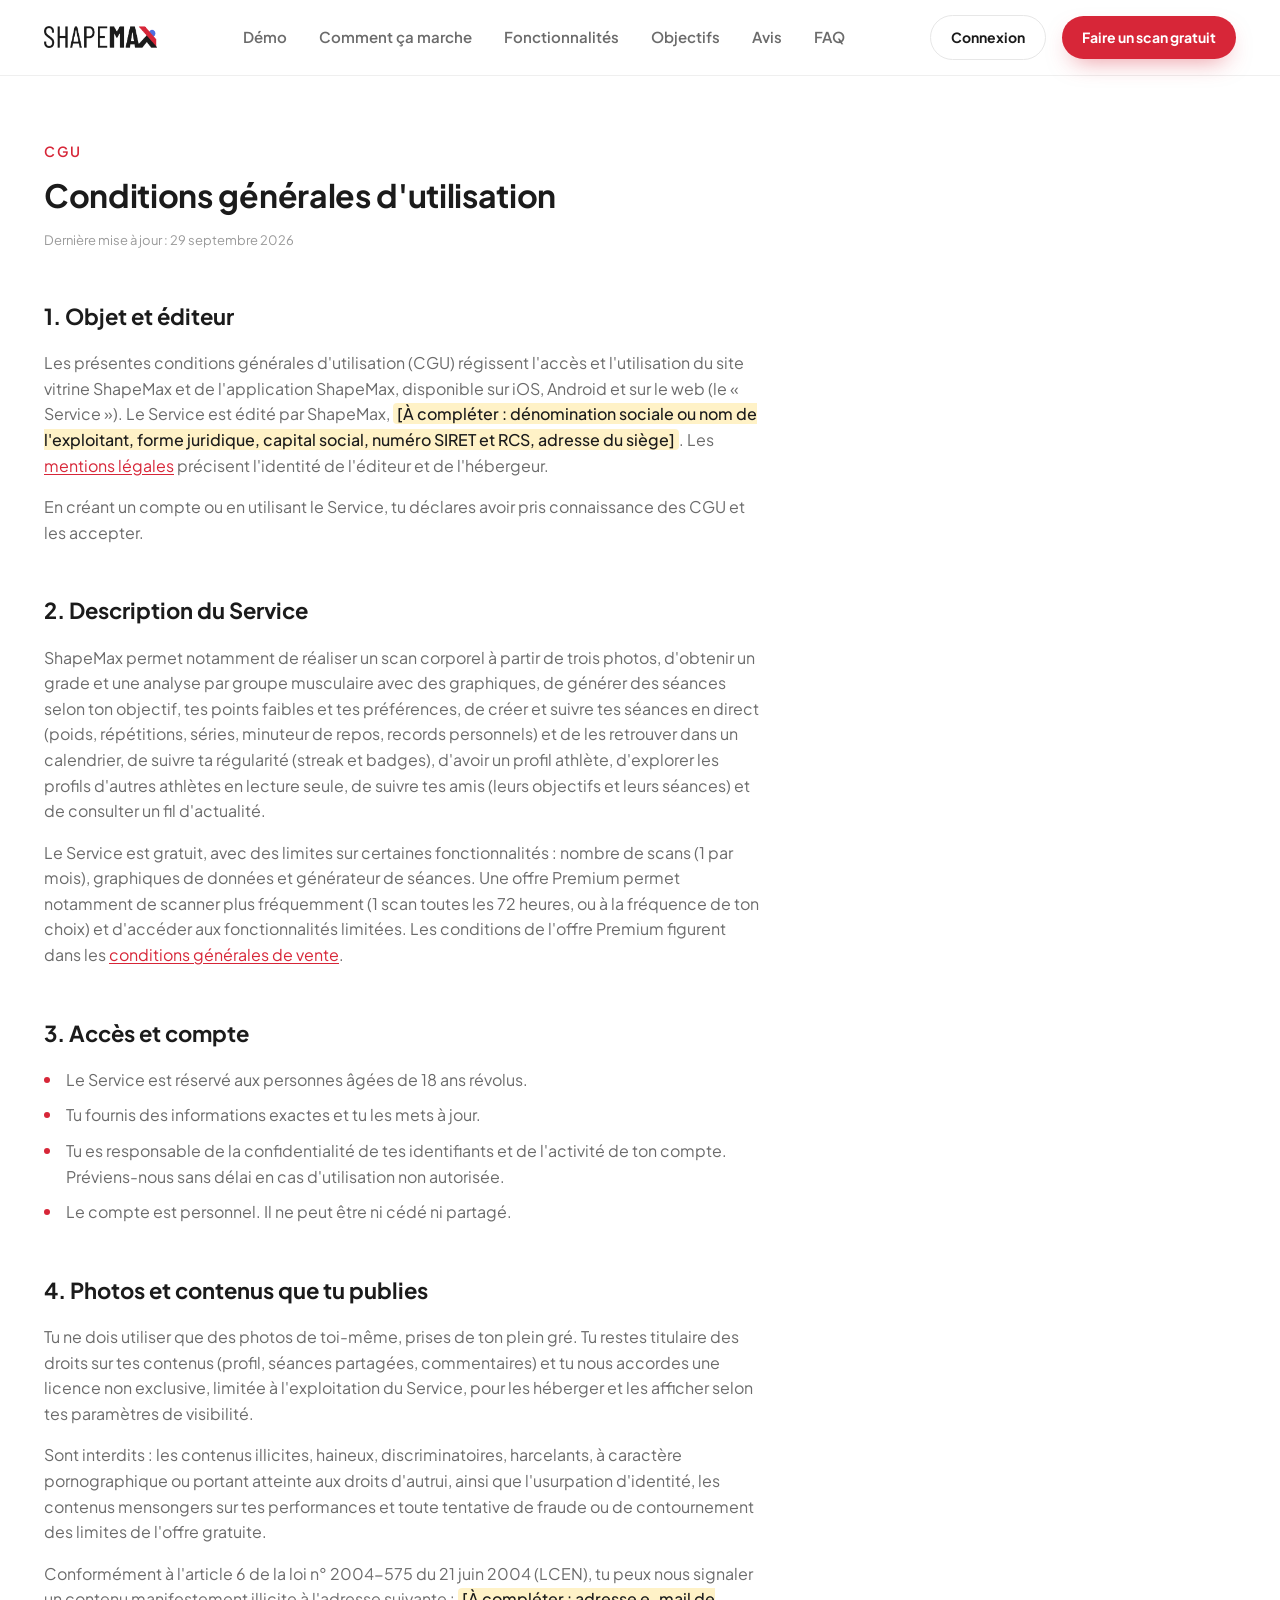
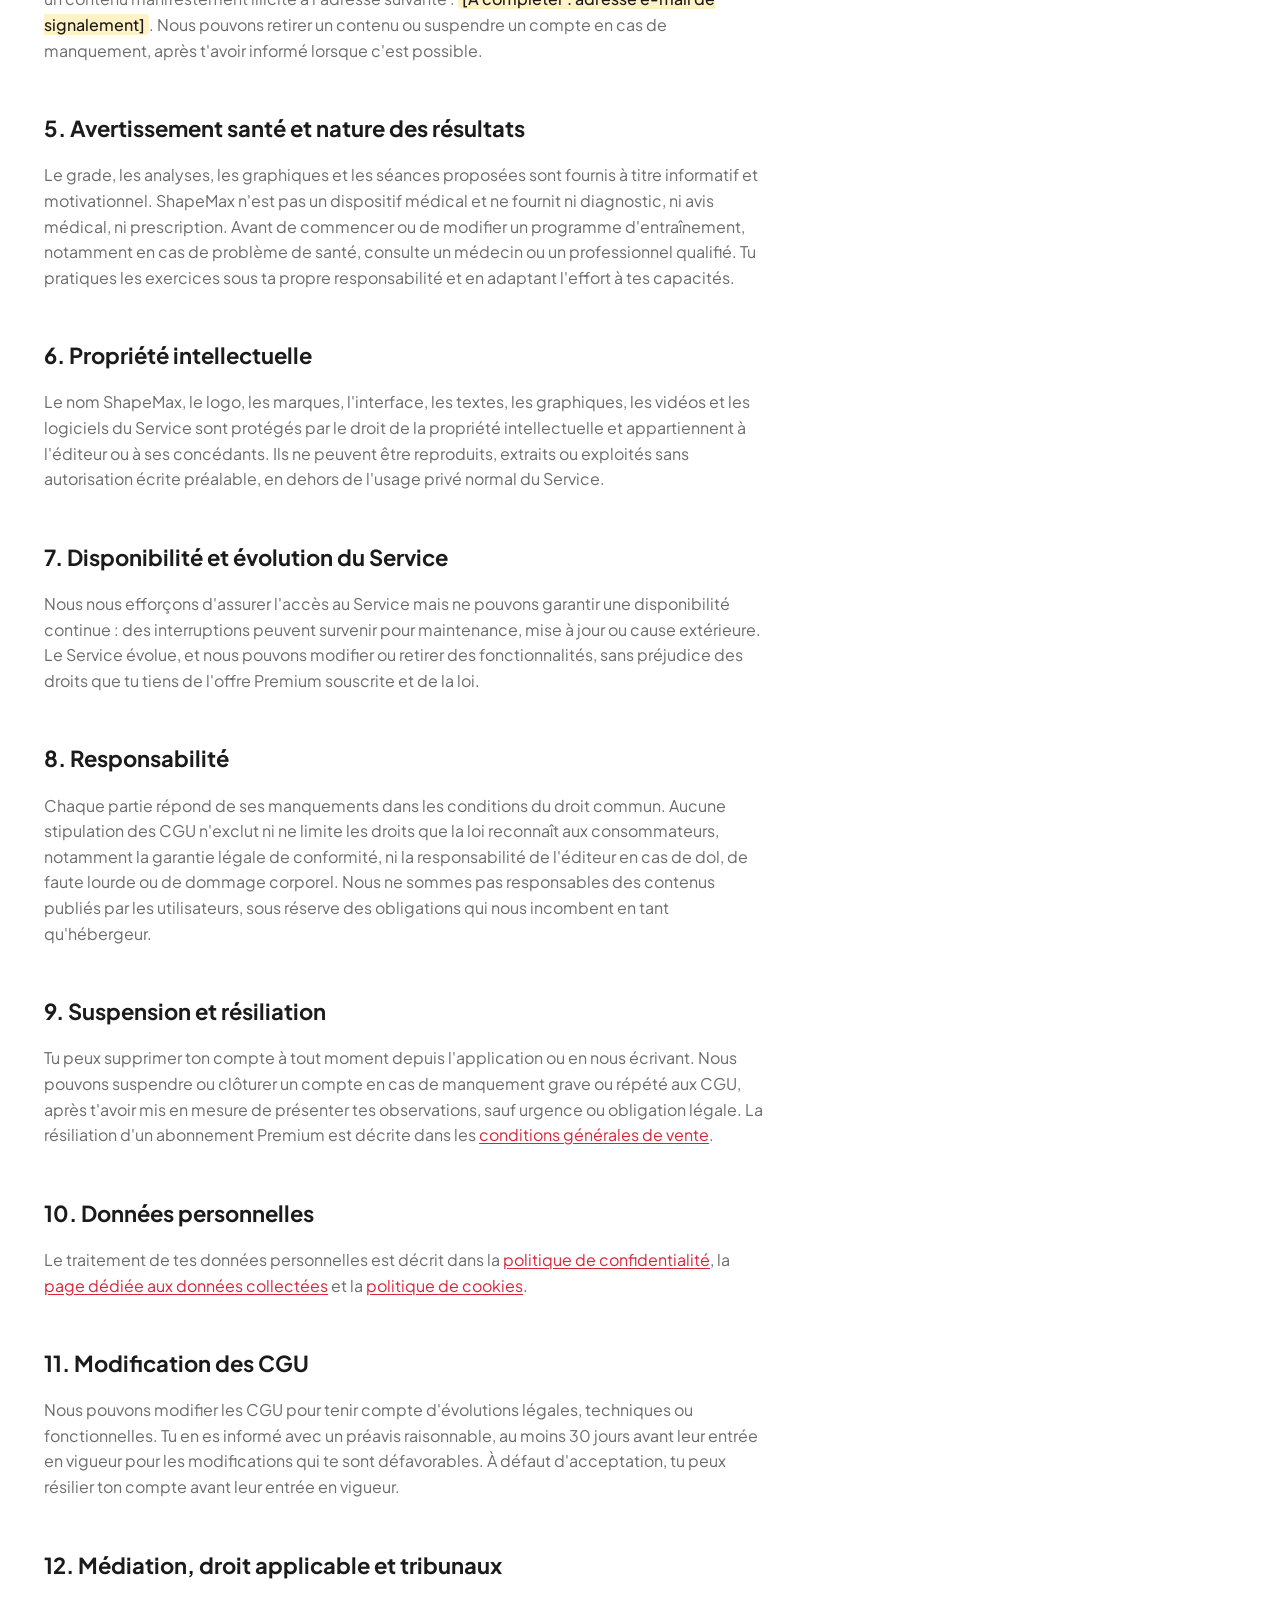
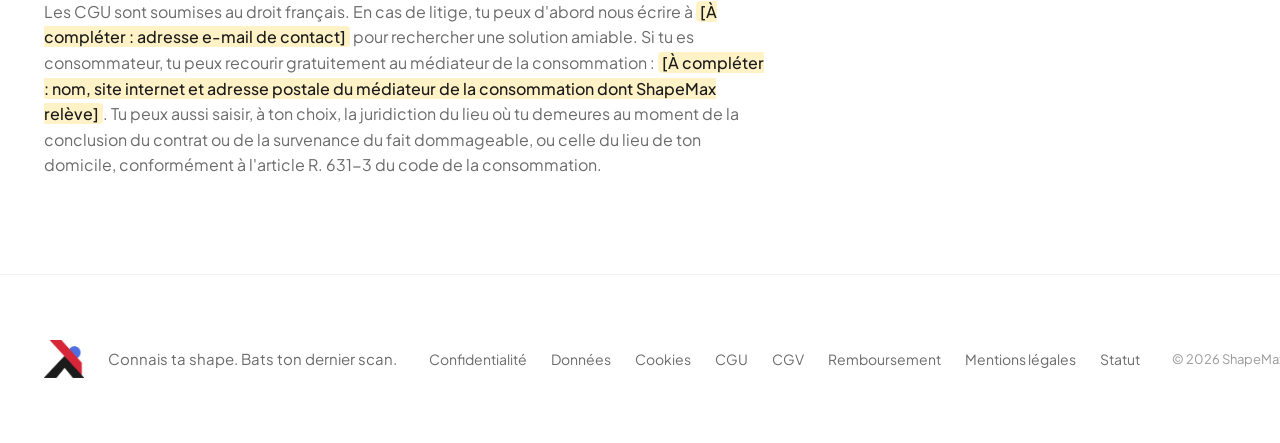
==== cgu.html @ 56b8bd85 "feat: fonctionnalités et screens" ====
<!DOCTYPE html>
<html lang="fr">
<head>
<meta charset="UTF-8">
<meta name="viewport" content="width=device-width, initial-scale=1, viewport-fit=cover">
<title>Conditions générales d'utilisation — ShapeMax</title>
<meta name="description" content="Règles d'utilisation du site et de l'application ShapeMax : compte, contenus, offre gratuite et Premium, responsabilités.">
<link rel="icon" type="image/svg+xml" href="favicon.svg" media="(prefers-color-scheme: light)">
<link rel="icon" type="image/svg+xml" href="favicon-dark.svg" media="(prefers-color-scheme: dark)">
<link rel="icon" type="image/png" sizes="32x32" href="favicon-32.png" media="(prefers-color-scheme: light)">
<link rel="icon" type="image/png" sizes="32x32" href="favicon-32-dark.png" media="(prefers-color-scheme: dark)">
<link rel="icon" type="image/png" sizes="16x16" href="favicon-16.png" media="(prefers-color-scheme: light)">
<link rel="icon" type="image/png" sizes="16x16" href="favicon-16-dark.png" media="(prefers-color-scheme: dark)">
<link rel="apple-touch-icon" href="apple-touch-icon.png">
<link rel="preload" href="assets/fonts/PlusJakartaSans-Variable.woff2" as="font" type="font/woff2" crossorigin>
<link rel="stylesheet" href="css/style.css">
</head>
<body>

<a class="skip-link" href="#main">Aller au contenu</a>

<header class="site-header">
  <div class="wrap header-inner">
    <a href="index.html#top" class="logo" aria-label="ShapeMax, retour à l'accueil">
      <img src="assets/brand/wordmark-dark.webp" alt="Logo ShapeMax" class="logo-img logo-img--light">
      <img src="assets/brand/wordmark-light.webp" alt="Logo ShapeMax" class="logo-img logo-img--dark">
    </a>

    <nav class="main-nav" id="main-nav" aria-label="Navigation principale">
      <a href="index.html#demo">Démo</a>
      <a href="index.html#comment-ca-marche">Comment ça marche</a>
      <a href="index.html#fonctionnalites">Fonctionnalités</a>
      <a href="index.html#objectifs">Objectifs</a>
      <a href="index.html#avis">Avis</a>
      <a href="index.html#faq">FAQ</a>
      <a href="https://app.shapemax.hugobaras.fr/home" class="nav-login">Connexion</a>
    </nav>

    <div class="header-actions">
      <a href="https://app.shapemax.hugobaras.fr/home" class="btn btn-outline btn-small btn-login">Connexion</a>
      <a href="https://app.shapemax.hugobaras.fr/onboarding" class="btn btn-primary btn-small">Faire un scan gratuit</a>
      <button class="nav-toggle" id="nav-toggle" aria-expanded="false" aria-controls="main-nav" aria-label="Ouvrir le menu">
        <span></span><span></span><span></span>
      </button>
    </div>
  </div>
</header>

<main id="main" class="legal-main">
  <div class="wrap">

    <div class="legal-header">
      <p class="eyebrow">CGU</p>
      <h1 class="section-title">Conditions générales d'utilisation</h1>
      <p class="legal-updated">Dernière mise à jour : 29 septembre 2026</p>
    </div>

    <div class="legal-body">
      <div>
        <h2>1. Objet et éditeur</h2>
        <p>Les présentes conditions générales d'utilisation (CGU) régissent l'accès et l'utilisation du site vitrine ShapeMax et de l'application ShapeMax, disponible sur iOS, Android et sur le web (le « Service »). Le Service est édité par ShapeMax, <span class="todo">[À compléter : dénomination sociale ou nom de l'exploitant, forme juridique, capital social, numéro SIRET et RCS, adresse du siège]</span>. Les <a href="mentions-legales.html">mentions légales</a> précisent l'identité de l'éditeur et de l'hébergeur.</p>
        <p>En créant un compte ou en utilisant le Service, tu déclares avoir pris connaissance des CGU et les accepter.</p>
      </div>

      <div>
        <h2>2. Description du Service</h2>
        <p>ShapeMax permet notamment de réaliser un scan corporel à partir de trois photos, d'obtenir un grade et une analyse par groupe musculaire avec des graphiques, de générer des séances selon ton objectif, tes points faibles et tes préférences, de créer et suivre tes séances en direct (poids, répétitions, séries, minuteur de repos, records personnels) et de les retrouver dans un calendrier, de suivre ta régularité (streak et badges), d'avoir un profil athlète, d'explorer les profils d'autres athlètes en lecture seule, de suivre tes amis (leurs objectifs et leurs séances) et de consulter un fil d'actualité.</p>
        <p>Le Service est gratuit, avec des limites sur certaines fonctionnalités : nombre de scans (1 par mois), graphiques de données et générateur de séances. Une offre Premium permet notamment de scanner plus fréquemment (1 scan toutes les 72 heures, ou à la fréquence de ton choix) et d'accéder aux fonctionnalités limitées. Les conditions de l'offre Premium figurent dans les <a href="cgv.html">conditions générales de vente</a>.</p>
      </div>

      <div>
        <h2>3. Accès et compte</h2>
        <ul>
          <li>Le Service est réservé aux personnes âgées de 18 ans révolus.</li>
          <li>Tu fournis des informations exactes et tu les mets à jour.</li>
          <li>Tu es responsable de la confidentialité de tes identifiants et de l'activité de ton compte. Préviens-nous sans délai en cas d'utilisation non autorisée.</li>
          <li>Le compte est personnel. Il ne peut être ni cédé ni partagé.</li>
        </ul>
      </div>

      <div>
        <h2>4. Photos et contenus que tu publies</h2>
        <p>Tu ne dois utiliser que des photos de toi-même, prises de ton plein gré. Tu restes titulaire des droits sur tes contenus (profil, séances partagées, commentaires) et tu nous accordes une licence non exclusive, limitée à l'exploitation du Service, pour les héberger et les afficher selon tes paramètres de visibilité.</p>
        <p>Sont interdits : les contenus illicites, haineux, discriminatoires, harcelants, à caractère pornographique ou portant atteinte aux droits d'autrui, ainsi que l'usurpation d'identité, les contenus mensongers sur tes performances et toute tentative de fraude ou de contournement des limites de l'offre gratuite.</p>
        <p>Conformément à l'article 6 de la loi n° 2004-575 du 21 juin 2004 (LCEN), tu peux nous signaler un contenu manifestement illicite à l'adresse suivante : <span class="todo">[À compléter : adresse e-mail de signalement]</span>. Nous pouvons retirer un contenu ou suspendre un compte en cas de manquement, après t'avoir informé lorsque c'est possible.</p>
      </div>

      <div>
        <h2>5. Avertissement santé et nature des résultats</h2>
        <p>Le grade, les analyses, les graphiques et les séances proposées sont fournis à titre informatif et motivationnel. ShapeMax n'est pas un dispositif médical et ne fournit ni diagnostic, ni avis médical, ni prescription. Avant de commencer ou de modifier un programme d'entraînement, notamment en cas de problème de santé, consulte un médecin ou un professionnel qualifié. Tu pratiques les exercices sous ta propre responsabilité et en adaptant l'effort à tes capacités.</p>
      </div>

      <div>
        <h2>6. Propriété intellectuelle</h2>
        <p>Le nom ShapeMax, le logo, les marques, l'interface, les textes, les graphiques, les vidéos et les logiciels du Service sont protégés par le droit de la propriété intellectuelle et appartiennent à l'éditeur ou à ses concédants. Ils ne peuvent être reproduits, extraits ou exploités sans autorisation écrite préalable, en dehors de l'usage privé normal du Service.</p>
      </div>

      <div>
        <h2>7. Disponibilité et évolution du Service</h2>
        <p>Nous nous efforçons d'assurer l'accès au Service mais ne pouvons garantir une disponibilité continue : des interruptions peuvent survenir pour maintenance, mise à jour ou cause extérieure. Le Service évolue, et nous pouvons modifier ou retirer des fonctionnalités, sans préjudice des droits que tu tiens de l'offre Premium souscrite et de la loi.</p>
      </div>

      <div>
        <h2>8. Responsabilité</h2>
        <p>Chaque partie répond de ses manquements dans les conditions du droit commun. Aucune stipulation des CGU n'exclut ni ne limite les droits que la loi reconnaît aux consommateurs, notamment la garantie légale de conformité, ni la responsabilité de l'éditeur en cas de dol, de faute lourde ou de dommage corporel. Nous ne sommes pas responsables des contenus publiés par les utilisateurs, sous réserve des obligations qui nous incombent en tant qu'hébergeur.</p>
      </div>

      <div>
        <h2>9. Suspension et résiliation</h2>
        <p>Tu peux supprimer ton compte à tout moment depuis l'application ou en nous écrivant. Nous pouvons suspendre ou clôturer un compte en cas de manquement grave ou répété aux CGU, après t'avoir mis en mesure de présenter tes observations, sauf urgence ou obligation légale. La résiliation d'un abonnement Premium est décrite dans les <a href="cgv.html">conditions générales de vente</a>.</p>
      </div>

      <div>
        <h2>10. Données personnelles</h2>
        <p>Le traitement de tes données personnelles est décrit dans la <a href="confidentialite.html">politique de confidentialité</a>, la <a href="donnees.html">page dédiée aux données collectées</a> et la <a href="cookies.html">politique de cookies</a>.</p>
      </div>

      <div>
        <h2>11. Modification des CGU</h2>
        <p>Nous pouvons modifier les CGU pour tenir compte d'évolutions légales, techniques ou fonctionnelles. Tu en es informé avec un préavis raisonnable, au moins 30 jours avant leur entrée en vigueur pour les modifications qui te sont défavorables. À défaut d'acceptation, tu peux résilier ton compte avant leur entrée en vigueur.</p>
      </div>

      <div>
        <h2>12. Médiation, droit applicable et tribunaux</h2>
        <p>Les CGU sont soumises au droit français. En cas de litige, tu peux d'abord nous écrire à <span class="todo">[À compléter : adresse e-mail de contact]</span> pour rechercher une solution amiable. Si tu es consommateur, tu peux recourir gratuitement au médiateur de la consommation : <span class="todo">[À compléter : nom, site internet et adresse postale du médiateur de la consommation dont ShapeMax relève]</span>. Tu peux aussi saisir, à ton choix, la juridiction du lieu où tu demeures au moment de la conclusion du contrat ou de la survenance du fait dommageable, ou celle du lieu de ton domicile, conformément à l'article R. 631-3 du code de la consommation.</p>
      </div>
    </div>

  </div>
</main>

<footer class="site-footer">
  <div class="wrap footer-inner">
    <div class="footer-brand">
      <a href="index.html#top" class="footer-icon" aria-label="ShapeMax, retour à l'accueil">
        <img src="assets/brand/icon-dark.webp" alt="Logo ShapeMax" class="logo-img logo-img--light">
        <img src="assets/brand/icon-light.webp" alt="Logo ShapeMax" class="logo-img logo-img--dark">
      </a>
      <p class="footer-tagline">Connais ta shape. Bats ton dernier scan.</p>
    </div>

    <nav class="footer-legal" aria-label="Liens légaux">
      <a href="confidentialite.html">Confidentialité</a>
      <a href="donnees.html">Données</a>
      <a href="cookies.html">Cookies</a>
      <a href="cgu.html">CGU</a>
      <a href="cgv.html">CGV</a>
      <a href="remboursement.html">Remboursement</a>
      <a href="mentions-legales.html">Mentions légales</a>
      <a href="statut.html">Statut</a>
    </nav>

    <p class="footer-copy">&copy; 2026 ShapeMax</p>
  </div>
</footer>

<script src="js/nav.js"></script>
</body>
</html>
---- css/style.css ----
@font-face {
  font-family: "Plus Jakarta Sans";
  src: url("../assets/fonts/PlusJakartaSans-Variable.woff2") format("woff2");
  font-weight: 200 800;
  font-style: normal;
  font-display: swap;
}

/* ==========================================================================
   ShapeMax — site vitrine
   ========================================================================== */

:root {
  /* ShapeMax brand charter: framboise / blanc / bleu nuit + dérivés */
  --bg: #ffffff;
  --bg-elevated: #fafafa;
  --bg-card: #ffffff;
  --bg-card-hover: #fff5f6;
  --border: #e7e7e7;
  --border-soft: #efefef;

  --text: #1b1b1b;
  --text-muted: #6b6b6b;
  --text-faint: #9a9a9a;

  --accent: #D72638;
  --accent-strong: #b81e2f;
  --accent-soft: #fbdde0;
  --accent-mid: #f4a0a8;
  --accent-grad: rgba(244, 160, 168, 0.5);
  --accent-glow: rgba(215, 38, 56, 0.22);
  --blue: #cfdcff;
  --blue-strong: #4f6fe0;
  --blue-soft: rgba(207, 220, 255, 0.6);
  --dark: #1b1b1b;

  --radius-sm: 6px;
  --radius-md: 8px;
  --radius-lg: 12px;
  --radius-pill: 999px;

  --space-1: 8px;
  --space-2: 16px;
  --space-3: 24px;
  --space-4: 32px;
  --space-5: 48px;
  --space-6: 64px;
  --space-7: 96px;

  --font-display: "Plus Jakarta Sans", -apple-system, BlinkMacSystemFont, "Segoe UI", sans-serif;
  --font-body: "Plus Jakarta Sans", -apple-system, BlinkMacSystemFont, "Segoe UI", sans-serif;

  --ease: cubic-bezier(0.22, 1, 0.36, 1);
  --header-h: 76px;

  --shadow-card: 0 1px 2px rgba(27, 27, 27, 0.04), 0 10px 26px -14px rgba(27, 27, 27, 0.16);
  --shadow-card-hover: 0 1px 2px rgba(27, 27, 27, 0.05), 0 16px 32px -14px rgba(215, 38, 56, 0.22);
}

/* Dark mode: follows the OS/browser preference automatically (no manual
   toggle) -- the brand charter already ships a "bleu nuit" (#1B1B1B) dark
   variant of the logo and every color, so this reuses the exact same
   accent/blue tokens, just re-based onto dark surfaces. */
@media (prefers-color-scheme: dark) {
  :root {
    --bg: #1b1b1b;
    --bg-elevated: #202020;
    --bg-card: #242424;
    --bg-card-hover: #2b2b2b;
    --border: #3a3a3a;
    --border-soft: #2f2f2f;

    --text: #f5f5f5;
    --text-muted: #a8a8a8;
    --text-faint: #787878;

    --accent-strong: #ee4b5d;
    --accent-soft: rgba(215, 38, 56, 0.18);
    --accent-mid: #f4a0a8;
    --accent-grad: rgba(244, 160, 168, 0.22);
    --accent-glow: rgba(215, 38, 56, 0.4);
    --blue-strong: #cfdcff;
    --blue-soft: rgba(207, 220, 255, 0.18);

    --shadow-card: 0 1px 2px rgba(0, 0, 0, 0.3), 0 10px 26px -14px rgba(0, 0, 0, 0.55);
    --shadow-card-hover: 0 1px 2px rgba(0, 0, 0, 0.3), 0 16px 32px -14px rgba(215, 38, 56, 0.4);
  }

  .logo-img--light { display: none !important; }
  .logo-img--dark { display: block !important; }
}

* { box-sizing: border-box; }
html { scroll-behavior: smooth; scroll-padding-top: var(--header-h); }

@media (prefers-reduced-motion: reduce) {
  html { scroll-behavior: auto; }
}

body {
  margin: 0;
  background: var(--bg);
  color: var(--text);
  font-family: var(--font-body);
  font-size: 16px;
  line-height: 1.6;
  -webkit-font-smoothing: antialiased;
  overflow-x: hidden;
}

img, svg { max-width: 100%; display: block; }
a { color: inherit; text-decoration: none; }
ul { margin: 0; padding: 0; list-style: none; }
h1, h2, h3, p { margin: 0; }
button { font: inherit; color: inherit; background: none; border: 0; cursor: pointer; }

.wrap {
  width: 100%;
  max-width: 1240px;
  margin-inline: auto;
  padding-inline: var(--space-3);
}

.skip-link {
  position: absolute;
  left: -9999px;
  top: 0;
  background: var(--accent);
  color: #ffffff;
  padding: 12px 20px;
  border-radius: 0 0 var(--radius-sm) 0;
  z-index: 200;
  font-weight: 700;
}
.skip-link:focus { left: 0; }

:focus-visible {
  outline: 2px solid var(--accent);
  outline-offset: 3px;
  border-radius: 4px;
}

.eyebrow {
  font-family: var(--font-display);
  font-weight: 600;
  font-size: 14px;
  letter-spacing: 0.14em;
  text-transform: uppercase;
  color: var(--accent);
  margin: 0 0 var(--space-2);
}
.eyebrow-center { text-align: center; }

.section-title {
  font-family: var(--font-display);
  font-weight: 700;
  font-size: clamp(28px, 3.2vw, 32px);
  line-height: 1.12;
  letter-spacing: -0.01em;
}
.section-title.center { text-align: center; margin-inline: auto; }

.section-lead {
  font-size: clamp(16px, 1.4vw, 20px);
  color: var(--text-muted);
  max-width: 620px;
  margin-top: var(--space-2);
}
.section-lead.center { margin-inline: auto; text-align: center; }

.section { padding-block: var(--space-7); position: relative; }
.section-alt { background: linear-gradient(180deg, transparent, var(--bg-elevated) 12%, var(--bg-elevated) 88%, transparent); }

/* ---------- buttons ---------- */

.btn {
  display: inline-flex;
  align-items: center;
  justify-content: center;
  gap: 8px;
  padding: 14px 26px;
  border-radius: 3.40282e+38px;
  font-weight: 700;
  font-size: 15px;
  transition: transform 0.2s var(--ease), background 0.2s var(--ease), box-shadow 0.2s var(--ease);
  cursor: pointer;
}
.btn-primary {
  background: var(--accent);
  color: #ffffff;
  box-shadow: 0 10px 24px -10px rgba(215, 38, 56, 0.55);
}
.btn-primary:hover { background: var(--accent-strong); transform: translateY(-1px); }
.btn-outline {
  background: transparent;
  color: var(--text);
  border: 1.5px solid var(--border);
}
.btn-outline:hover { border-color: var(--accent); color: var(--accent); background: var(--accent-soft); }
.btn-small { padding: 10px 20px; font-size: 14px; }
.list-toggle { display: none; }

.hero-cta { margin-top: var(--space-4); }

.btn-scan-gratuit {
  display: flex;
  width: 100%;
  padding-block: 16px;
  font-size: 16px;
}

.hero-cta .store-buttons { margin-top: var(--space-2); }

.store-buttons {
  display: flex;
  flex-wrap: wrap;
  gap: var(--space-2);
  margin-top: var(--space-4);
}
.store-buttons--center { justify-content: center; }

/* Above mobile, the store buttons don't stretch to fill their row (they
   size to their content), so the scan button must shrink-wrap to that same
   row width instead of the full hero column — otherwise it looks oversized
   next to the two buttons below it. */
@media (min-width: 641px) {
  .hero-cta {
    display: inline-grid;
    grid-template-columns: max-content;
  }
}

.store-btn {
  display: flex;
  align-items: center;
  gap: 12px;
  padding: 12px 22px 12px 18px;
  border-radius: var(--radius-md);
  background: var(--bg-card);
  border: 1px solid var(--border);
  box-shadow: var(--shadow-card);
  min-height: 56px;
  transition: border-color 0.2s var(--ease), transform 0.2s var(--ease), background 0.2s var(--ease);
}
html[data-os="ios"] .store-btn--android,
html[data-os="android"] .store-btn--ios { display: none; }
.store-btn:hover { border-color: var(--accent); transform: translateY(-2px); background: var(--bg-card-hover); }
.store-btn svg { height: 26px; width: auto; fill: var(--text); flex-shrink: 0; }
.store-btn-text { display: flex; flex-direction: column; font-family: var(--font-display); font-weight: 700; font-size: 17px; line-height: 1.15; }
.store-btn-text small { font-family: var(--font-body); font-weight: 500; font-size: 11px; color: var(--text-muted); text-transform: uppercase; letter-spacing: 0.06em; }

.hero-note { color: var(--text-faint); font-size: 13px; margin-top: var(--space-2); }
.hero-note.center { text-align: center; }

/* ---------- header ---------- */

.site-header {
  position: fixed;
  top: 0; left: 0; right: 0;
  z-index: 100;
  height: var(--header-h);
  display: flex;
  align-items: center;
  background: var(--bg);
  border-bottom: 1px solid var(--border-soft);
}

.header-inner { display: flex; align-items: center; justify-content: space-between; gap: var(--space-3); }

.logo { display: flex; align-items: center; }
.logo-img { height: 22px; width: auto; display: block; }
.logo-img--dark { display: none; }

.main-nav { display: flex; gap: var(--space-4); }
.main-nav a {
  font-weight: 600;
  font-size: 15px;
  color: var(--text-muted);
  transition: color 0.2s var(--ease);
}
.main-nav a:hover { color: var(--text); }

.header-actions { display: flex; align-items: center; gap: var(--space-2); }
.nav-login { display: none; }

.nav-toggle {
  display: none;
  flex-direction: column;
  justify-content: center;
  gap: 5px;
  width: 44px;
  height: 44px;
  border-radius: var(--radius-sm);
}
.nav-toggle span {
  display: block;
  width: 20px;
  height: 2px;
  background: var(--text);
  margin-inline: auto;
  transition: transform 0.25s var(--ease), opacity 0.25s var(--ease);
}
.site-header.nav-open .nav-toggle span:nth-child(1) { transform: translateY(7px) rotate(45deg); }
.site-header.nav-open .nav-toggle span:nth-child(2) { opacity: 0; }
.site-header.nav-open .nav-toggle span:nth-child(3) { transform: translateY(-7px) rotate(-45deg); }

/* ---------- 3D phone component (WebGL, see js/phone3d.js) ---------- */

.phone-gl-stage {
  width: 260px;
  height: 540px;
  position: relative;
}
.phone-gl-canvas {
  width: 100%;
  height: 100%;
  display: block;
}

/* ---------- hero ---------- */

.hero {
  position: relative;
  padding-top: calc(var(--header-h) + var(--space-7));
  padding-bottom: var(--space-7);
}

.hero-inner {
  display: grid;
  grid-template-columns: 1.05fr 0.95fr;
  align-items: center;
  gap: var(--space-5);
  position: relative;
}

.hero-copy h1 {
  font-family: var(--font-display);
  font-weight: 700;
  font-size: clamp(40px, 5.6vw, 68px);
  line-height: 1.08;
  letter-spacing: -0.03em;
}

.hero-sub {
  margin-top: var(--space-3);
  font-size: clamp(16px, 1.5vw, 19px);
  color: var(--text-muted);
  max-width: 520px;
}
.hero-sub strong { color: var(--text); }

.hero-visual { display: flex; justify-content: center; }

/* ---------- comment ça marche (hub diagram) ---------- */

.howto { position: relative; }

/* ---- diagram ---- */

.howto-diagram {
  position: relative;
  z-index: 1;
  margin-top: var(--space-6);
}

.howto-stage {
  position: relative;
  display: flex;
  justify-content: center;
}

.howto-node { display: none; }
.howto-lines { display: none; }

.howto-mobile-nav {
  margin-top: var(--space-4);
  display: flex;
  justify-content: center;
  gap: 10px;
}
.howto-tab {
  width: 46px; height: 46px;
  border-radius: 50%;
  border: 1px solid var(--border-soft);
  background: var(--bg-card);
  box-shadow: var(--shadow-card);
  font-family: var(--font-display);
  font-weight: 700;
  font-size: 14px;
  color: var(--text-muted);
  transition: border-color 0.2s var(--ease), color 0.2s var(--ease), background 0.2s var(--ease);
}
.howto-tab:hover { color: var(--text); }
.howto-tab.is-active {
  border-color: var(--accent);
  color: var(--accent);
  background: var(--accent-soft);
}
.howto-tab[data-feature="2"].is-active, .howto-tab[data-feature="4"].is-active {
  border-color: var(--blue-strong);
  color: var(--blue-strong);
  background: var(--blue-soft);
}

.howto-mobile-copy {
  margin-top: var(--space-3);
  text-align: center;
  max-width: 420px;
  margin-inline: auto;
}
.howto-mobile-copy strong {
  display: block;
  font-family: var(--font-display);
  font-weight: 700;
  font-size: 21px;
  margin-bottom: 6px;
}
.howto-mobile-copy p { color: var(--text-muted); font-size: 14.5px; }

@media (min-width: 900px) {
  .howto-mobile-nav, .howto-mobile-copy { display: none; }

  .howto-stage {
    max-width: 1040px;
    margin-inline: auto;
    min-height: 640px;
  }

  .howto-phone {
    position: absolute;
    top: 50%; left: 50%;
    transform: translate(-50%, -50%);
    z-index: 2;
  }
  .howto-phone-base {
    position: absolute;
    bottom: 8px;
    left: 50%;
    transform: translateX(-50%);
    width: 240px; height: 36px;
    border-radius: 50%;
    background: radial-gradient(closest-side, rgba(0, 0, 0, 0.85), transparent 75%);
    filter: blur(3px);
    z-index: -1;
    pointer-events: none;
  }

  .howto-lines {
    display: block;
    position: absolute;
    inset: 0;
    width: 100%;
    height: 100%;
    z-index: 1;
    pointer-events: none;
  }
  .howto-line {
    fill: none;
    stroke: var(--border);
    stroke-width: 2;
    stroke-linecap: round;
    opacity: 0.7;
    transition: stroke 0.3s var(--ease), opacity 0.3s var(--ease);
  }
  .howto-line.is-active { stroke: var(--accent); opacity: 1; }
  .howto-line[data-line="2"].is-active, .howto-line[data-line="4"].is-active { stroke: var(--blue-strong); }

  .howto-node {
    display: flex;
    position: absolute;
    z-index: 2;
    align-items: center;
    gap: 14px;
    width: 300px;
    padding: var(--space-3);
    /* Fully opaque at all times (not dimmed via opacity) so the card keeps
       masking the connector line behind it even when inactive -- opacity
       on the whole element would let the line show through the
       now-translucent background, which is exactly the "line reaches the
       number even when not active" bug this replaced. */
    background: var(--bg-card);
    border: 1px solid var(--border-soft);
    border-radius: var(--radius-lg);
    box-shadow: var(--shadow-card);
    transition: border-color 0.3s var(--ease), background 0.3s var(--ease), transform 0.3s var(--ease), box-shadow 0.3s var(--ease);
  }
  .howto-node { translate: var(--tx, 0px) calc(var(--ty, 0px) + var(--dy, 0px)); }
  .howto-node:hover, .howto-node.is-active {
    border-color: var(--accent);
    background: var(--bg-card-hover);
    transform: translateY(-2px);
    box-shadow: var(--shadow-card-hover);
  }
  .howto-node--2:hover, .howto-node--2.is-active,
  .howto-node--4:hover, .howto-node--4.is-active {
    border-color: var(--blue-strong);
    box-shadow: 0 1px 2px rgba(27, 27, 27, 0.05), 0 16px 32px -14px rgba(207, 220, 255, 0.55);
  }
  .howto-node-copy strong { color: var(--text-muted); transition: color 0.3s var(--ease); }
  .howto-node:hover .howto-node-copy strong, .howto-node.is-active .howto-node-copy strong { color: var(--text); }

  .howto-node--1 { top: 6%; left: 0; flex-direction: row-reverse; }
  .howto-node--2 { bottom: 6%; left: 0; flex-direction: row-reverse; }
  .howto-node--3 { top: 6%; right: 0; }
  .howto-node--4 { bottom: 6%; right: 0; }

  .howto-node-dot {
    position: relative;
    z-index: 1;
    flex-shrink: 0;
    width: 36px; height: 36px;
    display: flex;
    align-items: center;
    justify-content: center;
    border-radius: 50%;
    background: var(--bg-card);
    border: 2px solid var(--border);
    font-family: var(--font-display);
    font-weight: 700;
    font-size: 13px;
    color: var(--text-muted);
    transition: border-color 0.3s var(--ease), color 0.3s var(--ease), background 0.3s var(--ease), box-shadow 0.3s var(--ease);
  }
  .howto-node.is-active .howto-node-dot, .howto-node:hover .howto-node-dot {
    border-color: var(--accent);
    color: var(--accent);
    background: var(--accent-soft);
    box-shadow: 0 0 0 6px var(--accent-soft);
  }
  .howto-node--2.is-active .howto-node-dot, .howto-node--2:hover .howto-node-dot,
  .howto-node--4.is-active .howto-node-dot, .howto-node--4:hover .howto-node-dot {
    border-color: var(--blue-strong);
    color: var(--blue-strong);
    background: var(--blue-soft);
    box-shadow: 0 0 0 6px var(--blue-soft);
  }

  .howto-node-copy { min-width: 0; text-align: left; }
  .howto-node-copy strong {
    display: block;
    font-family: var(--font-display);
    font-weight: 700;
    font-size: 17px;
  }
  .howto-node-copy p { margin-top: 4px; color: var(--text-muted); font-size: 13px; line-height: 1.45; }
}

/* ---------- demo video ---------- */

.video-embed {
  margin-top: var(--space-6);
  max-width: 860px;
  margin-inline: auto;
  aspect-ratio: 16 / 9;
  position: relative;
  border-radius: var(--radius-lg);
  overflow: hidden;
  border: 1px solid var(--border-soft);
  box-shadow: var(--shadow-card);
  background: var(--bg-card);
}

.video-embed-trigger {
  position: absolute;
  inset: 0;
  width: 100%;
  height: 100%;
  padding: 0;
  cursor: pointer;
}
.video-embed-thumb {
  width: 100%;
  height: 100%;
  object-fit: cover;
}
.video-embed-play {
  position: absolute;
  top: 50%; left: 50%;
  transform: translate(-50%, -50%);
  width: 76px; height: 76px;
  border-radius: 50%;
  background: var(--accent);
  color: #ffffff;
  display: flex;
  align-items: center;
  justify-content: center;
  box-shadow: 0 10px 30px -8px rgba(215, 38, 56, 0.55);
  transition: transform 0.2s var(--ease), background 0.2s var(--ease);
}
.video-embed-play svg { width: 30px; height: 30px; margin-left: 4px; }
.video-embed-trigger:hover .video-embed-play {
  transform: translate(-50%, -50%) scale(1.08);
  background: var(--accent-strong);
}

.video-embed video {
  position: absolute;
  inset: 0;
  width: 100%;
  height: 100%;
  border: 0;
  background: #000;
}

/* ---------- features (bento grid) ---------- */

.bento-grid {
  margin-top: var(--space-6);
  display: grid;
  grid-template-columns: repeat(4, 1fr);
  grid-template-areas:
    "big big photo f2"
    "big big f3    f4";
  gap: var(--space-3);
}

.bento-tile {
  background: var(--bg-card);
  border: 1px solid var(--border-soft);
  border-radius: var(--radius-lg);
  box-shadow: var(--shadow-card);
  padding: var(--space-4);
  display: flex;
  flex-direction: column;
  gap: var(--space-2);
  justify-content: center;
  transition: border-color 0.25s var(--ease), transform 0.25s var(--ease), box-shadow 0.25s var(--ease);
  min-height: 180px;
}
.bento-tile:hover { border-color: var(--accent); transform: translateY(-3px); box-shadow: var(--shadow-card-hover); }

.bento-tile--lg {
  grid-area: big;
  justify-content: center;
  padding: var(--space-5);
  background: linear-gradient(160deg, var(--accent-grad), var(--bg-card) 65%);
  border-color: rgba(215, 38, 56, 0.3);
}
.bento-tile--lg h3 { font-size: clamp(24px, 2.4vw, 28px); }
.bento-tile--lg p { max-width: 420px; }
.bento-tile-stat {
  margin-top: var(--space-2);
  display: inline-block;
  width: fit-content;
  font-family: var(--font-display);
  font-weight: 600;
  font-size: 13.5px;
  letter-spacing: 0.03em;
  color: var(--accent);
  border-top: 1px solid rgba(215, 38, 56, 0.25);
  padding-top: var(--space-2);
}

.bento-tile--photo {
  grid-area: photo;
  position: relative;
  padding: 0;
  min-height: 180px;
  border: 1px solid var(--border-soft);
  overflow: hidden;
  justify-content: flex-end;
}
.tile-img, .goal-card-img {
  position: absolute;
  inset: 0;
  width: 100%;
  height: 100%;
  object-fit: cover;
}
.bento-tile--photo::after {
  content: "";
  position: absolute;
  inset: 0;
  background: linear-gradient(180deg, rgba(7, 11, 22, 0.1) 40%, rgba(7, 11, 22, 0.92) 100%);
}
.bento-tile-caption { position: relative; z-index: 1; }
.bento-tile-caption {
  padding: var(--space-3);
  font-family: var(--font-display);
  font-weight: 600;
  font-size: 14.5px;
  color: var(--text);
}

.feature-icon {
  width: 46px; height: 46px;
  display: flex; align-items: center; justify-content: center;
  background: var(--accent-soft);
  border-radius: var(--radius-md);
}
.feature-icon svg { width: 22px; height: 22px; stroke: var(--accent); fill: none; stroke-width: 1.8; }
.feature-icon--blue { background: var(--blue-soft); }
.feature-icon--blue svg { stroke: var(--blue-strong); }
.bento-tile h3 { font-family: var(--font-display); font-weight: 700; font-size: 20px; }
.bento-tile p { color: var(--text-muted); font-size: 14.5px; }

.bento-grid > .bento-tile:nth-of-type(3) { grid-area: f2; }
.bento-grid > .bento-tile:nth-of-type(4) { grid-area: f3; }
.bento-grid > .bento-tile:nth-of-type(5) { grid-area: f4; }

/* ---------- objectifs ---------- */

.goal-list {
  margin-top: var(--space-6);
  display: grid;
  grid-template-columns: repeat(3, 1fr);
  gap: var(--space-3);
}
.goal-card {
  position: relative;
  min-height: 420px;
  border: 1px solid var(--border-soft);
  border-radius: var(--radius-lg);
  overflow: hidden;
  display: flex;
  flex-direction: column;
  justify-content: space-between;
  padding: var(--space-4);
  transition: transform 0.3s var(--ease), border-color 0.3s var(--ease);
}
.goal-card::after {
  content: "";
  position: absolute;
  inset: 0;
  background: linear-gradient(180deg, rgba(7, 11, 22, 0.25) 0%, rgba(7, 11, 22, 0.55) 45%, rgba(7, 11, 22, 0.96) 100%);
}
.goal-card > :not(.goal-card-img) { position: relative; z-index: 1; }
.goal-card:hover { transform: translateY(-4px); border-color: var(--accent); }
.goal-card--accent {
  border-color: var(--accent);
  box-shadow: 0 20px 50px -25px var(--accent-glow);
}
.goal-card--blue {
  border-color: var(--blue);
  box-shadow: 0 20px 50px -25px var(--blue-soft);
}
.goal-index { font-family: var(--font-display); font-weight: 700; font-size: 30px; color: rgba(245, 248, 255, 0.55); }
.goal-card--accent .goal-index { color: var(--accent); }
.goal-card--blue .goal-index { color: var(--blue); }
.goal-tag {
  display: inline-block;
  width: fit-content;
  font-family: var(--font-display);
  font-weight: 600;
  font-size: 12px;
  letter-spacing: 0.06em;
  text-transform: uppercase;
  color: #ffffff;
  background: rgba(7, 11, 22, 0.55);
  border: 1px solid rgba(255, 255, 255, 0.3);
  border-radius: var(--radius-sm);
  padding: 5px 10px;
  backdrop-filter: blur(6px);
}
.goal-card--accent .goal-tag { color: var(--accent); border-color: rgba(215, 38, 56, 0.4); }
.goal-card--blue .goal-tag { color: var(--blue); border-color: rgba(207, 220, 255, 0.5); }
.goal-card h3 { font-family: var(--font-display); font-weight: 700; font-size: 24px; margin-top: 10px; }
.goal-card p { color: var(--text-muted); font-size: 14.5px; margin-top: 8px; }

/* ---------- privacy ---------- */

.privacy-inner {
  display: grid;
  grid-template-columns: 1.1fr 0.9fr;
  gap: var(--space-5);
  align-items: center;
}
.trust-stats {
  margin-top: var(--space-4);
  display: flex;
  gap: var(--space-4);
}
.trust-stat {
  display: flex;
  flex-direction: column;
  gap: 6px;
  padding-left: var(--space-3);
  border-left: 1px solid var(--border-soft);
}
.trust-stat:first-child { padding-left: 0; border-left: none; }
.trust-stat-value {
  font-family: var(--font-display);
  font-weight: 700;
  font-size: clamp(26px, 3vw, 34px);
  color: var(--accent);
  line-height: 1;
}
.trust-stat:nth-child(2) .trust-stat-value { color: var(--blue-strong); }
.trust-stat-label { font-size: 13px; color: var(--text-muted); max-width: 160px; }

.privacy-visual {
  position: relative;
  min-height: 340px;
  border-radius: var(--radius-lg);
  border: 1px solid var(--border-soft);
  overflow: hidden;
  display: flex;
  align-items: center;
  justify-content: center;
}
.privacy-visual::before {
  content: "";
  position: absolute;
  inset: 0;
  background-image:
    linear-gradient(180deg, rgba(7, 11, 22, 0.45), rgba(7, 11, 22, 0.75)),
    url("../assets/images/boxing-dark.webp");
  background-size: cover;
  background-position: center;
  filter: blur(7px);
  transform: scale(1.1);
}
.privacy-visual-icon {
  position: relative;
  z-index: 1;
  width: 100px; height: 100px;
  display: flex;
  align-items: center;
  justify-content: center;
  background: rgba(11, 17, 34, 0.55);
  border: 1px solid rgba(215, 38, 56, 0.4);
  border-radius: 50%;
  backdrop-filter: blur(8px);
  color: var(--accent);
}
.privacy-visual-icon svg { width: 46px; height: 46px; }

/* ---------- avis (reviews) ---------- */

.review-list {
  margin-top: var(--space-6);
  display: grid;
  grid-template-columns: repeat(3, 1fr);
  gap: var(--space-3);
}
.review-card {
  background: var(--bg-card);
  border: 1px solid var(--border-soft);
  border-radius: var(--radius-lg);
  box-shadow: var(--shadow-card);
  padding: var(--space-4);
  display: flex;
  flex-direction: column;
  gap: var(--space-2);
  transition: border-color 0.25s var(--ease), transform 0.25s var(--ease), box-shadow 0.25s var(--ease);
}
.review-card:hover { border-color: var(--accent); transform: translateY(-3px); box-shadow: var(--shadow-card-hover); }
.review-stars { display: flex; gap: 3px; }
.review-stars svg { width: 15px; height: 15px; fill: var(--accent); }
.review-stars svg.is-empty { fill: var(--border); }
.review-quote { color: var(--text); font-size: 15px; line-height: 1.55; flex-grow: 1; }
.review-author { display: flex; align-items: center; gap: 12px; margin-top: var(--space-1); }
.review-avatar {
  flex-shrink: 0;
  width: 40px; height: 40px;
  display: flex; align-items: center; justify-content: center;
  border-radius: 50%;
  background: var(--accent-soft);
  color: var(--accent);
  font-family: var(--font-display);
  font-weight: 700;
  font-size: 14px;
}
.review-avatar--blue { background: var(--blue-soft); color: var(--blue-strong); }
.review-author-info { display: flex; flex-direction: column; }
.review-name { font-family: var(--font-display); font-weight: 700; font-size: 14.5px; }
.review-meta { font-size: 12.5px; color: var(--text-muted); }

/* ---------- FAQ ---------- */

.faq-list { margin-top: var(--space-6); max-width: 780px; margin-inline: auto; display: flex; flex-direction: column; gap: 12px; }

.faq-item {
  border: 1px solid var(--border-soft);
  border-radius: var(--radius-md);
  background: var(--bg-card);
  box-shadow: var(--shadow-card);
  overflow: hidden;
}

.faq-question {
  width: 100%;
  display: flex;
  align-items: center;
  justify-content: space-between;
  gap: var(--space-2);
  padding: 20px 22px;
  text-align: left;
  font-family: var(--font-display);
  font-weight: 600;
  font-size: 18px;
}

.faq-icon {
  flex-shrink: 0;
  width: 26px; height: 26px;
  border-radius: 50%;
  border: 1px solid var(--border);
  display: flex; align-items: center; justify-content: center;
  position: relative;
  transition: border-color 0.2s var(--ease), background 0.2s var(--ease);
}
.faq-icon::before, .faq-icon::after {
  content: "";
  position: absolute;
  background: var(--text-muted);
  transition: transform 0.3s var(--ease), background 0.2s var(--ease);
}
.faq-icon::before { width: 10px; height: 1.6px; }
.faq-icon::after { width: 1.6px; height: 10px; }
.faq-item.is-open .faq-icon { border-color: var(--accent); background: var(--accent-soft); }
.faq-item.is-open .faq-icon::before, .faq-item.is-open .faq-icon::after { background: var(--accent); }
.faq-item.is-open .faq-icon::after { transform: rotate(90deg) scaleY(0); }

.faq-answer-wrap {
  display: grid;
  grid-template-rows: 0fr;
  transition: grid-template-rows 0.35s var(--ease);
}
.faq-item.is-open .faq-answer-wrap { grid-template-rows: 1fr; }
.faq-answer { overflow: hidden; }
.faq-answer p { padding: 0 22px 20px; color: var(--text-muted); font-size: 15.5px; max-width: 640px; }

/* ---------- CTA final ---------- */

.cta-final { text-align: center; }
.cta-final-inner { display: flex; flex-direction: column; align-items: center; }

/* ---------- legal / basic content pages ---------- */

.legal-main { padding-top: calc(var(--header-h) + var(--space-6)); padding-bottom: var(--space-7); }
.legal-header { max-width: 720px; margin-bottom: var(--space-5); }
.legal-updated { color: var(--text-faint); font-size: 13px; margin-top: var(--space-2); }

.legal-body {
  max-width: 720px;
  display: flex;
  flex-direction: column;
  gap: var(--space-5);
}
.legal-body h2 {
  font-family: var(--font-display);
  font-weight: 700;
  font-size: 22px;
  margin-bottom: var(--space-2);
}
.legal-body p { color: var(--text-muted); line-height: 1.6; }
.legal-body p + p { margin-top: var(--space-2); }
.legal-body ul { display: flex; flex-direction: column; gap: 10px; margin-top: var(--space-2); }
.legal-body li {
  color: var(--text-muted);
  line-height: 1.6;
  padding-left: 22px;
  position: relative;
}
.legal-body li::before {
  content: "";
  position: absolute;
  left: 0;
  top: 10px;
  width: 6px;
  height: 6px;
  border-radius: 50%;
  background: var(--accent);
}
.legal-body strong { color: var(--text); }
.legal-body a { color: var(--accent); text-decoration: underline; text-underline-offset: 2px; }
.legal-body a:hover { color: var(--accent-strong); }

.todo {
  background: rgba(255, 196, 0, 0.22);
  border-radius: 4px;
  padding: 0 4px;
  color: var(--text);
  font-weight: 500;
}

.legal-body:has(.legal-table-wrap) { max-width: 1080px; }
.legal-body:has(.legal-table-wrap) > div > :is(p, ul, h2) { max-width: 720px; }
.legal-table-wrap { overflow-x: auto; margin-top: var(--space-2); border: 1px solid var(--border-soft); border-radius: var(--radius-lg); }
.legal-table { width: 100%; border-collapse: collapse; font-size: 14px; min-width: 900px; }
.legal-table th, .legal-table td { text-align: left; vertical-align: top; padding: 12px 14px; border-bottom: 1px solid var(--border-soft); color: var(--text-muted); line-height: 1.5; }
.legal-table th { color: var(--text); font-weight: 600; background: var(--bg-elevated); }
.legal-table tr:last-child td { border-bottom: 0; }
.legal-table td:first-child { color: var(--text); font-weight: 600; }

.legal-note {
  border: 1px solid var(--border-soft);
  background: var(--bg-elevated);
  border-radius: var(--radius-lg);
  padding: var(--space-3);
  color: var(--text-muted);
  font-size: 14px;
  line-height: 1.6;
}

/* ---------- footer ---------- */

.site-footer { border-top: 1px solid var(--border-soft); padding-block: var(--space-6); }
.footer-inner {
  display: flex;
  flex-direction: row;
  align-items: center;
  justify-content: space-between;
  flex-wrap: nowrap;
  gap: var(--space-4);
}

.footer-brand { display: flex; align-items: center; gap: var(--space-3); flex-shrink: 0; }
.footer-icon { width: 40px; height: 40px; display: block; flex-shrink: 0; }
.footer-icon .logo-img { height: 100%; width: 100%; object-fit: contain; }
.footer-tagline { color: var(--text-muted); font-size: 15px; white-space: nowrap; }

.footer-legal {
  display: flex;
  flex-wrap: nowrap;
  gap: var(--space-3);
  padding-top: 0;
  border-top: none;
}
.footer-legal a {
  color: var(--text-muted);
  font-size: 14px;
  white-space: nowrap;
  transition: color 0.2s var(--ease);
}
.footer-legal a:hover { color: var(--text); }

.footer-copy { color: var(--text-faint); font-size: 13px; white-space: nowrap; flex-shrink: 0; }

@media (max-width: 1240px) {
  .footer-inner { flex-wrap: wrap; justify-content: center; text-align: center; }
  .footer-legal { flex-wrap: wrap; justify-content: center; }
}

/* ---------- reveal animation base ---------- */

[data-reveal] { opacity: 1; }

/* ---------- responsive ---------- */

@media (max-width: 980px) {
  .hero-inner { grid-template-columns: 1fr; text-align: center; }
  .hero-copy { order: 1; }
  .hero-visual { display: none; }
  .hero-sub { margin-inline: auto; }
  .store-buttons { justify-content: center; }
  .privacy-inner { grid-template-columns: 1fr; text-align: center; }
  .privacy-visual { min-height: 360px; }
  .trust-stats { flex-direction: column; align-items: center; gap: var(--space-2); }
  .trust-stat { align-items: center; text-align: center; padding-left: 0; border-left: none; }
  .trust-stat-label { max-width: 220px; }

  .bento-grid {
    grid-template-columns: repeat(2, 1fr);
    grid-template-areas:
      "big  big"
      "photo f2"
      "f3    f4";
  }

  .review-list { grid-template-columns: repeat(2, 1fr); }
}

@media (max-width: 860px) {
  .main-nav { display: none; }
  .nav-toggle { display: flex; }

  .site-header.nav-open .main-nav {
    display: flex;
    flex-direction: column;
    position: absolute;
    top: var(--header-h);
    left: 0; right: 0;
    background: var(--bg-elevated);
    border-bottom: 1px solid var(--border-soft);
    padding: var(--space-3);
    gap: var(--space-2);
  }

  .goal-list { grid-template-columns: 1fr; }
  .review-list { grid-template-columns: 1fr; }
  .bento-grid {
    grid-template-columns: 1fr;
    grid-template-areas:
      "big"
      "photo"
      "f2"
      "f3"
      "f4";
  }
  .bento-tile--photo { min-height: 200px; }

  /* Collapse "avis"/"faq" to their first 3 items with a "voir plus" /
     "voir moins" toggle button -- desktop always shows the full list. */
  .list-toggle {
    display: flex;
    margin: var(--space-4) auto 0;
  }
  #review-list:not(.is-expanded) .review-card:nth-child(n+4),
  #faq-list:not(.is-expanded) .faq-item:nth-child(n+4) {
    display: none;
  }
}

@media (max-width: 640px) {
  .wrap { padding-inline: var(--space-2); }
  .btn-login { display: none; }
  .nav-login { display: block; }
  .section { padding-block: var(--space-5); }
  .hero { padding-top: calc(var(--header-h) + var(--space-5)); padding-bottom: var(--space-5); }
  .howto-diagram, .video-embed, .bento-grid, .goal-list, .review-list, .faq-list { margin-top: var(--space-4); }
  .legal-main { padding-bottom: var(--space-5); }
  .store-btn { flex: 1; justify-content: center; padding-inline: 14px; }
  .hero-visual .phone-gl-stage,
  .howto-phone .phone-gl-stage { width: 230px; height: 478px; }
  .faq-question { font-size: 16px; padding: 16px 18px; }
  .faq-answer p { padding: 0 18px 18px; }

  .footer-inner { flex-wrap: wrap; justify-content: center; text-align: center; }
  .footer-legal { flex-wrap: wrap; justify-content: center; }
  .footer-tagline, .footer-legal a, .footer-copy { white-space: normal; }
}
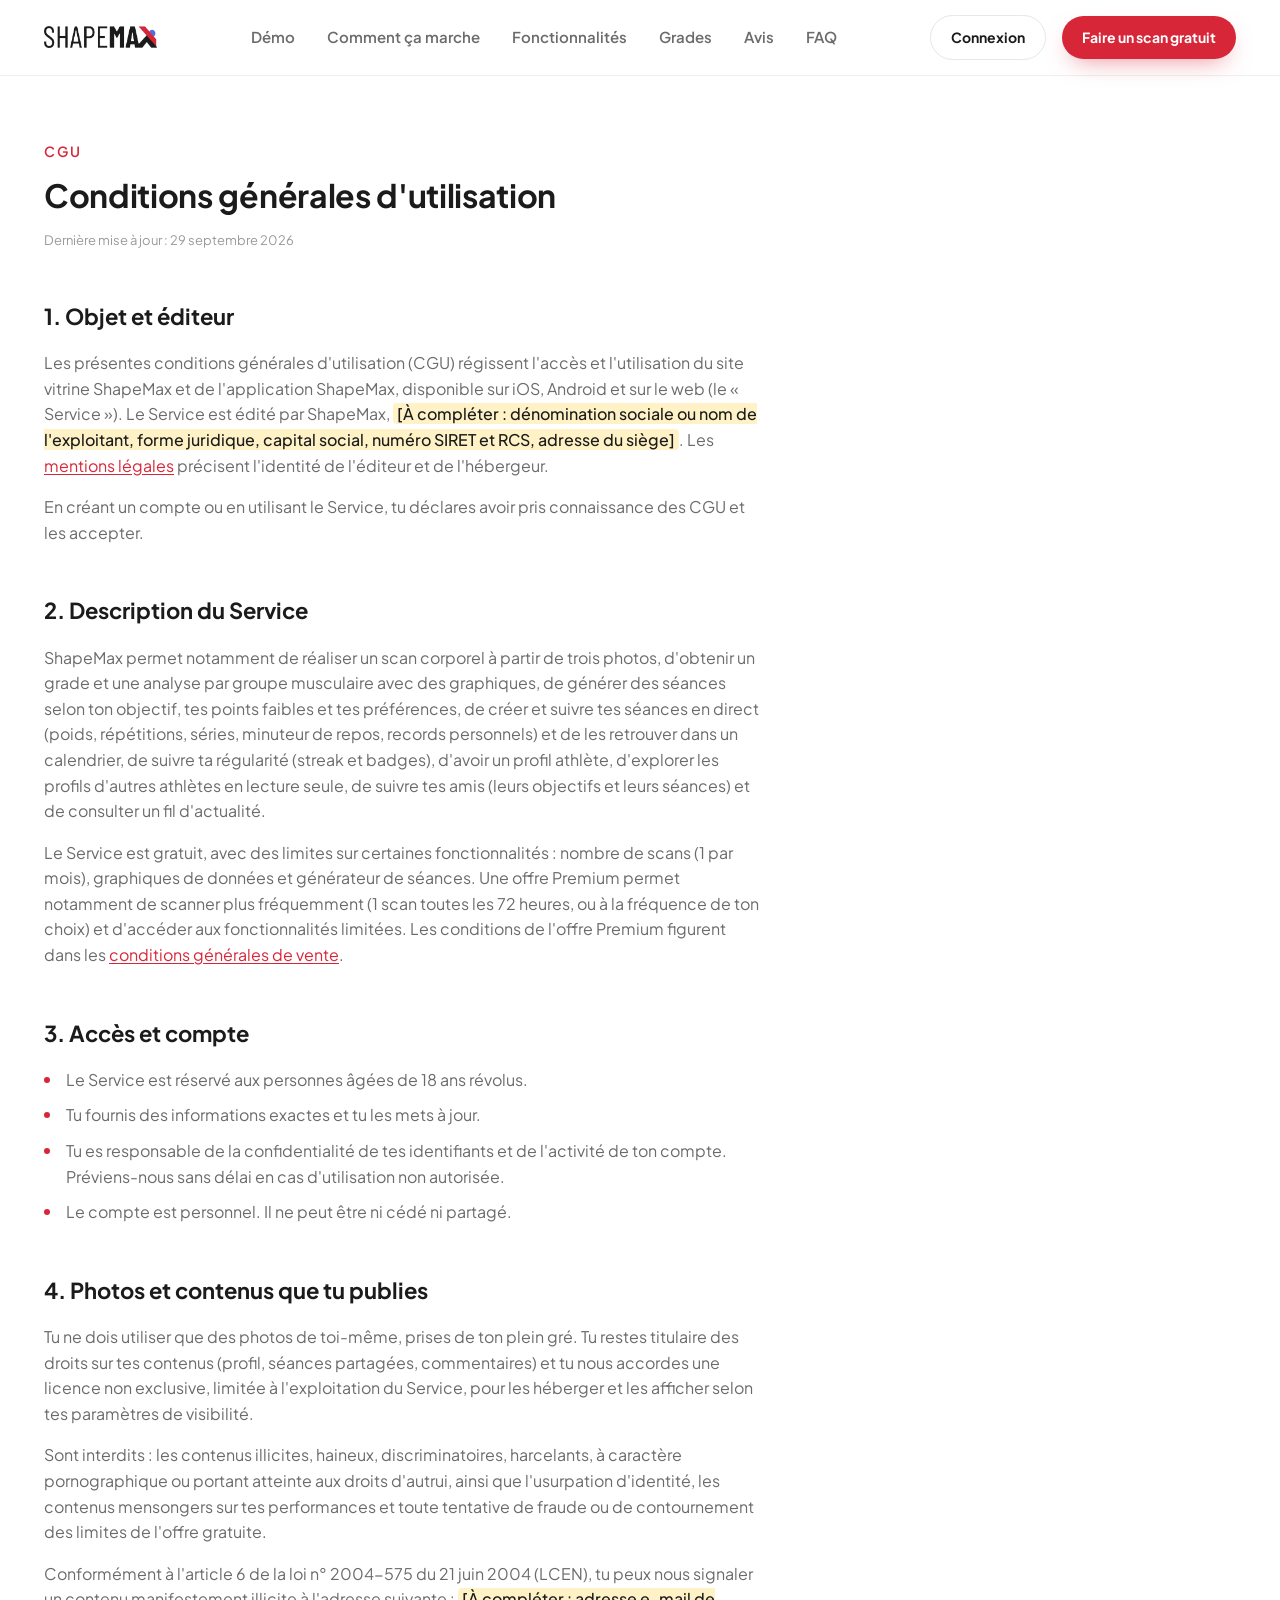
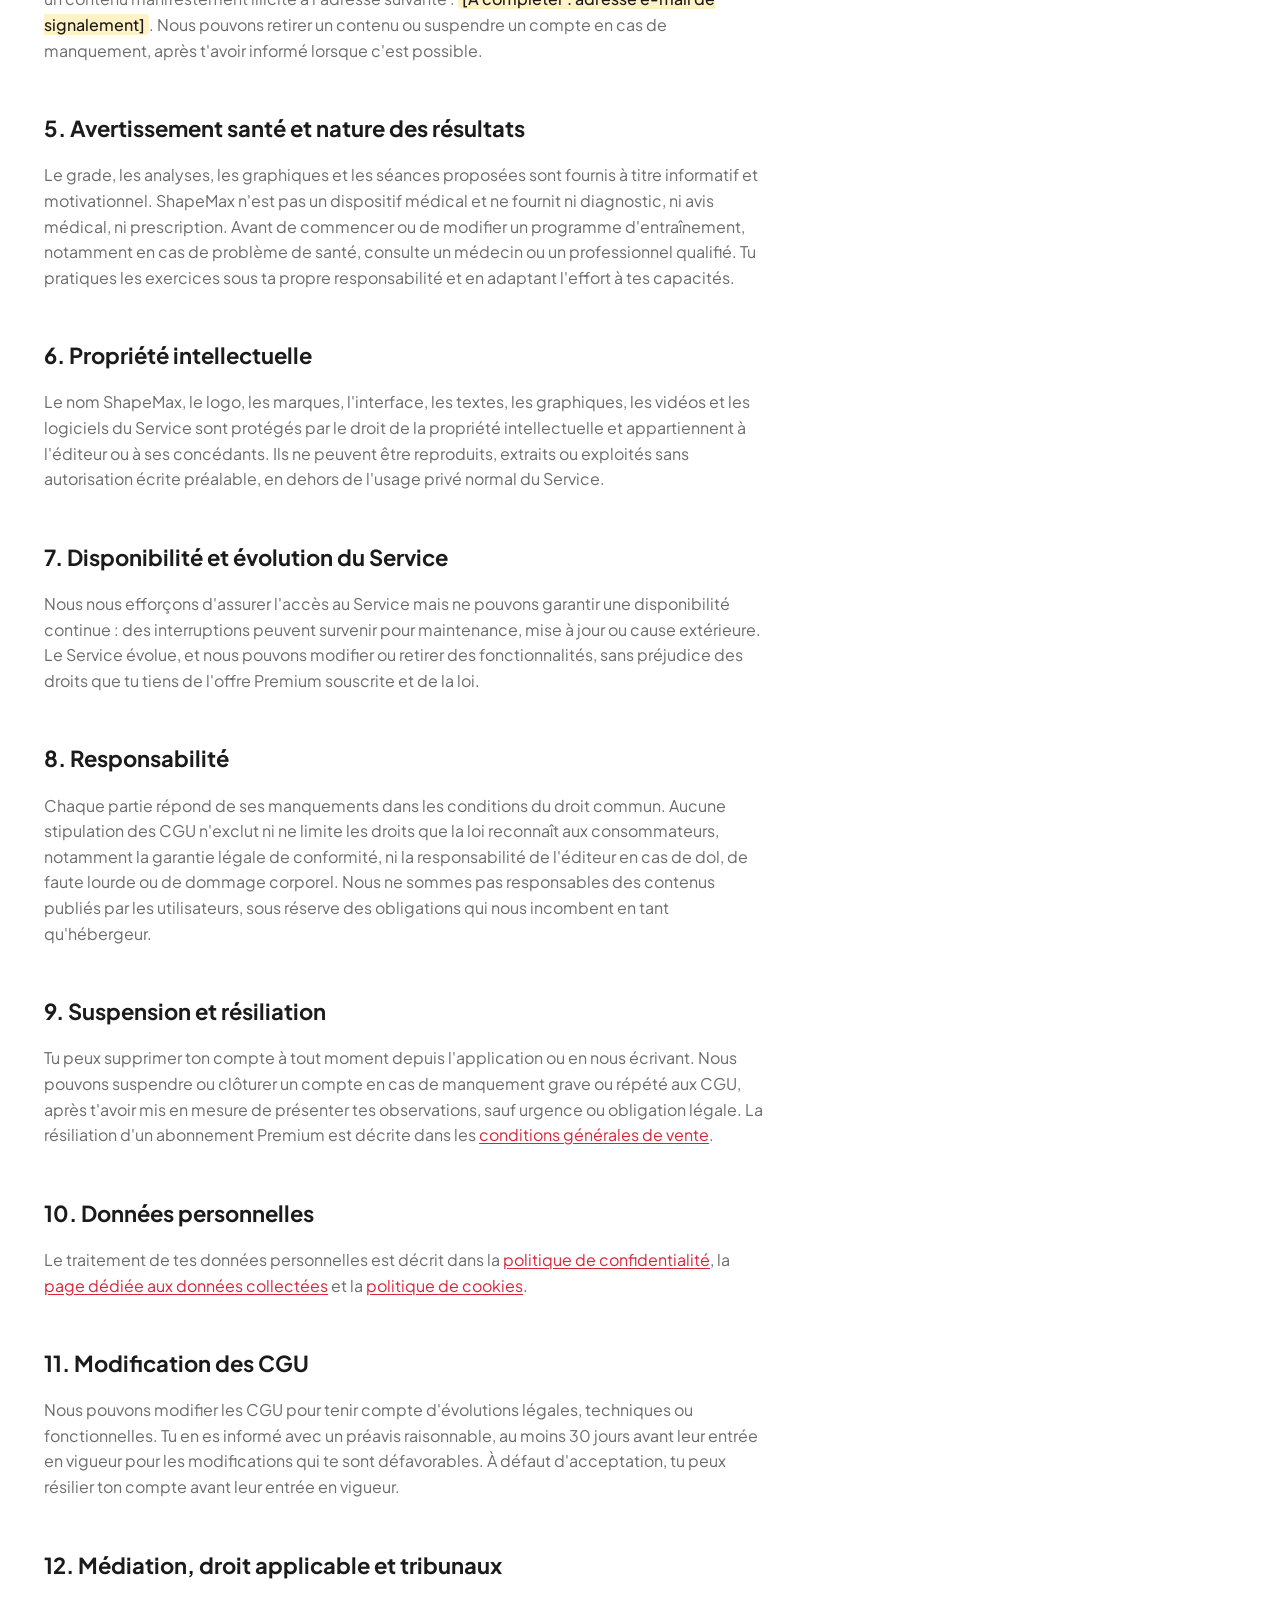
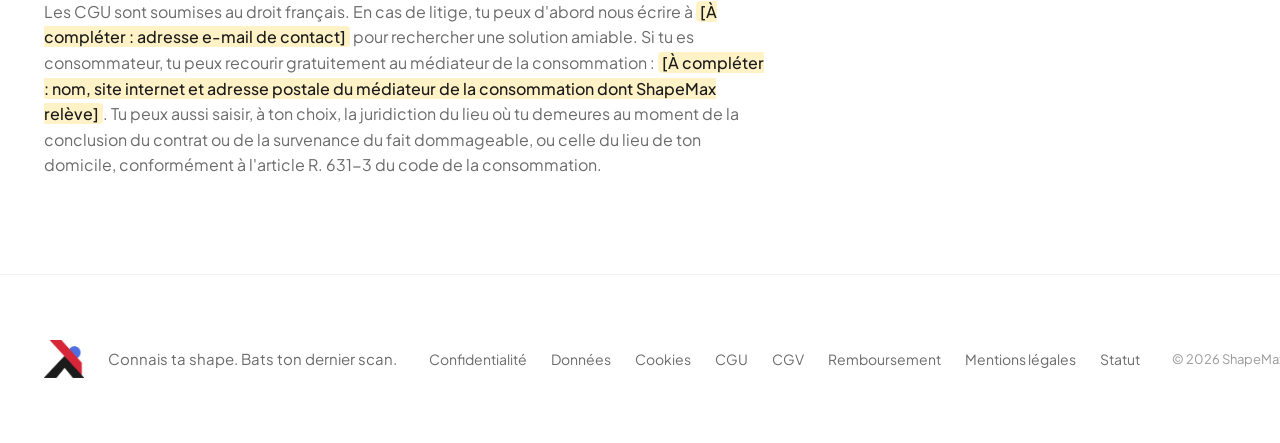
==== commit 314bea1a: "feat: section grades épinglée, retire objectifs, remonte confidentialité - Nouvelle section Grades :" ====
--- a/cgu.html
+++ b/cgu.html
@@ -30,7 +30,7 @@
       <a href="index.html#demo">Démo</a>
       <a href="index.html#comment-ca-marche">Comment ça marche</a>
       <a href="index.html#fonctionnalites">Fonctionnalités</a>
-      <a href="index.html#objectifs">Objectifs</a>
+      <a href="index.html#grades">Grades</a>
       <a href="index.html#avis">Avis</a>
       <a href="index.html#faq">FAQ</a>
       <a href="https://app.shapemax.hugobaras.fr/home" class="nav-login">Connexion</a>
--- a/css/style.css
+++ b/css/style.css
@@ -272,6 +272,8 @@
 .logo-img--dark { display: none; }
 
 .main-nav { display: flex; gap: var(--space-4); }
+@media (max-width: 1100px) { .main-nav { gap: var(--space-3); } }
+@media (max-width: 960px) { .main-nav { gap: var(--space-2); } }
 .main-nav a {
   font-weight: 600;
   font-size: 15px;
@@ -660,7 +662,7 @@
   overflow: hidden;
   justify-content: flex-end;
 }
-.tile-img, .goal-card-img {
+.tile-img {
   position: absolute;
   inset: 0;
   width: 100%;
@@ -698,64 +700,212 @@
 .bento-grid > .bento-tile:nth-of-type(4) { grid-area: f3; }
 .bento-grid > .bento-tile:nth-of-type(5) { grid-area: f4; }
 
-/* ---------- objectifs ---------- */
-
-.goal-list {
-  margin-top: var(--space-6);
+/* ---------- grades ---------- */
+
+.grades { margin-top: var(--space-6); }
+
+/* The stage is always dark (like the goal cards): the badges are lit by
+   their own glow, which only reads on a dark surface. --glow is the RGB
+   triplet of the selected grade, set from JS. */
+.grade-stage {
+  --glow: 143, 162, 224;
+  position: relative;
   display: grid;
-  grid-template-columns: repeat(3, 1fr);
-  gap: var(--space-3);
-}
-.goal-card {
+  grid-template-columns: minmax(0, 0.9fr) minmax(0, 1.1fr);
+  align-items: center;
+  gap: var(--space-4);
+  padding: var(--space-4) var(--space-5);
+  border-radius: var(--radius-lg);
+  border: 1px solid #2c2c2c;
+  background:
+    radial-gradient(60% 90% at 25% calc(65% - var(--prog, 0) * 30%), rgba(var(--glow), 0.22), transparent 70%),
+    #161616;
+  color: #f5f5f5;
+  overflow: hidden;
+  transition: background 0.4s var(--ease);
+}
+.grade-badge {
   position: relative;
-  min-height: 420px;
+  width: min(100%, 340px, 46svh);
+  aspect-ratio: 1;
+  /* Slow upward drift while the pinned panel is scrolled. */
+  translate: 0 calc((0.5 - var(--prog, 0.5)) * 56px);
+  margin-inline: auto;
+  display: flex;
+  align-items: center;
+  justify-content: center;
+}
+.grade-badge img {
+  /* Out of flow, centred: a badge wider than its box must not grow the box. */
+  position: absolute;
+  top: 50%; left: 50%;
+  translate: -50% -50%;
+  width: calc(var(--w, 100) * 1.3%);
+  max-width: none;
+  height: auto;
+  transition: opacity 0.14s ease, transform 0.14s ease;
+  filter: drop-shadow(0 18px 28px rgba(0, 0, 0, 0.35));
+}
+.grade-stage.is-swapping .grade-badge img { opacity: 0; transform: scale(0.92); }
+
+.grade-kicker {
+  font-family: var(--font-display);
+  font-weight: 600;
+  font-size: 13px;
+  letter-spacing: 0.14em;
+  text-transform: uppercase;
+  color: rgba(var(--glow), 1);
+}
+.grade-info h3 {
+  font-family: var(--font-display);
+  font-weight: 800;
+  font-size: clamp(34px, 4.6vw, 52px);
+  line-height: 1.05;
+  letter-spacing: -0.02em;
+  margin-top: 8px;
+}
+.grade-desc {
+  margin-top: var(--space-2);
+  max-width: 460px;
+  font-size: clamp(15px, 1.3vw, 17px);
+  color: #b4b4b4;
+}
+.grade-tiers {
+  display: inline-flex;
+  gap: 4px;
+  margin-top: var(--space-3);
+  padding: 4px;
+  border: 1px solid #333;
+  border-radius: var(--radius-pill);
+  background: rgba(255, 255, 255, 0.04);
+}
+.grade-tiers[hidden], .grade-single[hidden] { display: none; }
+.grade-tier {
+  min-width: 52px;
+  padding: 8px 16px;
+  border-radius: var(--radius-pill);
+  font-family: var(--font-display);
+  font-weight: 700;
+  font-size: 14px;
+  letter-spacing: 0.04em;
+  color: #b4b4b4;
+  transition: background 0.2s var(--ease), color 0.2s var(--ease);
+}
+.grade-tier:hover { color: #ffffff; }
+.grade-tier.is-active { background: #f5f5f5; color: #161616; }
+.grade-single {
+  margin-top: var(--space-3);
+  font-weight: 600;
+  font-size: 14px;
+  color: #8a8a8a;
+}
+
+.grade-ladder {
+  margin-top: var(--space-3);
+  display: grid;
+  grid-template-columns: repeat(6, 1fr);
+  align-items: end;
+  gap: var(--space-2);
+}
+.grade-tab {
+  --c: var(--accent);
+  min-height: calc(124px + var(--step) * 10px);
+  padding: 12px 10px;
+  display: flex;
+  flex-direction: column;
+  align-items: center;
+  justify-content: flex-start;
+  gap: 2px;
+  text-align: center;
+  background: var(--bg-elevated);
   border: 1px solid var(--border-soft);
   border-radius: var(--radius-lg);
-  overflow: hidden;
-  display: flex;
-  flex-direction: column;
-  justify-content: space-between;
-  padding: var(--space-4);
-  transition: transform 0.3s var(--ease), border-color 0.3s var(--ease);
-}
-.goal-card::after {
+  transition: border-color 0.25s var(--ease), transform 0.25s var(--ease), box-shadow 0.25s var(--ease);
+}
+/* Hover is deliberately neutral (no grade colour, no lift): the pointer stays
+   on a card after it is clicked and scrolled past, and a coloured hover would
+   read as "still the active grade". Colour is reserved for .is-active. */
+@media (hover: hover) {
+  .grade-tab:not(.is-active):hover { border-color: var(--text-faint); }
+}
+.grade-tab.is-active {
+  border-color: var(--c);
+  background: var(--bg-card);
+  box-shadow: 0 16px 36px -20px var(--c);
+}
+.grade-tab-thumb {
+  --zoom: 1.3;
+  position: relative;
+  width: 100%;
+  max-width: 84px;
+  aspect-ratio: 1;
+  display: flex;
+  align-items: center;
+  justify-content: center;
+  /* Fade the SVG's own glow out before the box edge so it is not cut square. */
+  -webkit-mask-image: radial-gradient(closest-side, #000 82%, transparent);
+  mask-image: radial-gradient(closest-side, #000 82%, transparent);
+}
+.grade-tab-thumb img {
+  position: absolute;
+  top: 50%; left: 50%;
+  translate: -50% -50%;
+  width: calc(var(--w, 100) * var(--zoom) * 1%);
+  height: auto;
+  max-width: none;
+}
+.grade-tab-name {
+  font-family: var(--font-display);
+  font-weight: 700;
+  font-size: 15px;
+  line-height: 1.2;
+}
+.grade-tab-meta { font-size: 12.5px; color: var(--text-faint); }
+.grade-tab.is-active .grade-tab-name { color: var(--c); }
+
+@media (max-width: 980px) {
+  .grade-stage { grid-template-columns: 1fr; text-align: center; padding: var(--space-4) var(--space-3); gap: var(--space-2); }
+  .grade-badge { width: min(100%, 300px); }
+  .grade-desc { margin-inline: auto; }
+  .grade-ladder { grid-template-columns: repeat(3, 1fr); align-items: stretch; }
+  .grade-tab { min-height: 0; }
+}
+@media (max-width: 640px) {
+  .grade-ladder { gap: var(--space-1); }
+  .grade-tab { padding: 12px 6px; }
+  .grade-tab-name { font-size: 13.5px; }
+  .grade-tab-meta { font-size: 11.5px; }
+}
+.grades.is-pinned .grade-stage::after {
   content: "";
   position: absolute;
-  inset: 0;
-  background: linear-gradient(180deg, rgba(7, 11, 22, 0.25) 0%, rgba(7, 11, 22, 0.55) 45%, rgba(7, 11, 22, 0.96) 100%);
-}
-.goal-card > :not(.goal-card-img) { position: relative; z-index: 1; }
-.goal-card:hover { transform: translateY(-4px); border-color: var(--accent); }
-.goal-card--accent {
-  border-color: var(--accent);
-  box-shadow: 0 20px 50px -25px var(--accent-glow);
-}
-.goal-card--blue {
-  border-color: var(--blue);
-  box-shadow: 0 20px 50px -25px var(--blue-soft);
-}
-.goal-index { font-family: var(--font-display); font-weight: 700; font-size: 30px; color: rgba(245, 248, 255, 0.55); }
-.goal-card--accent .goal-index { color: var(--accent); }
-.goal-card--blue .goal-index { color: var(--blue); }
-.goal-tag {
-  display: inline-block;
-  width: fit-content;
-  font-family: var(--font-display);
-  font-weight: 600;
-  font-size: 12px;
-  letter-spacing: 0.06em;
-  text-transform: uppercase;
-  color: #ffffff;
-  background: rgba(7, 11, 22, 0.55);
-  border: 1px solid rgba(255, 255, 255, 0.3);
-  border-radius: var(--radius-sm);
-  padding: 5px 10px;
-  backdrop-filter: blur(6px);
-}
-.goal-card--accent .goal-tag { color: var(--accent); border-color: rgba(215, 38, 56, 0.4); }
-.goal-card--blue .goal-tag { color: var(--blue); border-color: rgba(207, 220, 255, 0.5); }
-.goal-card h3 { font-family: var(--font-display); font-weight: 700; font-size: 24px; margin-top: 10px; }
-.goal-card p { color: var(--text-muted); font-size: 14.5px; margin-top: 8px; }
+  left: 0; bottom: 0;
+  width: 100%; height: 3px;
+  background: rgb(var(--glow));
+  transform-origin: 0 50%;
+  transform: scaleX(var(--prog, 0));
+}
+@media (max-width: 980px) {
+  .grades.is-pinned .grade-stage { padding: 24px 16px; }
+  .grades.is-pinned .grade-badge { width: min(100%, 220px, 24svh); }
+  .grades.is-pinned .grade-ladder { grid-template-columns: repeat(6, 1fr); gap: 6px; }
+  .grades.is-pinned .grade-tab { padding: 6px 2px; }
+  .grades.is-pinned .grade-tab-name,
+  .grades.is-pinned .grade-tab-meta { display: none; }
+}
+/* Short laptop screens: keep stage + ladder inside the pinned viewport. */
+@media (min-width: 981px) and (max-height: 780px) {
+  .grades.is-pinned { margin-top: var(--space-4); }
+  .grades.is-pinned .grade-stage { padding: 20px var(--space-5); }
+  .grades.is-pinned .grade-badge { width: min(100%, 280px, 40svh); }
+  .grades.is-pinned .grade-tab { min-height: calc(96px + var(--step) * 8px); }
+  .grades.is-pinned .grade-tab-thumb { max-width: 64px; }
+  .grades.is-pinned .grade-tab-meta { display: none; }
+}
+@media (prefers-reduced-motion: reduce) {
+  .grade-badge img, .grade-stage { transition: none; }
+  .grade-badge { translate: none; }
+}
 
 /* ---------- privacy ---------- */
 
@@ -1033,9 +1183,114 @@
   .footer-legal { flex-wrap: wrap; justify-content: center; }
 }
 
+/* ---------- comparatif gratuit / premium ---------- */
+
+.sr-only {
+  position: absolute;
+  width: 1px; height: 1px;
+  margin: -1px; padding: 0;
+  overflow: hidden;
+  clip: rect(0 0 0 0);
+  white-space: nowrap;
+  border: 0;
+}
+
+.compare { max-width: 880px; margin: var(--space-6) auto 0; }
+.compare-table {
+  width: 100%;
+  table-layout: fixed;
+  border-collapse: separate;
+  border-spacing: 0;
+  background: var(--bg-card);
+  border: 1px solid var(--border-soft);
+  border-radius: var(--radius-lg);
+  box-shadow: var(--shadow-card);
+}
+.compare-table th, .compare-table td { padding: 14px 16px; text-align: center; vertical-align: middle; font-size: 14px; }
+.compare-table tbody th {
+  text-align: left;
+  font-weight: 600;
+  color: var(--text-muted);
+}
+.compare-table tbody td { color: var(--text); font-weight: 600; line-height: 1.35; }
+.compare-table tbody tr > * { border-top: 1px solid var(--border-soft); }
+.compare-table tbody tr:nth-child(even) > th,
+.compare-table tbody tr:nth-child(even) > td:nth-child(2) { background: var(--bg-elevated); }
+.compare-corner { width: 36%; }
+
+.compare-plan { padding-top: 26px; padding-bottom: 20px; position: relative; font-weight: 400; }
+.compare-name { display: block; font-family: var(--font-display); font-weight: 800; font-size: 18px; color: var(--text); }
+.compare-tag { display: block; margin-top: 2px; font-size: 12px; color: var(--text-muted); }
+.compare-price {
+  display: block;
+  margin-top: 14px;
+  font-family: var(--font-display);
+  font-weight: 800;
+  font-size: 34px;
+  line-height: 1;
+  color: var(--text);
+}
+.compare-price small { font-size: 13px; font-weight: 600; margin-left: 2px; opacity: 0.8; }
+.compare-alt { display: block; margin-top: 6px; font-size: 12px; font-weight: 600; opacity: 0.85; }
+
+/* Premium column: softly tinted block outlined in the accent colour. */
+.compare { --cmp-head: rgba(215, 38, 56, 0.12); --cmp-body: rgba(215, 38, 56, 0.06); }
+@media (prefers-color-scheme: dark) {
+  .compare { --cmp-head: rgba(215, 38, 56, 0.24); --cmp-body: rgba(215, 38, 56, 0.12); }
+}
+.compare-plan--premium { background: var(--cmp-head); }
+.compare-table tbody td:nth-child(3),
+.compare-table tfoot td:nth-child(3) { background: var(--cmp-body); }
+.compare-plan--premium,
+.compare-table tbody td:nth-child(3),
+.compare-table tfoot td:nth-child(3) { border-left: 2px solid var(--accent); border-right: 2px solid var(--accent); }
+.compare-plan--premium .compare-name { color: var(--accent-strong); }
+.compare-table tfoot td { padding: 20px 14px 24px; border-top: 1px solid var(--border-soft); }
+.compare-plan--premium { border-top: 2px solid var(--accent); border-top-right-radius: var(--radius-lg); }
+.compare-table tfoot td:nth-child(3) { border-bottom: 2px solid var(--accent); border-bottom-right-radius: var(--radius-lg); }
+.compare-table tfoot td:nth-child(-n+2) { border-top-color: transparent; }
+
+.cmp-check, .cmp-cross {
+  display: inline-flex;
+  align-items: center;
+  justify-content: center;
+  width: 26px; height: 26px;
+  border-radius: 50%;
+}
+.cmp-check svg, .cmp-cross svg { width: 14px; height: 14px; fill: none; stroke-width: 2.6; stroke-linecap: round; stroke-linejoin: round; }
+.cmp-check { background: var(--accent-soft); }
+.cmp-check svg { stroke: var(--accent-strong); }
+.cmp-cross { background: rgba(127, 127, 127, 0.14); }
+.cmp-cross svg { stroke: var(--text-muted); }
+.compare-table tbody td:nth-child(3) .cmp-check { background: var(--accent); }
+.compare-table tbody td:nth-child(3) .cmp-check svg { stroke: #ffffff; }
+
+.compare-note { margin-top: var(--space-4); text-align: center; font-size: 13px; color: var(--text-faint); }
+#tarifs { padding-bottom: var(--space-3); }
+#faq { padding-top: var(--space-4); }
+
+.compare-note a { color: var(--accent); text-decoration: underline; text-underline-offset: 2px; }
+
+@media (max-width: 640px) {
+  .compare-table th, .compare-table td { padding: 12px 8px; font-size: 12.5px; }
+  .compare-corner { width: 34%; }
+  .compare-name { font-size: 15px; }
+  .compare-tag { font-size: 11px; }
+  .compare-price { font-size: 26px; margin-top: 10px; }
+  .compare-price small { display: block; margin: 2px 0 0; font-size: 11px; }
+  .compare-alt { font-size: 11px; }
+  .compare-table tfoot td { padding: 16px 6px 20px; }
+  .compare-table tfoot .btn { padding: 10px 12px; font-size: 12px; }
+}
+
 /* ---------- reveal animation base ---------- */
 
-[data-reveal] { opacity: 1; }
+.reveal-ready [data-reveal]:not(.is-visible) { opacity: 0; }
+.reveal-ready [data-reveal].is-visible { animation: reveal-in 0.6s var(--ease) backwards; }
+@keyframes reveal-in {
+  from { opacity: 0; translate: 0 28px; }
+  to { opacity: 1; translate: 0 0; }
+}
 
 /* ---------- responsive ---------- */
 
@@ -1078,7 +1333,6 @@
     gap: var(--space-2);
   }
 
-  .goal-list { grid-template-columns: 1fr; }
   .review-list { grid-template-columns: 1fr; }
   .bento-grid {
     grid-template-columns: 1fr;
@@ -1109,7 +1363,7 @@
   .nav-login { display: block; }
   .section { padding-block: var(--space-5); }
   .hero { padding-top: calc(var(--header-h) + var(--space-5)); padding-bottom: var(--space-5); }
-  .howto-diagram, .video-embed, .bento-grid, .goal-list, .review-list, .faq-list { margin-top: var(--space-4); }
+  .howto-diagram, .video-embed, .bento-grid, .review-list, .faq-list { margin-top: var(--space-4); }
   .legal-main { padding-bottom: var(--space-5); }
   .store-btn { flex: 1; justify-content: center; padding-inline: 14px; }
   .hero-visual .phone-gl-stage,
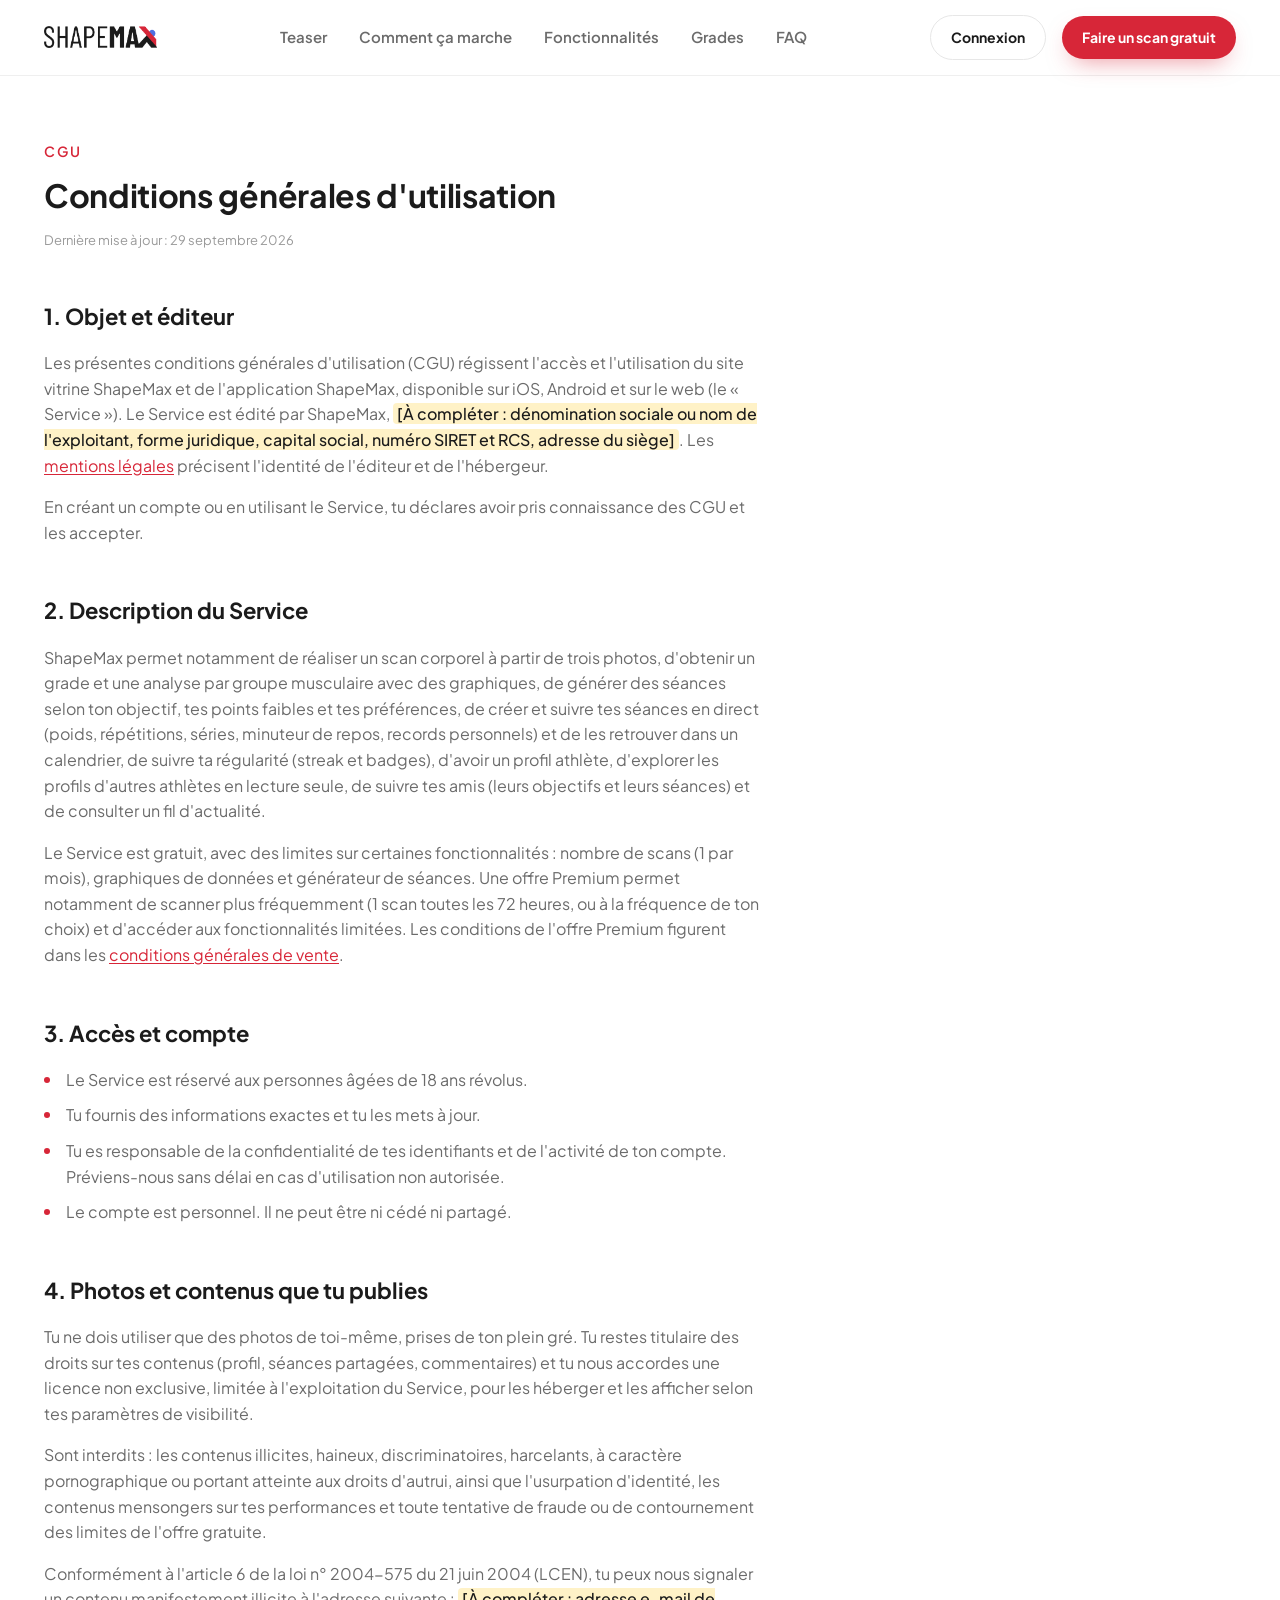
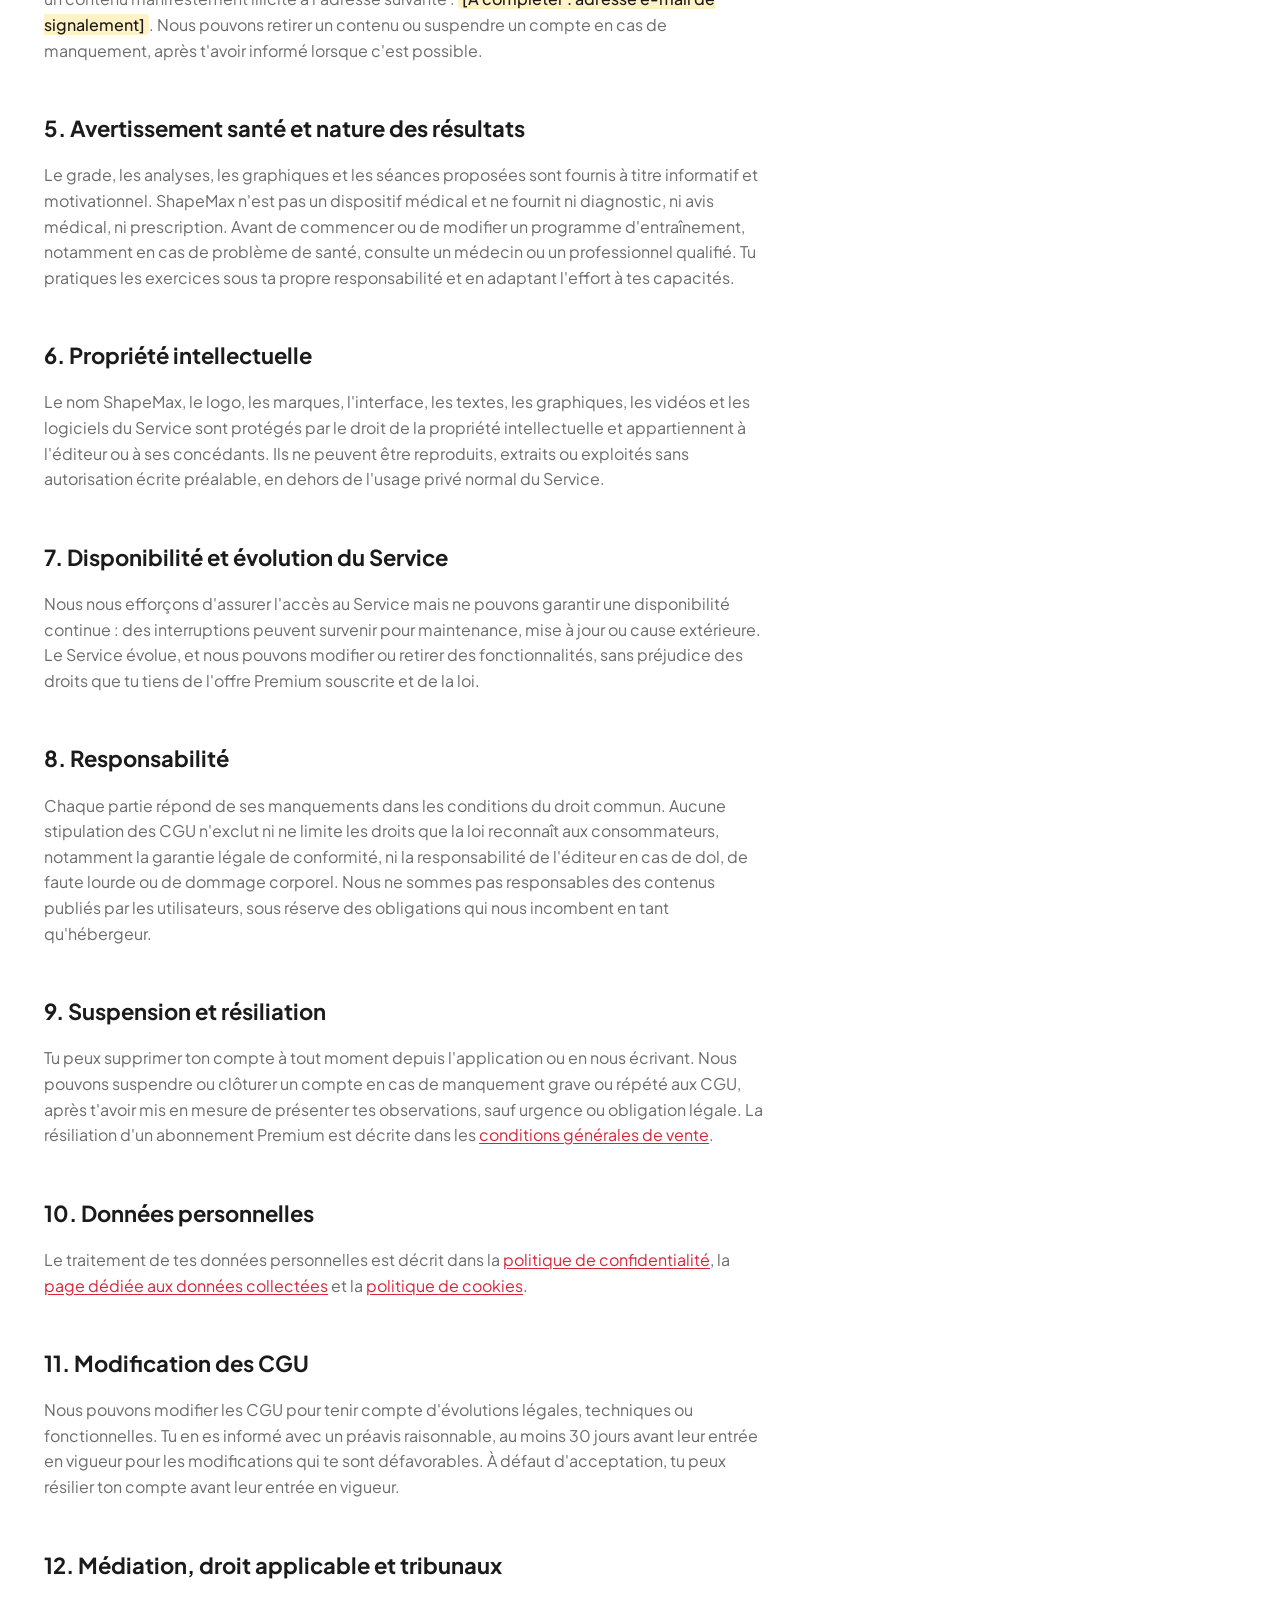
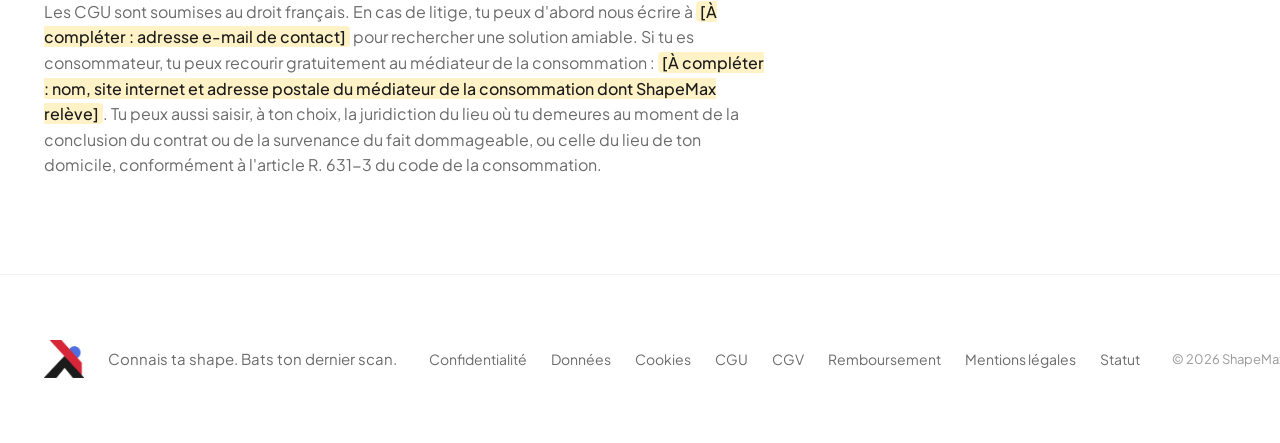
==== commit ba6964ce: "feat: masque la section avis et renomme Démo en Teaser - Section Avis bêta masquée (attribut hidden)" ====
--- a/cgu.html
+++ b/cgu.html
@@ -27,11 +27,11 @@
     </a>
 
     <nav class="main-nav" id="main-nav" aria-label="Navigation principale">
-      <a href="index.html#demo">Démo</a>
+      <a href="index.html#demo">Teaser</a>
       <a href="index.html#comment-ca-marche">Comment ça marche</a>
       <a href="index.html#fonctionnalites">Fonctionnalités</a>
       <a href="index.html#grades">Grades</a>
-      <a href="index.html#avis">Avis</a>
+      <a hidden href="index.html#avis">Avis</a>
       <a href="index.html#faq">FAQ</a>
       <a href="https://app.shapemax.hugobaras.fr/home" class="nav-login">Connexion</a>
     </nav>
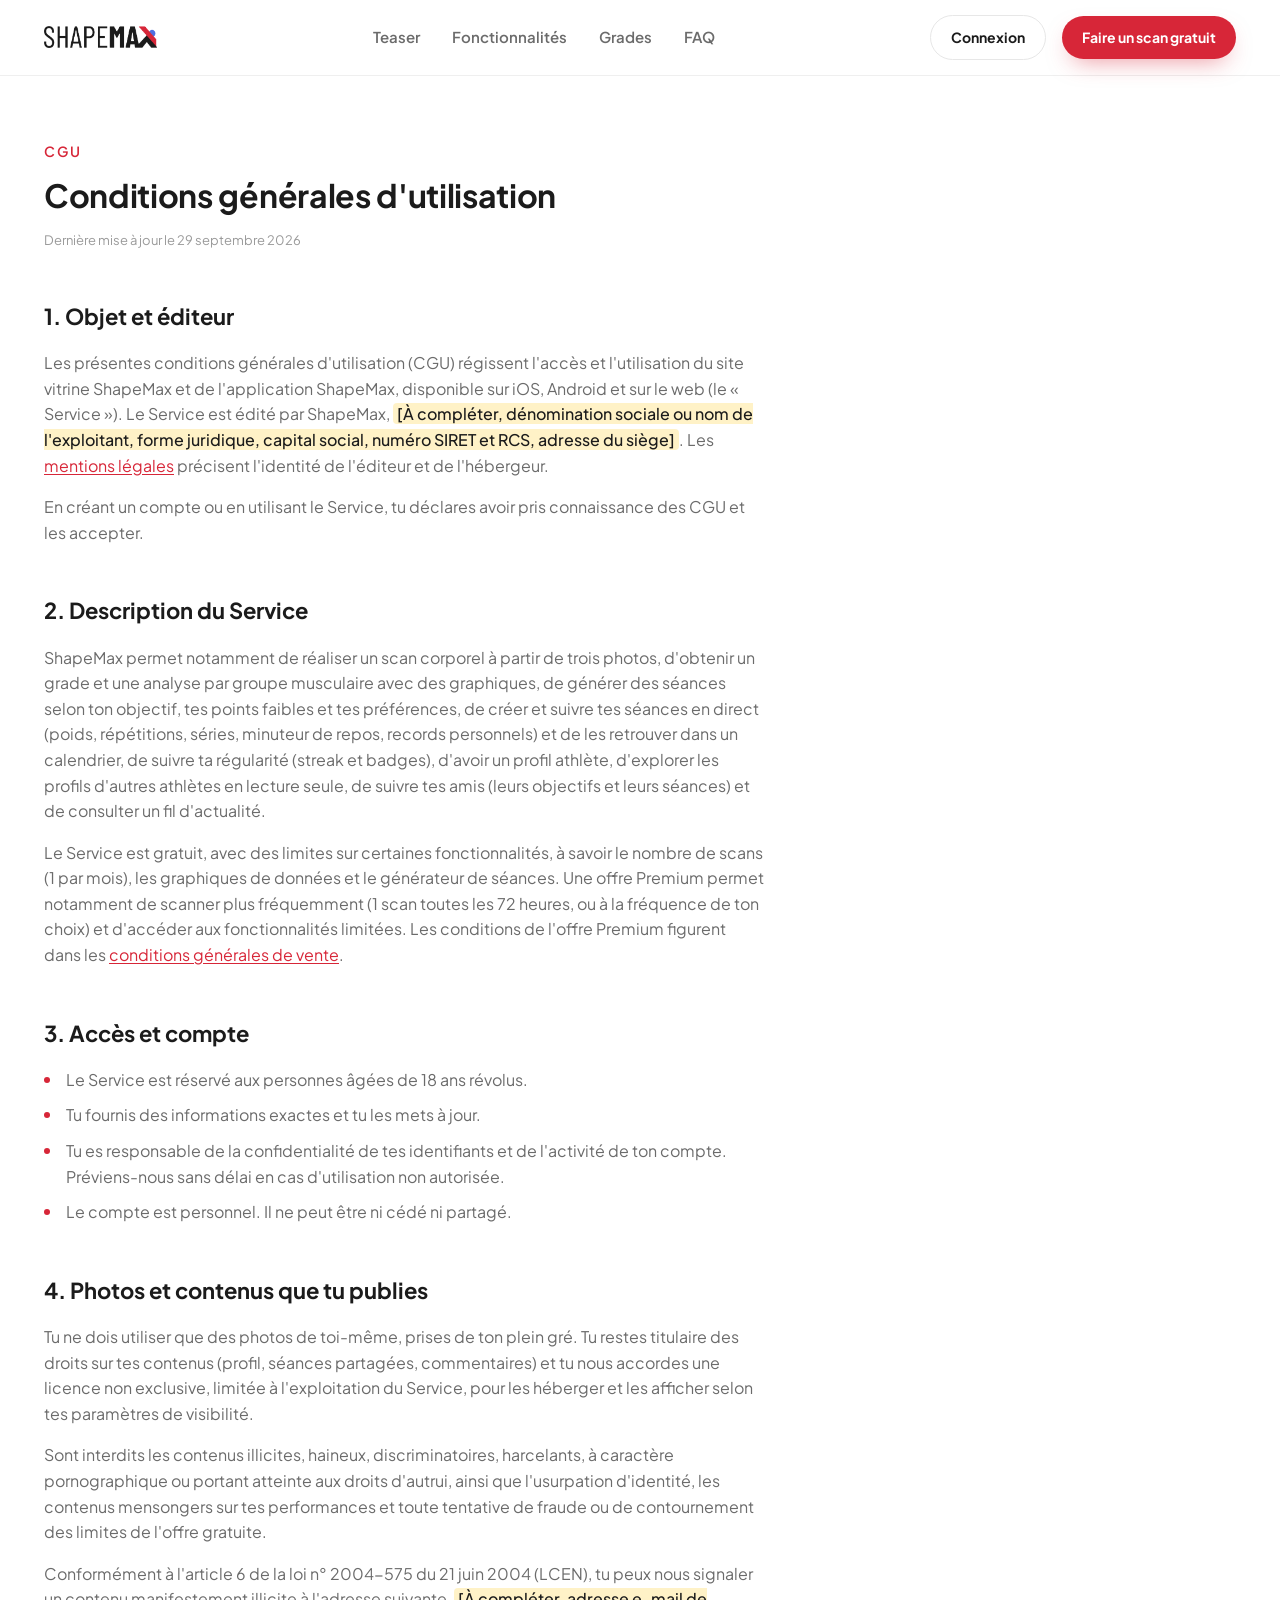
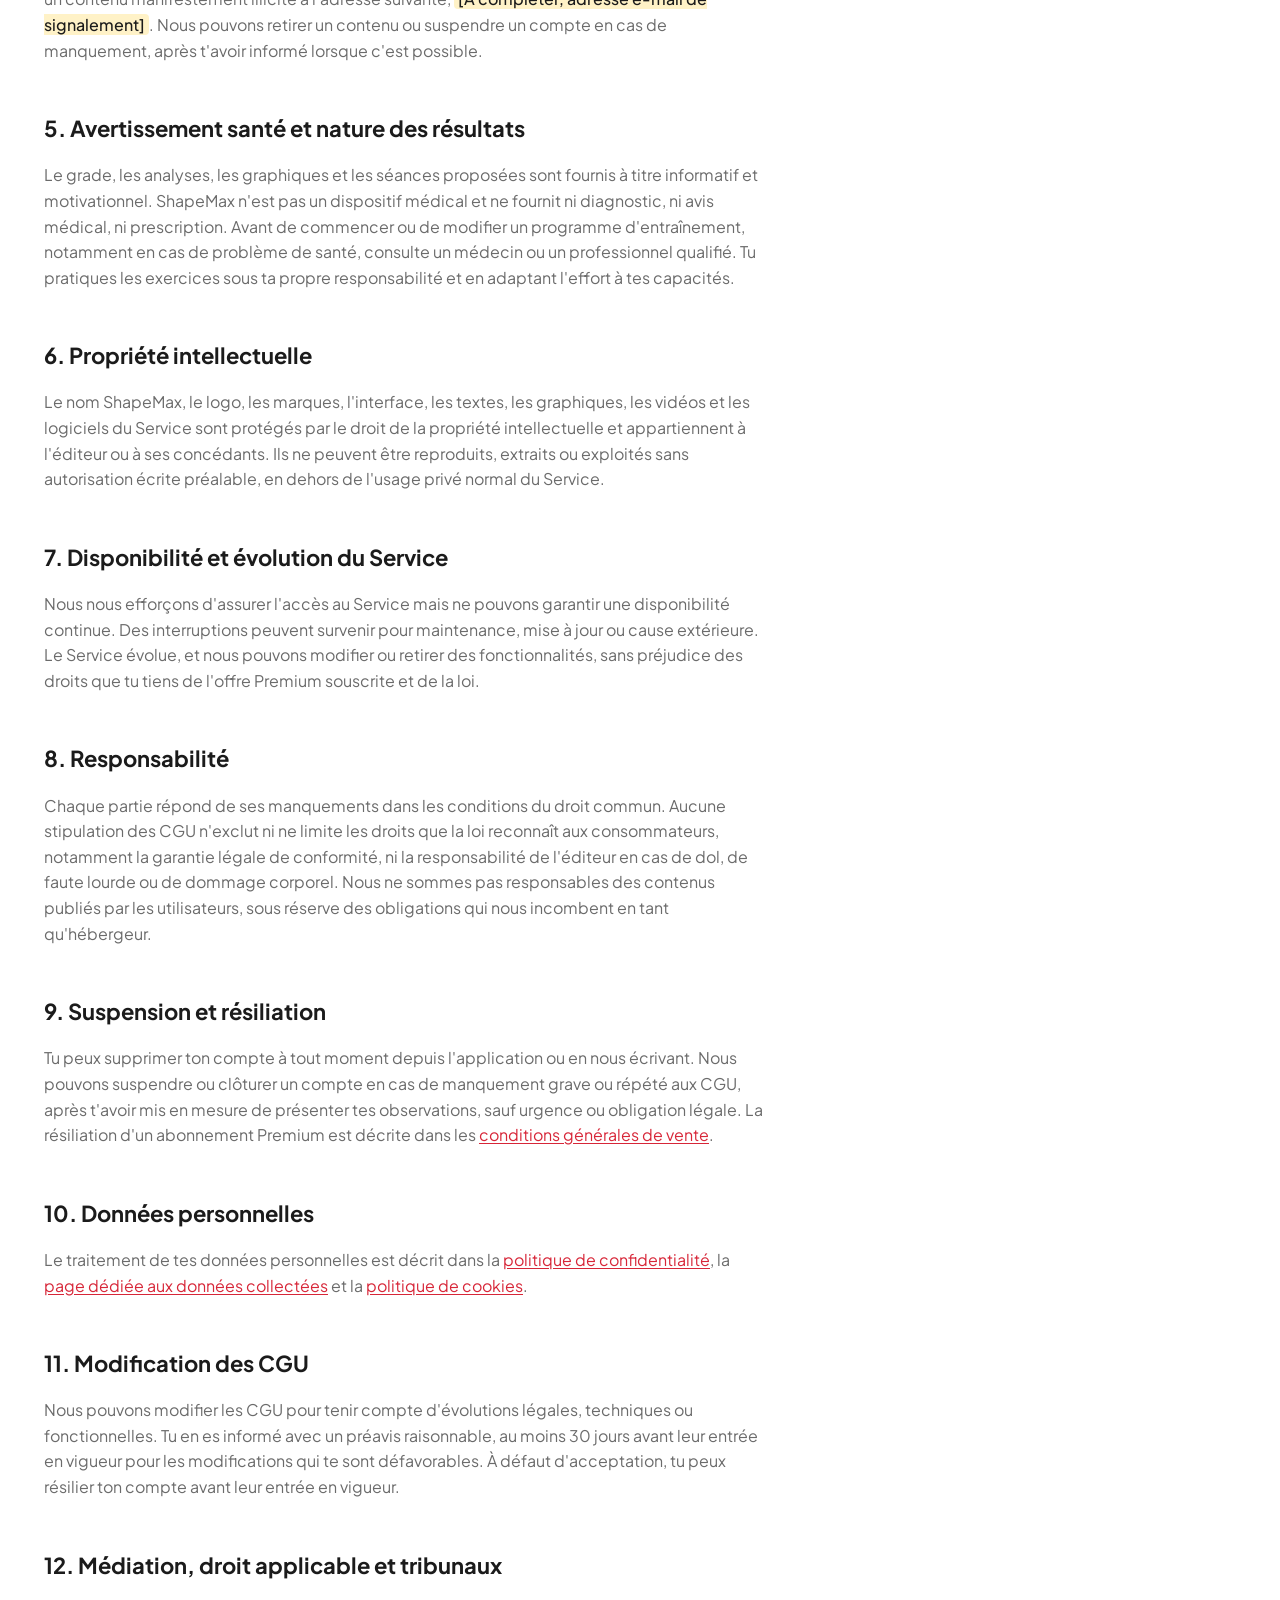
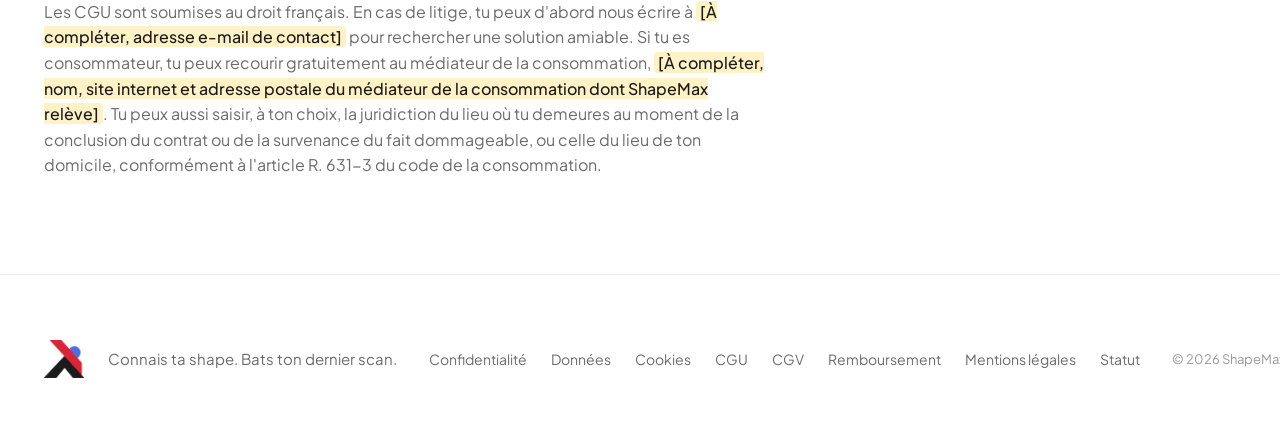
==== commit 91a27cd9: "feat: hero en éventail IA, section scan IA et fonctionnalités revues - Hero : titre centré sur l'IA " ====
--- a/cgu.html
+++ b/cgu.html
@@ -28,7 +28,6 @@
 
     <nav class="main-nav" id="main-nav" aria-label="Navigation principale">
       <a href="index.html#demo">Teaser</a>
-      <a href="index.html#comment-ca-marche">Comment ça marche</a>
       <a href="index.html#fonctionnalites">Fonctionnalités</a>
       <a href="index.html#grades">Grades</a>
       <a hidden href="index.html#avis">Avis</a>
@@ -52,20 +51,20 @@
     <div class="legal-header">
       <p class="eyebrow">CGU</p>
       <h1 class="section-title">Conditions générales d'utilisation</h1>
-      <p class="legal-updated">Dernière mise à jour : 29 septembre 2026</p>
+      <p class="legal-updated">Dernière mise à jour le 29 septembre 2026</p>
     </div>
 
     <div class="legal-body">
       <div>
         <h2>1. Objet et éditeur</h2>
-        <p>Les présentes conditions générales d'utilisation (CGU) régissent l'accès et l'utilisation du site vitrine ShapeMax et de l'application ShapeMax, disponible sur iOS, Android et sur le web (le « Service »). Le Service est édité par ShapeMax, <span class="todo">[À compléter : dénomination sociale ou nom de l'exploitant, forme juridique, capital social, numéro SIRET et RCS, adresse du siège]</span>. Les <a href="mentions-legales.html">mentions légales</a> précisent l'identité de l'éditeur et de l'hébergeur.</p>
+        <p>Les présentes conditions générales d'utilisation (CGU) régissent l'accès et l'utilisation du site vitrine ShapeMax et de l'application ShapeMax, disponible sur iOS, Android et sur le web (le « Service »). Le Service est édité par ShapeMax, <span class="todo">[À compléter, dénomination sociale ou nom de l'exploitant, forme juridique, capital social, numéro SIRET et RCS, adresse du siège]</span>. Les <a href="mentions-legales.html">mentions légales</a> précisent l'identité de l'éditeur et de l'hébergeur.</p>
         <p>En créant un compte ou en utilisant le Service, tu déclares avoir pris connaissance des CGU et les accepter.</p>
       </div>
 
       <div>
         <h2>2. Description du Service</h2>
         <p>ShapeMax permet notamment de réaliser un scan corporel à partir de trois photos, d'obtenir un grade et une analyse par groupe musculaire avec des graphiques, de générer des séances selon ton objectif, tes points faibles et tes préférences, de créer et suivre tes séances en direct (poids, répétitions, séries, minuteur de repos, records personnels) et de les retrouver dans un calendrier, de suivre ta régularité (streak et badges), d'avoir un profil athlète, d'explorer les profils d'autres athlètes en lecture seule, de suivre tes amis (leurs objectifs et leurs séances) et de consulter un fil d'actualité.</p>
-        <p>Le Service est gratuit, avec des limites sur certaines fonctionnalités : nombre de scans (1 par mois), graphiques de données et générateur de séances. Une offre Premium permet notamment de scanner plus fréquemment (1 scan toutes les 72 heures, ou à la fréquence de ton choix) et d'accéder aux fonctionnalités limitées. Les conditions de l'offre Premium figurent dans les <a href="cgv.html">conditions générales de vente</a>.</p>
+        <p>Le Service est gratuit, avec des limites sur certaines fonctionnalités, à savoir le nombre de scans (1 par mois), les graphiques de données et le générateur de séances. Une offre Premium permet notamment de scanner plus fréquemment (1 scan toutes les 72 heures, ou à la fréquence de ton choix) et d'accéder aux fonctionnalités limitées. Les conditions de l'offre Premium figurent dans les <a href="cgv.html">conditions générales de vente</a>.</p>
       </div>
 
       <div>
@@ -81,8 +80,8 @@
       <div>
         <h2>4. Photos et contenus que tu publies</h2>
         <p>Tu ne dois utiliser que des photos de toi-même, prises de ton plein gré. Tu restes titulaire des droits sur tes contenus (profil, séances partagées, commentaires) et tu nous accordes une licence non exclusive, limitée à l'exploitation du Service, pour les héberger et les afficher selon tes paramètres de visibilité.</p>
-        <p>Sont interdits : les contenus illicites, haineux, discriminatoires, harcelants, à caractère pornographique ou portant atteinte aux droits d'autrui, ainsi que l'usurpation d'identité, les contenus mensongers sur tes performances et toute tentative de fraude ou de contournement des limites de l'offre gratuite.</p>
-        <p>Conformément à l'article 6 de la loi n° 2004-575 du 21 juin 2004 (LCEN), tu peux nous signaler un contenu manifestement illicite à l'adresse suivante : <span class="todo">[À compléter : adresse e-mail de signalement]</span>. Nous pouvons retirer un contenu ou suspendre un compte en cas de manquement, après t'avoir informé lorsque c'est possible.</p>
+        <p>Sont interdits les contenus illicites, haineux, discriminatoires, harcelants, à caractère pornographique ou portant atteinte aux droits d'autrui, ainsi que l'usurpation d'identité, les contenus mensongers sur tes performances et toute tentative de fraude ou de contournement des limites de l'offre gratuite.</p>
+        <p>Conformément à l'article 6 de la loi n° 2004-575 du 21 juin 2004 (LCEN), tu peux nous signaler un contenu manifestement illicite à l'adresse suivante, <span class="todo">[À compléter, adresse e-mail de signalement]</span>. Nous pouvons retirer un contenu ou suspendre un compte en cas de manquement, après t'avoir informé lorsque c'est possible.</p>
       </div>
 
       <div>
@@ -97,7 +96,7 @@
 
       <div>
         <h2>7. Disponibilité et évolution du Service</h2>
-        <p>Nous nous efforçons d'assurer l'accès au Service mais ne pouvons garantir une disponibilité continue : des interruptions peuvent survenir pour maintenance, mise à jour ou cause extérieure. Le Service évolue, et nous pouvons modifier ou retirer des fonctionnalités, sans préjudice des droits que tu tiens de l'offre Premium souscrite et de la loi.</p>
+        <p>Nous nous efforçons d'assurer l'accès au Service mais ne pouvons garantir une disponibilité continue. Des interruptions peuvent survenir pour maintenance, mise à jour ou cause extérieure. Le Service évolue, et nous pouvons modifier ou retirer des fonctionnalités, sans préjudice des droits que tu tiens de l'offre Premium souscrite et de la loi.</p>
       </div>
 
       <div>
@@ -122,7 +121,7 @@
 
       <div>
         <h2>12. Médiation, droit applicable et tribunaux</h2>
-        <p>Les CGU sont soumises au droit français. En cas de litige, tu peux d'abord nous écrire à <span class="todo">[À compléter : adresse e-mail de contact]</span> pour rechercher une solution amiable. Si tu es consommateur, tu peux recourir gratuitement au médiateur de la consommation : <span class="todo">[À compléter : nom, site internet et adresse postale du médiateur de la consommation dont ShapeMax relève]</span>. Tu peux aussi saisir, à ton choix, la juridiction du lieu où tu demeures au moment de la conclusion du contrat ou de la survenance du fait dommageable, ou celle du lieu de ton domicile, conformément à l'article R. 631-3 du code de la consommation.</p>
+        <p>Les CGU sont soumises au droit français. En cas de litige, tu peux d'abord nous écrire à <span class="todo">[À compléter, adresse e-mail de contact]</span> pour rechercher une solution amiable. Si tu es consommateur, tu peux recourir gratuitement au médiateur de la consommation, <span class="todo">[À compléter, nom, site internet et adresse postale du médiateur de la consommation dont ShapeMax relève]</span>. Tu peux aussi saisir, à ton choix, la juridiction du lieu où tu demeures au moment de la conclusion du contrat ou de la survenance du fait dommageable, ou celle du lieu de ton domicile, conformément à l'article R. 631-3 du code de la consommation.</p>
       </div>
     </div>
 
--- a/css/style.css
+++ b/css/style.css
@@ -16,6 +16,7 @@
   --bg-elevated: #fafafa;
   --bg-card: #ffffff;
   --bg-card-hover: #fff5f6;
+  --bg-card-hover-blue: #eef3ff;
   --border: #e7e7e7;
   --border-soft: #efefef;
 
@@ -67,6 +68,7 @@
     --bg-elevated: #202020;
     --bg-card: #242424;
     --bg-card-hover: #2b2b2b;
+    --bg-card-hover-blue: #2b2b2b;
     --border: #3a3a3a;
     --border-soft: #2f2f2f;
 
@@ -200,17 +202,6 @@
 .btn-small { padding: 10px 20px; font-size: 14px; }
 .list-toggle { display: none; }
 
-.hero-cta { margin-top: var(--space-4); }
-
-.btn-scan-gratuit {
-  display: flex;
-  width: 100%;
-  padding-block: 16px;
-  font-size: 16px;
-}
-
-.hero-cta .store-buttons { margin-top: var(--space-2); }
-
 .store-buttons {
   display: flex;
   flex-wrap: wrap;
@@ -218,17 +209,6 @@
   margin-top: var(--space-4);
 }
 .store-buttons--center { justify-content: center; }
-
-/* Above mobile, the store buttons don't stretch to fill their row (they
-   size to their content), so the scan button must shrink-wrap to that same
-   row width instead of the full hero column — otherwise it looks oversized
-   next to the two buttons below it. */
-@media (min-width: 641px) {
-  .hero-cta {
-    display: inline-grid;
-    grid-template-columns: max-content;
-  }
-}
 
 .store-btn {
   display: flex;
@@ -252,6 +232,132 @@
 .hero-note { color: var(--text-faint); font-size: 13px; margin-top: var(--space-2); }
 .hero-note.center { text-align: center; }
 
+/* ---------- promo bar ---------- */
+
+/* Dark in the light theme, white in the dark theme (see the media query
+   below). It sits in the normal flow above the header and scrolls away with
+   the page. */
+.promo-bar {
+  /* Above the sticky header (z-index 100) so the info panel can overlap it. */
+  position: relative;
+  z-index: 101;
+  display: flex;
+  align-items: center;
+  justify-content: center;
+  flex-wrap: wrap;
+  gap: 6px 14px;
+  padding: 10px var(--space-2);
+  background: #141414;
+  color: #e8e8e8;
+  font-size: 13px;
+  line-height: 1.4;
+  text-align: center;
+}
+.promo-logo { height: 14px; width: auto; flex-shrink: 0; }
+.promo-tag {
+  font-weight: 600;
+  padding-right: 14px;
+  border-right: 1px solid rgba(255, 255, 255, 0.25);
+}
+.promo-code {
+  display: inline-flex;
+  align-items: center;
+  gap: 6px;
+  padding: 3px 10px;
+  border: 1px solid rgba(255, 255, 255, 0.28);
+  border-radius: var(--radius-sm);
+  color: #ffffff;
+  font-family: ui-monospace, "SF Mono", Menlo, Consolas, monospace;
+  font-size: 12px;
+  font-weight: 600;
+  letter-spacing: 0.08em;
+  transition: background 0.2s var(--ease), border-color 0.2s var(--ease);
+}
+.promo-code:hover { background: rgba(255, 255, 255, 0.1); border-color: rgba(255, 255, 255, 0.5); }
+.promo-code svg { width: 13px; height: 13px; flex-shrink: 0; }
+/* Both labels share one grid cell so the button keeps its width on "Copié". */
+.promo-code-label { display: inline-grid; }
+.promo-code-label > * { grid-area: 1 / 1; }
+.promo-code-done { visibility: hidden; text-align: center; letter-spacing: 0.04em; }
+.promo-code.is-copied .promo-code-text { visibility: hidden; }
+.promo-code.is-copied .promo-code-done { visibility: visible; }
+
+/* With the bar above it, the header sticks to the top once the bar has
+   scrolled away. The negative margin keeps it out of the flow, exactly like
+   the fixed header the hero padding was written for. */
+.promo-logo-base { fill: #ffffff; }
+@media (prefers-color-scheme: dark) {
+  .promo-bar { background: #ffffff; color: #1b1b1b; }
+  .promo-logo-base { fill: #1b1b1b; }
+  .promo-tag { border-right-color: rgba(27, 27, 27, 0.25); }
+  .promo-code { color: #1b1b1b; border-color: rgba(27, 27, 27, 0.3); }
+  .promo-code:hover { background: rgba(27, 27, 27, 0.06); border-color: rgba(27, 27, 27, 0.5); }
+}
+
+.promo-bar + .site-header {
+  position: sticky;
+  left: auto;
+  right: auto;
+  margin-bottom: calc(var(--header-h) * -1);
+}
+
+/* "i" button + panel explaining that promo codes cancel the free trial. */
+.promo-info {
+  position: relative;
+  width: 20px;
+  height: 20px;
+  flex-shrink: 0;
+  display: inline-flex;
+  padding: 0;
+  color: #ffffff;
+}
+/* Circle and "i" are one drawing (24-unit grid, "i" centred on the circle),
+   so the letter can never drift off-centre like a font glyph would. */
+.promo-info svg { width: 100%; height: 100%; opacity: 0.75; transition: opacity 0.2s var(--ease); }
+.promo-info svg circle { transition: fill-opacity 0.2s var(--ease); }
+.promo-info:hover svg, .promo-info[aria-expanded="true"] svg { opacity: 1; }
+.promo-info:hover svg circle, .promo-info[aria-expanded="true"] svg circle { fill: currentColor; fill-opacity: 0.16; }
+/* Larger touch target than the 20px icon. */
+.promo-info::after { content: ""; position: absolute; inset: -8px; }
+.promo-info-panel {
+  position: absolute;
+  top: calc(100% + 12px);
+  left: 50%;
+  translate: -50% 0;
+  width: max-content;
+  max-width: min(320px, calc(100vw - 32px));
+  padding: 10px 14px;
+  border-radius: var(--radius-md);
+  background: #ffffff;
+  color: #1b1b1b;
+  font-size: 13px;
+  line-height: 1.45;
+  box-shadow: 0 10px 30px -8px rgba(0, 0, 0, 0.35), 0 0 0 1px rgba(27, 27, 27, 0.08);
+}
+.promo-info-panel[hidden] { display: none; }
+.promo-info-wrap { position: relative; display: inline-flex; }
+@media (prefers-color-scheme: dark) {
+  .promo-info { color: #1b1b1b; }
+  .promo-info-panel {
+    background: #2b2b2b;
+    color: #f5f5f5;
+    box-shadow: 0 10px 30px -8px rgba(0, 0, 0, 0.6), 0 0 0 1px rgba(255, 255, 255, 0.14);
+  }
+}
+
+.promo-text--short { display: none; }
+
+/* Mobile: one slim line (short offer + code) instead of three stacked ones. */
+@media (max-width: 640px) {
+  .promo-bar { flex-wrap: nowrap; gap: 10px; padding: 7px 10px; font-size: 12.5px; }
+  .promo-logo, .promo-tag, .promo-text--full { display: none; }
+  .promo-text--short { display: inline; white-space: nowrap; }
+  .promo-code { white-space: nowrap; }
+  /* Anchor the panel to the full-width bar so it never leaves the screen. */
+  .promo-info-wrap { position: static; }
+  .promo-info-panel { top: calc(100% + 8px); }
+}
+
 /* ---------- header ---------- */
 
 .site-header {
@@ -306,42 +412,24 @@
 .site-header.nav-open .nav-toggle span:nth-child(2) { opacity: 0; }
 .site-header.nav-open .nav-toggle span:nth-child(3) { transform: translateY(-7px) rotate(-45deg); }
 
-/* ---------- 3D phone component (WebGL, see js/phone3d.js) ---------- */
-
-.phone-gl-stage {
-  width: 260px;
-  height: 540px;
-  position: relative;
-}
-.phone-gl-canvas {
-  width: 100%;
-  height: 100%;
-  display: block;
-}
-
 /* ---------- hero ---------- */
 
 .hero {
   position: relative;
-  padding-top: calc(var(--header-h) + var(--space-7));
-  padding-bottom: var(--space-7);
-}
-
-.hero-inner {
-  display: grid;
-  grid-template-columns: 1.05fr 0.95fr;
-  align-items: center;
-  gap: var(--space-5);
-  position: relative;
-}
-
-.hero-copy h1 {
+  padding-top: calc(var(--header-h) + var(--space-5));
+  overflow-x: clip;
+}
+
+.hero-head { text-align: center; position: relative; z-index: 2; }
+
+.hero-head h1 {
   font-family: var(--font-display);
   font-weight: 700;
-  font-size: clamp(40px, 5.6vw, 68px);
+  font-size: clamp(38px, 4.8vw, 60px);
   line-height: 1.08;
   letter-spacing: -0.03em;
 }
+.text-accent { color: var(--accent); }
 
 .hero-sub {
   margin-top: var(--space-3);
@@ -350,201 +438,206 @@
   max-width: 520px;
 }
 .hero-sub strong { color: var(--text); }
-
-.hero-visual { display: flex; justify-content: center; }
-
-/* ---------- comment ça marche (hub diagram) ---------- */
-
-.howto { position: relative; }
-
-/* ---- diagram ---- */
-
-.howto-diagram {
+.hero-head .hero-sub { max-width: 600px; margin-inline: auto; margin-top: 18px; }
+
+.hero-actions {
+  display: flex;
+  flex-wrap: wrap;
+  justify-content: center;
+  gap: 12px;
+  margin-top: 28px;
+}
+
+/* ---- fan of app cards ----
+   Cards hang from one point (bottom centre of .fan-inner) and spread by
+   --i (position, -2..2) and --d (distance from the centre). --spread opens
+   the fan on load, --open widens it while scrolling (both set from JS).
+   The bottom of the cards is cut by the stage, like cards in a hand. */
+
+.hero-fan {
+  --spread: 1;
+  --open: 1;
+  --gap: 205px;
+  --fan-scale: 1;
   position: relative;
-  z-index: 1;
-  margin-top: var(--space-6);
-}
-
-.howto-stage {
+  height: 370px;
+  margin-top: var(--space-4);
+  overflow: visible clip;
+  -webkit-mask-image: linear-gradient(180deg, #000 78%, transparent);
+  mask-image: linear-gradient(180deg, #000 78%, transparent);
+}
+.hero-fan::before {
+  content: "";
+  position: absolute;
+  left: 50%;
+  bottom: -260px;
+  width: 980px;
+  height: 560px;
+  translate: -50% 0;
+  background: radial-gradient(closest-side, var(--accent-grad), var(--blue-soft) 55%, transparent);
+  opacity: 0.8;
+  pointer-events: none;
+}
+.fan-inner {
+  position: absolute;
+  left: 50%;
+  bottom: 0;
+  width: 0;
+  height: 0;
+  scale: var(--fan-scale);
+  transform-origin: 0 0;
+}
+
+.fan-card {
+  --w: 230px;
+  --h: 320px;
+  position: absolute;
+  left: calc(var(--w) / -2);
+  bottom: -30px;
+  z-index: calc(10 - var(--d));
+  width: var(--w);
+  height: var(--h);
+  padding: 20px;
+  border-radius: 28px;
+  overflow: hidden;
+  text-align: left;
+  box-shadow: 0 30px 60px -28px rgba(27, 27, 27, 0.5);
+  transform-origin: 50% 100%;
+  transform:
+    translateX(calc(var(--i) * var(--gap) * var(--spread) * var(--open)))
+    translateY(calc(var(--d) * 20px * var(--spread)))
+    rotate(calc(var(--i) * 7deg * var(--spread) * var(--open)));
+  transition: translate 0.35s var(--ease);
+}
+@media (hover: hover) {
+  .fan-card:hover { translate: 0 -16px; }
+}
+
+.fan-card-title {
+  font-family: var(--font-display);
+  font-weight: 800;
+  font-size: 24px;
+  line-height: 1.1;
+  letter-spacing: -0.02em;
+}
+.fan-card-sub { margin-top: 4px; font-size: 13px; font-weight: 600; opacity: 0.7; }
+
+/* Radar: the app's radar card (dark, in both themes) */
+.fan-card--radar { background: #1c1c1e; color: #ffffff; border: 1px solid #2c2c2e; }
+.fan-radar { display: block; width: 86%; margin: 12px auto 0; }
+.fan-radar-grid polygon, .fan-radar-grid path { fill: none; stroke: rgba(255, 255, 255, 0.38); stroke-width: 1.2; }
+.fan-radar-fill { fill: rgba(215, 38, 56, 0.32); }
+.fan-radar-ref { fill: rgba(244, 184, 206, 0.78); }
+.fan-radar-line { fill: none; stroke: #e5293d; stroke-width: 3.5; stroke-linejoin: round; }
+.fan-radar-dots circle { fill: #e5293d; }
+
+/* Grade: the in-app pink grade card, with the real badge */
+.fan-card--grade { background: #ffd9dc; color: #b8162a; }
+/* Three overlapping badges: the current grade in front, the one below
+   and the one above tilted behind it. */
+.fan-badges {
   position: relative;
-  display: flex;
-  justify-content: center;
-}
-
-.howto-node { display: none; }
-.howto-lines { display: none; }
-
-.howto-mobile-nav {
-  margin-top: var(--space-4);
-  display: flex;
-  justify-content: center;
-  gap: 10px;
-}
-.howto-tab {
-  width: 46px; height: 46px;
-  border-radius: 50%;
-  border: 1px solid var(--border-soft);
-  background: var(--bg-card);
-  box-shadow: var(--shadow-card);
-  font-family: var(--font-display);
-  font-weight: 700;
-  font-size: 14px;
-  color: var(--text-muted);
-  transition: border-color 0.2s var(--ease), color 0.2s var(--ease), background 0.2s var(--ease);
-}
-.howto-tab:hover { color: var(--text); }
-.howto-tab.is-active {
-  border-color: var(--accent);
-  color: var(--accent);
-  background: var(--accent-soft);
-}
-.howto-tab[data-feature="2"].is-active, .howto-tab[data-feature="4"].is-active {
-  border-color: var(--blue-strong);
-  color: var(--blue-strong);
-  background: var(--blue-soft);
-}
-
-.howto-mobile-copy {
-  margin-top: var(--space-3);
-  text-align: center;
-  max-width: 420px;
-  margin-inline: auto;
-}
-.howto-mobile-copy strong {
-  display: block;
-  font-family: var(--font-display);
-  font-weight: 700;
-  font-size: 21px;
-  margin-bottom: 6px;
-}
-.howto-mobile-copy p { color: var(--text-muted); font-size: 14.5px; }
-
-@media (min-width: 900px) {
-  .howto-mobile-nav, .howto-mobile-copy { display: none; }
-
-  .howto-stage {
-    max-width: 1040px;
-    margin-inline: auto;
-    min-height: 640px;
-  }
-
-  .howto-phone {
-    position: absolute;
-    top: 50%; left: 50%;
-    transform: translate(-50%, -50%);
-    z-index: 2;
-  }
-  .howto-phone-base {
-    position: absolute;
-    bottom: 8px;
-    left: 50%;
-    transform: translateX(-50%);
-    width: 240px; height: 36px;
-    border-radius: 50%;
-    background: radial-gradient(closest-side, rgba(0, 0, 0, 0.85), transparent 75%);
-    filter: blur(3px);
-    z-index: -1;
-    pointer-events: none;
-  }
-
-  .howto-lines {
-    display: block;
-    position: absolute;
-    inset: 0;
-    width: 100%;
-    height: 100%;
-    z-index: 1;
-    pointer-events: none;
-  }
-  .howto-line {
-    fill: none;
-    stroke: var(--border);
-    stroke-width: 2;
-    stroke-linecap: round;
-    opacity: 0.7;
-    transition: stroke 0.3s var(--ease), opacity 0.3s var(--ease);
-  }
-  .howto-line.is-active { stroke: var(--accent); opacity: 1; }
-  .howto-line[data-line="2"].is-active, .howto-line[data-line="4"].is-active { stroke: var(--blue-strong); }
-
-  .howto-node {
-    display: flex;
-    position: absolute;
-    z-index: 2;
-    align-items: center;
-    gap: 14px;
-    width: 300px;
-    padding: var(--space-3);
-    /* Fully opaque at all times (not dimmed via opacity) so the card keeps
-       masking the connector line behind it even when inactive -- opacity
-       on the whole element would let the line show through the
-       now-translucent background, which is exactly the "line reaches the
-       number even when not active" bug this replaced. */
-    background: var(--bg-card);
-    border: 1px solid var(--border-soft);
-    border-radius: var(--radius-lg);
-    box-shadow: var(--shadow-card);
-    transition: border-color 0.3s var(--ease), background 0.3s var(--ease), transform 0.3s var(--ease), box-shadow 0.3s var(--ease);
-  }
-  .howto-node { translate: var(--tx, 0px) calc(var(--ty, 0px) + var(--dy, 0px)); }
-  .howto-node:hover, .howto-node.is-active {
-    border-color: var(--accent);
-    background: var(--bg-card-hover);
-    transform: translateY(-2px);
-    box-shadow: var(--shadow-card-hover);
-  }
-  .howto-node--2:hover, .howto-node--2.is-active,
-  .howto-node--4:hover, .howto-node--4.is-active {
-    border-color: var(--blue-strong);
-    box-shadow: 0 1px 2px rgba(27, 27, 27, 0.05), 0 16px 32px -14px rgba(207, 220, 255, 0.55);
-  }
-  .howto-node-copy strong { color: var(--text-muted); transition: color 0.3s var(--ease); }
-  .howto-node:hover .howto-node-copy strong, .howto-node.is-active .howto-node-copy strong { color: var(--text); }
-
-  .howto-node--1 { top: 6%; left: 0; flex-direction: row-reverse; }
-  .howto-node--2 { bottom: 6%; left: 0; flex-direction: row-reverse; }
-  .howto-node--3 { top: 6%; right: 0; }
-  .howto-node--4 { bottom: 6%; right: 0; }
-
-  .howto-node-dot {
-    position: relative;
-    z-index: 1;
-    flex-shrink: 0;
-    width: 36px; height: 36px;
-    display: flex;
-    align-items: center;
-    justify-content: center;
-    border-radius: 50%;
-    background: var(--bg-card);
-    border: 2px solid var(--border);
-    font-family: var(--font-display);
-    font-weight: 700;
-    font-size: 13px;
-    color: var(--text-muted);
-    transition: border-color 0.3s var(--ease), color 0.3s var(--ease), background 0.3s var(--ease), box-shadow 0.3s var(--ease);
-  }
-  .howto-node.is-active .howto-node-dot, .howto-node:hover .howto-node-dot {
-    border-color: var(--accent);
-    color: var(--accent);
-    background: var(--accent-soft);
-    box-shadow: 0 0 0 6px var(--accent-soft);
-  }
-  .howto-node--2.is-active .howto-node-dot, .howto-node--2:hover .howto-node-dot,
-  .howto-node--4.is-active .howto-node-dot, .howto-node--4:hover .howto-node-dot {
-    border-color: var(--blue-strong);
-    color: var(--blue-strong);
-    background: var(--blue-soft);
-    box-shadow: 0 0 0 6px var(--blue-soft);
-  }
-
-  .howto-node-copy { min-width: 0; text-align: left; }
-  .howto-node-copy strong {
-    display: block;
-    font-family: var(--font-display);
-    font-weight: 700;
-    font-size: 17px;
-  }
-  .howto-node-copy p { margin-top: 4px; color: var(--text-muted); font-size: 13px; line-height: 1.45; }
+  height: 160px;
+  margin-top: 18px;
+}
+.fan-badge {
+  position: absolute;
+  top: 50%; left: 50%;
+  aspect-ratio: 1;
+  -webkit-mask-image: radial-gradient(closest-side, #000 86%, transparent);
+  mask-image: radial-gradient(closest-side, #000 86%, transparent);
+}
+.fan-badge img {
+  position: absolute;
+  top: 50%; left: 50%;
+  width: calc(var(--w) * 1.6%);
+  max-width: none;
+  height: auto;
+  translate: -50% -50%;
+}
+.fan-badge--c { z-index: 2; width: 118px; translate: -50% -50%; }
+.fan-badge--l, .fan-badge--r { width: 100px; }
+.fan-badge--l { translate: calc(-50% - 66px) calc(-50% + 12px); rotate: -14deg; }
+.fan-badge--r { translate: calc(-50% + 66px) calc(-50% + 12px); rotate: 14deg; }
+
+/* Generated session: brand red */
+.fan-card--seance { background: var(--accent); color: #ffffff; }
+.fan-exos { margin-top: 18px; display: flex; flex-direction: column; gap: 7px; }
+.fan-exos li {
+  display: flex;
+  justify-content: space-between;
+  gap: 8px;
+  padding: 9px 12px;
+  border-radius: 12px;
+  background: rgba(255, 255, 255, 0.15);
+  font-weight: 600;
+  font-size: 13px;
+}
+.fan-exos b { font-weight: 800; }
+
+/* Progression: surface card (follows the theme) */
+.fan-card--progress { background: var(--bg-card); color: var(--text); border: 1px solid var(--border-soft); }
+.fan-score {
+  margin-top: 16px;
+  font-family: var(--font-display);
+  font-weight: 800;
+  font-size: 46px;
+  line-height: 1;
+  letter-spacing: -0.02em;
+}
+.fan-score span { font-size: 17px; font-weight: 700; color: var(--text-muted); margin-left: 2px; }
+.fan-line { display: block; width: 100%; height: 80px; margin-top: 18px; overflow: visible; }
+.fan-line path { fill: none; stroke: var(--accent); stroke-width: 4; stroke-linejoin: round; stroke-linecap: round; vector-effect: non-scaling-stroke; }
+
+/* Scan IA: front card, the app's dark scan screen */
+.fan-card--scan {
+  --w: 270px;
+  --h: 380px;
+  bottom: -20px;
+  background: #0d0d0f;
+  color: #ffffff;
+  border: 1px solid #2a2a2d;
+  box-shadow: 0 40px 70px -30px rgba(215, 38, 56, 0.55);
+}
+.fan-body {
+  position: absolute;
+  left: 50%;
+  top: 92px;
+  height: 236px;
+  width: auto;
+  translate: -50% 0;
+}
+.fan-body-sil { fill: none; stroke: var(--accent); stroke-width: 4; stroke-dasharray: 11 8; stroke-linecap: round; }
+.fan-body-bone { fill: none; stroke: rgba(255, 255, 255, 0.45); stroke-width: 2; stroke-linecap: round; }
+.fan-body-kps circle { fill: #ffffff; stroke: var(--accent); stroke-width: 2.5; }
+.fan-tag {
+  position: absolute;
+  padding: 4px 10px;
+  border-radius: var(--radius-pill);
+  background: rgba(24, 24, 27, 0.9);
+  border: 1px solid rgba(255, 255, 255, 0.18);
+  font-weight: 600;
+  font-size: 12px;
+  white-space: nowrap;
+}
+.fan-tag b { margin-left: 4px; font-weight: 800; }
+.fan-tag--a { right: 14px; top: 116px; }
+.fan-tag--b { left: 14px; top: 168px; border-color: var(--accent); }
+.fan-tag--b b { color: #ff6b7a; }
+
+@media (max-width: 980px) {
+  .hero-fan { --fan-scale: 0.82; height: 310px; }
+}
+@media (max-width: 640px) {
+  .hero-head h1 { font-size: 34px; }
+  .hero-br { display: none; }
+  .hero-actions .btn { flex: 1 1 100%; }
+  .hero-fan { --fan-scale: 0.6; --gap: 165px; height: 240px; }
+  .hero-fan::before { width: 560px; height: 300px; bottom: -150px; }
+}
+
+@media (prefers-reduced-motion: reduce) {
+  .fan-card { transition: none; }
 }
 
 /* ---------- demo video ---------- */
@@ -604,6 +697,219 @@
   background: #000;
 }
 
+/* ---------- scan IA ---------- */
+
+.scan-ia-inner {
+  margin-top: var(--space-6);
+  display: grid;
+  grid-template-columns: minmax(0, 1fr) minmax(0, 1fr);
+  gap: var(--space-5);
+  align-items: center;
+}
+
+/* The demo mirrors the app's scan screen, so it stays dark in both themes. */
+.scan-demo {
+  width: 100%;
+  max-width: 500px;
+  justify-self: center;
+  padding: 12px;
+  border-radius: 30px;
+  background: #141416;
+  border: 1px solid #2a2a2d;
+  box-shadow: 0 30px 60px -30px rgba(27, 27, 27, 0.55);
+  color: #f5f5f5;
+}
+
+.scan-poses {
+  display: grid;
+  grid-template-columns: repeat(3, 1fr);
+  gap: 4px;
+  padding: 4px;
+  border-radius: var(--radius-pill);
+  background: #1c1c1f;
+  border: 1px solid #2c2c30;
+}
+.scan-pose {
+  padding: 10px;
+  border-radius: var(--radius-pill);
+  font-family: var(--font-display);
+  font-weight: 700;
+  font-size: 15px;
+  color: #9a9a9a;
+  transition: background 0.25s var(--ease), color 0.25s var(--ease);
+}
+.scan-pose:hover { color: #ffffff; }
+.scan-pose.is-active { background: var(--accent); color: #ffffff; }
+
+.scan-view {
+  position: relative;
+  margin-top: 12px;
+  height: 540px;
+  border-radius: 24px;
+  border: 1px solid #2a2a2d;
+  background:
+    radial-gradient(70% 50% at 50% 55%, rgba(215, 38, 56, 0.1), transparent 70%),
+    #000;
+  overflow: hidden;
+}
+
+.scan-figure {
+  position: absolute;
+  top: 30px; bottom: 74px;
+  left: 50%;
+  translate: -50% 0;
+  aspect-ratio: 1 / 2;
+}
+.scan-figure svg { width: 100%; height: 100%; overflow: visible; }
+.scan-art { display: none; }
+.scan-art.is-active { display: inline; }
+.scan-art .sil {
+  fill: none;
+  stroke: var(--accent);
+  stroke-width: 3.2;
+  stroke-dasharray: 10 7;
+  stroke-linecap: round;
+}
+.scan-art .bone {
+  fill: none;
+  stroke: rgba(255, 255, 255, 0.6);
+  stroke-width: 1.4;
+  stroke-linecap: round;
+  stroke-linejoin: round;
+  opacity: 0;
+}
+.scan-art .kps circle {
+  fill: #ffffff;
+  stroke: var(--accent);
+  stroke-width: 2;
+  opacity: 0;
+  transform-box: fill-box;
+  transform-origin: center;
+}
+
+.scan-labels { position: absolute; inset: 0; display: none; }
+.scan-labels.is-active { display: block; }
+.scan-label {
+  position: absolute;
+  left: var(--x);
+  top: var(--y);
+  z-index: 2;
+  white-space: nowrap;
+  padding: 5px 11px;
+  border-radius: var(--radius-pill);
+  background: rgba(24, 24, 27, 0.88);
+  border: 1px solid rgba(255, 255, 255, 0.16);
+  font-weight: 600;
+  font-size: 12.5px;
+  color: #d8d8d8;
+  opacity: 0;
+}
+.scan-label b { margin-left: 5px; color: #ffffff; font-weight: 800; }
+.scan-label--r { transform: translate(14px, -50%); }
+.scan-label--l { transform: translate(calc(-100% - 14px), -50%); }
+.scan-label--weak { border-color: var(--accent); }
+.scan-label--weak b { color: #ff6b7a; }
+
+
+.scan-done {
+  position: absolute;
+  left: 50%;
+  bottom: 18px;
+  z-index: 3;
+  translate: -50% 0;
+  display: inline-flex;
+  align-items: center;
+  gap: 8px;
+  padding: 9px 16px;
+  white-space: nowrap;
+  border-radius: var(--radius-pill);
+  background: #cfdcff;
+  color: #1b1b1b;
+  font-weight: 700;
+  font-size: 13.5px;
+  opacity: 0;
+}
+.scan-done svg { width: 16px; height: 16px; }
+
+/* One pass of the analysis, restarted by JS on every pose (.is-running). */
+.scan-demo.is-running .kps circle { animation: kp-pop 0.4s var(--ease) var(--d) forwards; }
+.scan-demo.is-running .bone { animation: fade-in 0.6s ease 1.3s forwards; }
+.scan-demo.is-running .scan-label { animation: label-in 0.45s var(--ease) var(--d) forwards; }
+.scan-demo.is-running .scan-done { animation: done-in 0.45s var(--ease) 2.5s forwards; }
+
+@keyframes kp-pop { from { opacity: 0; scale: 0.2; } to { opacity: 1; scale: 1; } }
+@keyframes fade-in { to { opacity: 1; } }
+@keyframes label-in { from { opacity: 0; translate: 0 6px; } to { opacity: 1; translate: 0 0; } }
+@keyframes done-in { from { opacity: 0; translate: -50% 10px; } to { opacity: 1; translate: -50% 0; } }
+
+/* Static, fully-drawn state when motion is reduced. */
+@media (prefers-reduced-motion: reduce) {
+  .scan-art .bone, .scan-art .kps circle, .scan-label, .scan-done { opacity: 1; animation: none !important; }
+}
+
+.scan-steps { display: flex; flex-direction: column; gap: 10px; }
+.scan-step {
+  display: grid;
+  grid-template-columns: 46px 1fr;
+  gap: 18px;
+  align-items: start;
+  padding: 18px 20px;
+  border: 1px solid transparent;
+  border-radius: var(--radius-lg);
+  transition: background 0.35s var(--ease), border-color 0.35s var(--ease), box-shadow 0.35s var(--ease);
+}
+.scan-step-num {
+  width: 46px; height: 46px;
+  display: flex; align-items: center; justify-content: center;
+  border-radius: 50%;
+  border: 2px solid var(--border);
+  background: var(--bg-card);
+  font-family: var(--font-display);
+  font-weight: 700;
+  font-size: 14px;
+  color: var(--text-muted);
+  transition: border-color 0.35s var(--ease), color 0.35s var(--ease), background 0.35s var(--ease), box-shadow 0.35s var(--ease);
+}
+.scan-step-num svg { width: 20px; height: 20px; }
+.scan-step h3 { font-family: var(--font-display); font-weight: 700; font-size: 19px; margin-top: 2px; }
+.scan-step p { margin-top: 4px; color: var(--text-muted); font-size: 15px; }
+.scan-step.is-active {
+  background: var(--bg-card);
+  border-color: var(--border-soft);
+  box-shadow: var(--shadow-card);
+}
+.scan-step.is-active .scan-step-num {
+  border-color: var(--accent);
+  color: var(--accent);
+  background: var(--accent-soft);
+  box-shadow: 0 0 0 5px var(--accent-soft);
+}
+/* The privacy step stays tinted: it is the message this section must carry. */
+.scan-step--privacy,
+.scan-step--privacy.is-active { background: var(--blue-soft); border-color: transparent; }
+.scan-step--privacy .scan-step-num { color: var(--blue-strong); }
+.scan-step--privacy.is-active .scan-step-num {
+  border-color: var(--blue-strong);
+  color: var(--blue-strong);
+  background: var(--blue-soft);
+  box-shadow: 0 0 0 5px var(--blue-soft);
+}
+
+@media (max-width: 980px) {
+  .scan-ia-inner { grid-template-columns: 1fr; }
+  .scan-steps { max-width: 560px; margin-inline: auto; }
+}
+@media (max-width: 640px) {
+  .scan-view { height: 460px; }
+  .scan-figure { top: 24px; bottom: 70px; }
+  .scan-label { font-size: 11.5px; padding: 4px 9px; }
+  .scan-step { padding: 14px; gap: 14px; grid-template-columns: 40px 1fr; }
+  .scan-step-num { width: 40px; height: 40px; font-size: 13px; }
+  .scan-step h3 { font-size: 17px; }
+  .scan-step p { font-size: 14.5px; }
+}
+
+
 /* ---------- features (bento grid) ---------- */
 
 .bento-grid {
@@ -638,7 +944,38 @@
   background: linear-gradient(160deg, var(--accent-grad), var(--bg-card) 65%);
   border-color: rgba(215, 38, 56, 0.3);
 }
-.bento-tile--lg h3 { font-size: clamp(24px, 2.4vw, 28px); }
+.bento-tile.bento-tile--lg h3 { font-size: clamp(26px, 2.8vw, 34px); line-height: 1.15; max-width: 440px; }
+.bento-flow {
+  display: flex;
+  flex-wrap: wrap;
+  align-items: center;
+  gap: 8px;
+  margin: var(--space-1) 0 0;
+  padding: 0;
+  list-style: none;
+}
+.bento-flow li {
+  display: flex;
+  align-items: center;
+  gap: 8px;
+  font-family: var(--font-display);
+  font-weight: 600;
+  font-size: 14px;
+}
+.bento-flow li:not(:last-child)::after {
+  content: "";
+  width: 18px;
+  height: 1.5px;
+  background: var(--accent);
+  opacity: 0.5;
+}
+.bento-flow li span, .bento-flow li { color: var(--text); }
+.bento-flow li:last-child {
+  padding: 6px 14px;
+  border-radius: var(--radius-pill);
+  background: var(--accent);
+  color: #ffffff;
+}
 .bento-tile--lg p { max-width: 420px; }
 .bento-tile-stat {
   margin-top: var(--space-2);
@@ -680,8 +1017,9 @@
   padding: var(--space-3);
   font-family: var(--font-display);
   font-weight: 600;
-  font-size: 14.5px;
-  color: var(--text);
+  font-size: 16px;
+  /* The photo overlay is dark in both themes, so the caption is always white. */
+  color: #ffffff;
 }
 
 .feature-icon {
@@ -1295,9 +1633,6 @@
 /* ---------- responsive ---------- */
 
 @media (max-width: 980px) {
-  .hero-inner { grid-template-columns: 1fr; text-align: center; }
-  .hero-copy { order: 1; }
-  .hero-visual { display: none; }
   .hero-sub { margin-inline: auto; }
   .store-buttons { justify-content: center; }
   .privacy-inner { grid-template-columns: 1fr; text-align: center; }
@@ -1362,12 +1697,10 @@
   .btn-login { display: none; }
   .nav-login { display: block; }
   .section { padding-block: var(--space-5); }
-  .hero { padding-top: calc(var(--header-h) + var(--space-5)); padding-bottom: var(--space-5); }
-  .howto-diagram, .video-embed, .bento-grid, .review-list, .faq-list { margin-top: var(--space-4); }
+  .hero { padding-top: calc(var(--header-h) + var(--space-5)); }
+  .video-embed, .bento-grid, .review-list, .faq-list { margin-top: var(--space-4); }
   .legal-main { padding-bottom: var(--space-5); }
   .store-btn { flex: 1; justify-content: center; padding-inline: 14px; }
-  .hero-visual .phone-gl-stage,
-  .howto-phone .phone-gl-stage { width: 230px; height: 478px; }
   .faq-question { font-size: 16px; padding: 16px 18px; }
   .faq-answer p { padding: 0 18px 18px; }
 
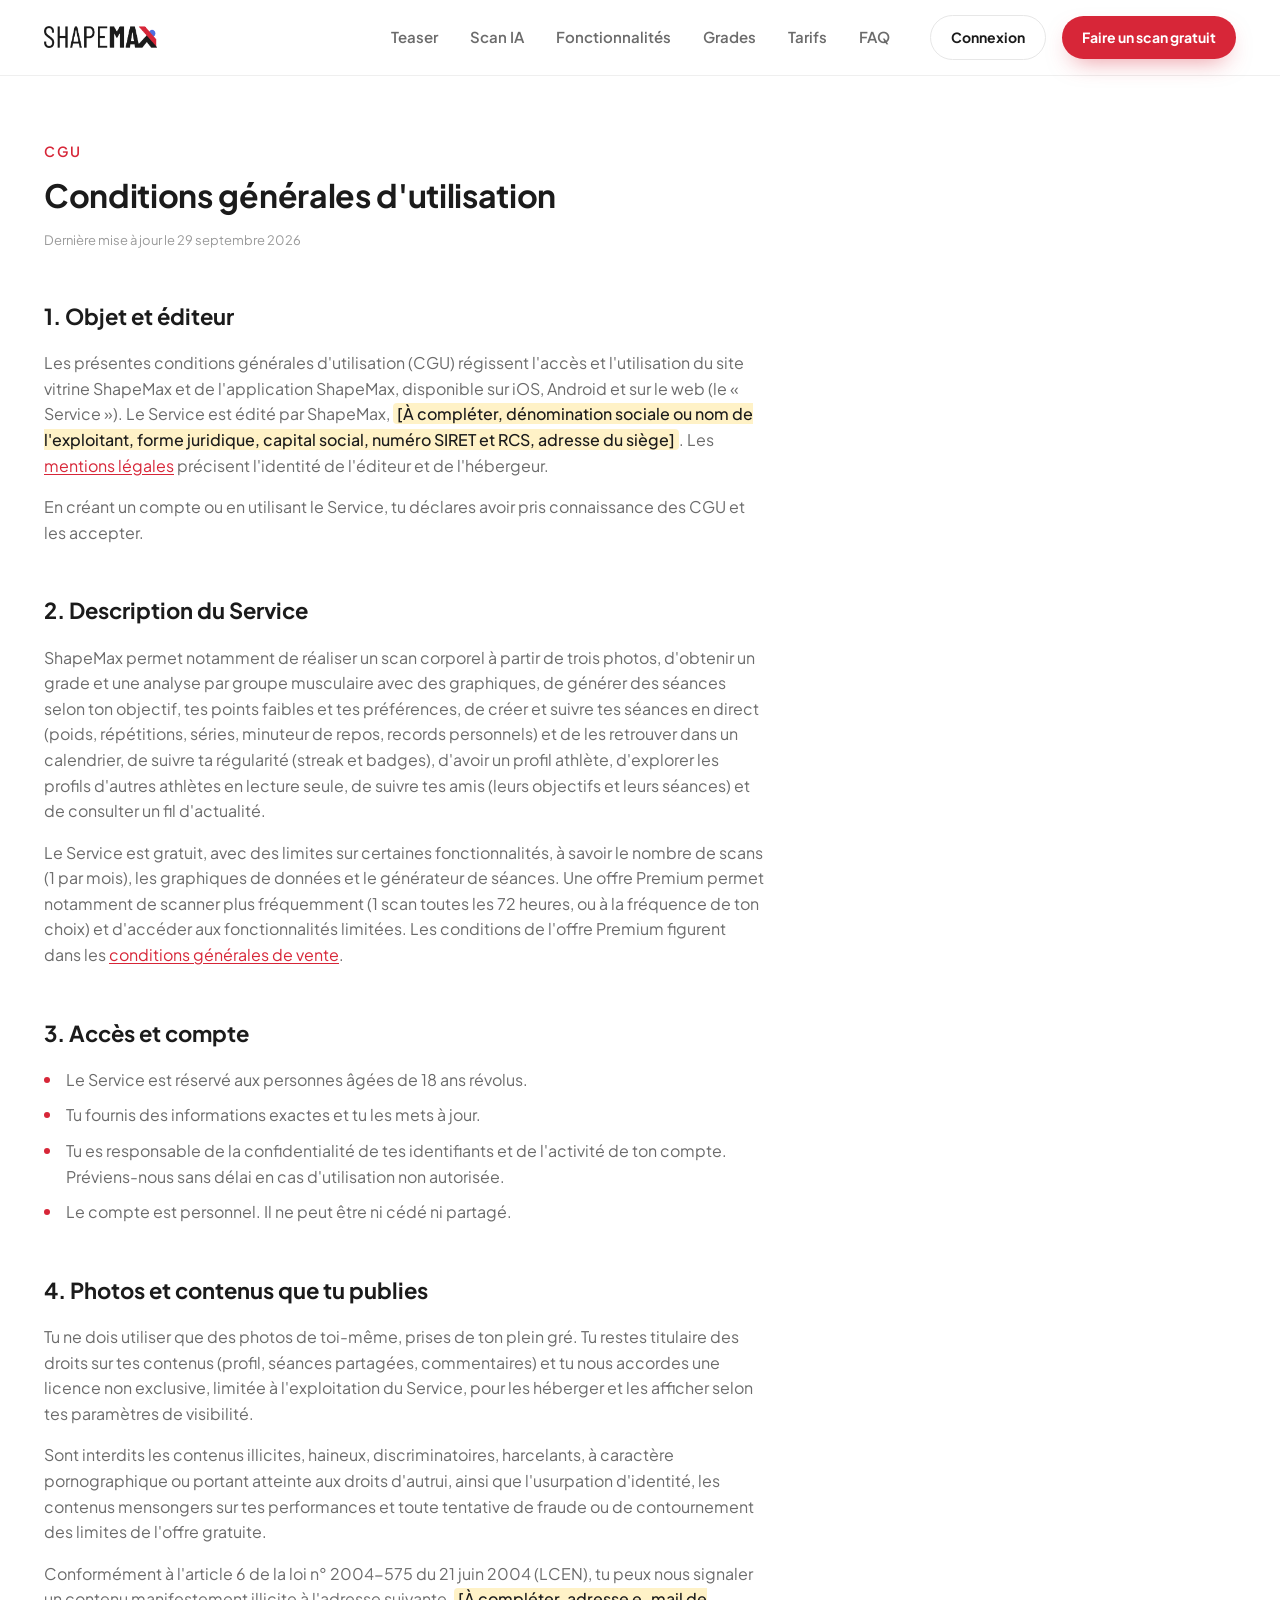
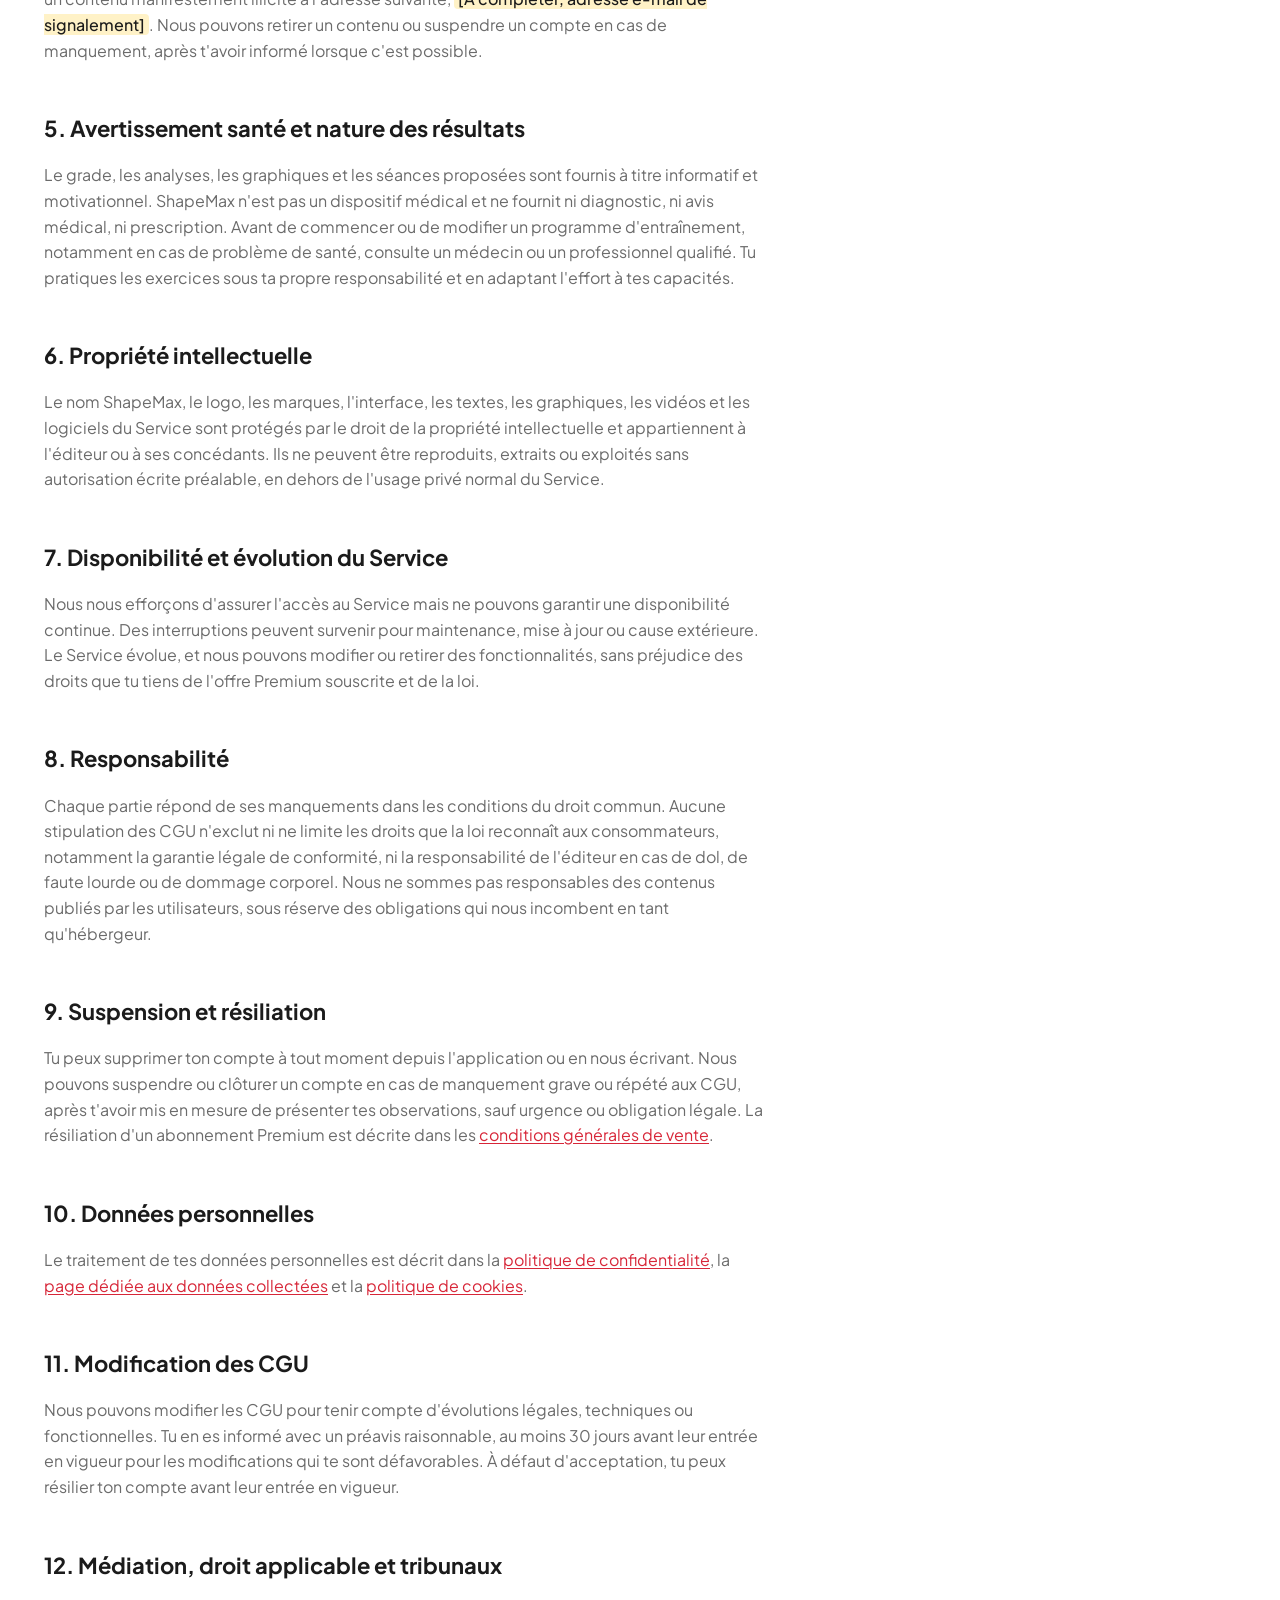
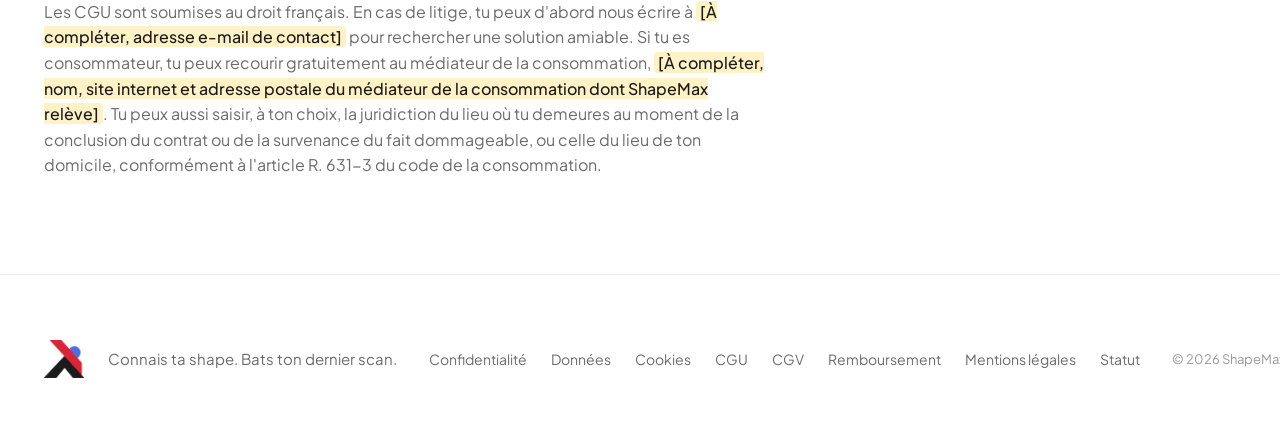
==== commit bcf3c85b: "feat: navbar complète et centrée - Ajoute Scan IA et Tarifs au menu (accueil et pages légales), dans" ====
--- a/cgu.html
+++ b/cgu.html
@@ -28,9 +28,11 @@
 
     <nav class="main-nav" id="main-nav" aria-label="Navigation principale">
       <a href="index.html#demo">Teaser</a>
+      <a href="index.html#scan-ia">Scan IA</a>
       <a href="index.html#fonctionnalites">Fonctionnalités</a>
       <a href="index.html#grades">Grades</a>
       <a hidden href="index.html#avis">Avis</a>
+      <a href="index.html#tarifs">Tarifs</a>
       <a href="index.html#faq">FAQ</a>
       <a href="https://app.shapemax.hugobaras.fr/home" class="nav-login">Connexion</a>
     </nav>
--- a/css/style.css
+++ b/css/style.css
@@ -372,14 +372,20 @@
 }
 
 .header-inner { display: flex; align-items: center; justify-content: space-between; gap: var(--space-3); }
+/* Desktop: logo | menu | actions on a 3-column grid, so the menu sits at the
+   true centre of the bar whatever the widths of the logo and the buttons. */
+@media (min-width: 1025px) {
+  .header-inner { display: grid; grid-template-columns: 1fr auto 1fr; }
+  .header-actions { justify-self: end; }
+}
 
 .logo { display: flex; align-items: center; }
 .logo-img { height: 22px; width: auto; display: block; }
 .logo-img--dark { display: none; }
 
 .main-nav { display: flex; gap: var(--space-4); }
-@media (max-width: 1100px) { .main-nav { gap: var(--space-3); } }
-@media (max-width: 960px) { .main-nav { gap: var(--space-2); } }
+@media (max-width: 1240px) { .main-nav { gap: var(--space-3); } }
+@media (max-width: 1120px) { .main-nav { gap: 20px; } }
 .main-nav a {
   font-weight: 600;
   font-size: 15px;
@@ -522,12 +528,13 @@
 }
 .fan-card-sub { margin-top: 4px; font-size: 13px; font-weight: 600; opacity: 0.7; }
 
-/* Radar: the app's radar card (dark, in both themes) */
-.fan-card--radar { background: #1c1c1e; color: #ffffff; border: 1px solid #2c2c2e; }
+/* Radar: the app's chart on the brand blue, so it never sits dark next
+   to the dark scan card. */
+.fan-card--radar { background: #cfdcff; color: #1b1b1b; }
 .fan-radar { display: block; width: 86%; margin: 12px auto 0; }
-.fan-radar-grid polygon, .fan-radar-grid path { fill: none; stroke: rgba(255, 255, 255, 0.38); stroke-width: 1.2; }
-.fan-radar-fill { fill: rgba(215, 38, 56, 0.32); }
-.fan-radar-ref { fill: rgba(244, 184, 206, 0.78); }
+.fan-radar-grid polygon, .fan-radar-grid path { fill: none; stroke: rgba(27, 27, 27, 0.22); stroke-width: 1.2; }
+.fan-radar-fill { fill: rgba(215, 38, 56, 0.22); }
+.fan-radar-ref { fill: rgba(244, 160, 168, 0.85); }
 .fan-radar-line { fill: none; stroke: #e5293d; stroke-width: 3.5; stroke-linejoin: round; }
 .fan-radar-dots circle { fill: #e5293d; }
 
@@ -537,8 +544,8 @@
    and the one above tilted behind it. */
 .fan-badges {
   position: relative;
-  height: 160px;
-  margin-top: 18px;
+  height: 150px;
+  margin-top: 2px;
 }
 .fan-badge {
   position: absolute;
@@ -575,8 +582,9 @@
 }
 .fan-exos b { font-weight: 800; }
 
-/* Progression: surface card (follows the theme) */
-.fan-card--progress { background: var(--bg-card); color: var(--text); border: 1px solid var(--border-soft); }
+/* Progression: white in both themes (keeps the centre of the fan light) */
+.fan-card--progress { background: #ffffff; color: #1b1b1b; border: 1px solid #ededed; }
+.fan-card--progress .fan-score span { color: #6b6b6b; }
 .fan-score {
   margin-top: 16px;
   font-family: var(--font-display);
@@ -847,7 +855,7 @@
   .scan-art .bone, .scan-art .kps circle, .scan-label, .scan-done { opacity: 1; animation: none !important; }
 }
 
-.scan-steps { display: flex; flex-direction: column; gap: 10px; }
+.scan-steps { display: flex; flex-direction: column; gap: 10px; margin: 0; padding: 0; list-style: none; }
 .scan-step {
   display: grid;
   grid-template-columns: 46px 1fr;
@@ -884,16 +892,6 @@
   background: var(--accent-soft);
   box-shadow: 0 0 0 5px var(--accent-soft);
 }
-/* The privacy step stays tinted: it is the message this section must carry. */
-.scan-step--privacy,
-.scan-step--privacy.is-active { background: var(--blue-soft); border-color: transparent; }
-.scan-step--privacy .scan-step-num { color: var(--blue-strong); }
-.scan-step--privacy.is-active .scan-step-num {
-  border-color: var(--blue-strong);
-  color: var(--blue-strong);
-  background: var(--blue-soft);
-  box-shadow: 0 0 0 5px var(--blue-soft);
-}
 
 @media (max-width: 980px) {
   .scan-ia-inner { grid-template-columns: 1fr; }
@@ -910,133 +908,259 @@
 }
 
 
-/* ---------- features (bento grid) ---------- */
-
-.bento-grid {
-  margin-top: var(--space-6);
+/* Privacy banner above the demo: the promise, stated once and plainly. */
+.scan-privacy {
+  max-width: 980px;
+  margin: var(--space-5) auto 0;
   display: grid;
-  grid-template-columns: repeat(4, 1fr);
-  grid-template-areas:
-    "big big photo f2"
-    "big big f3    f4";
+  grid-template-columns: auto 1fr;
+  align-items: center;
   gap: var(--space-3);
-}
-
-.bento-tile {
+  padding: 22px 28px;
+  border-radius: 20px;
+  background: var(--blue-soft);
+  border: 1px solid rgba(79, 111, 224, 0.22);
+}
+.scan-privacy-icon {
+  width: 56px; height: 56px;
+  display: flex; align-items: center; justify-content: center;
+  border-radius: 50%;
+  background: var(--bg-card);
+  color: var(--blue-strong);
+  box-shadow: 0 0 0 6px rgba(79, 111, 224, 0.12);
+}
+.scan-privacy-icon svg { width: 26px; height: 26px; }
+.scan-privacy-copy h3 { font-family: var(--font-display); font-weight: 700; font-size: 20px; }
+.scan-privacy-copy p { margin-top: 4px; color: var(--text-muted); font-size: 15px; }
+.scan-privacy + .scan-ia-inner { margin-top: var(--space-5); }
+
+@media (max-width: 860px) {
+  .scan-privacy { grid-template-columns: auto 1fr; padding: 20px; }
+}
+@media (max-width: 640px) {
+  .scan-privacy { gap: var(--space-2); }
+  .scan-privacy-icon { width: 46px; height: 46px; }
+  .scan-privacy-copy h3 { font-size: 18px; }
+  .scan-privacy-copy p { font-size: 14.5px; }
+}
+
+/* ---------- features (banner + three cards) ---------- */
+
+.feat { margin-top: var(--space-6); display: flex; flex-direction: column; gap: var(--space-3); }
+
+/* Banner: the headline feature, on the brand red. */
+.feat-banner {
+  display: grid;
+  grid-template-columns: minmax(0, 1.1fr) minmax(0, 0.9fr);
+  align-items: center;
+  gap: var(--space-5);
+  padding: var(--space-5);
+  border-radius: 28px;
+  background:
+    radial-gradient(70% 90% at 85% 20%, rgba(255, 255, 255, 0.16), transparent 60%),
+    var(--accent);
+  color: #ffffff;
+  overflow: hidden;
+  box-shadow: 0 30px 60px -32px rgba(215, 38, 56, 0.7);
+}
+.feat-banner-icon {
+  width: 52px; height: 52px;
+  display: flex; align-items: center; justify-content: center;
+  border-radius: 14px;
+  background: rgba(255, 255, 255, 0.18);
+}
+.feat-banner-icon svg { width: 26px; height: 26px; }
+.feat-banner h3 {
+  margin-top: var(--space-3);
+  font-family: var(--font-display);
+  font-weight: 800;
+  font-size: clamp(28px, 3.2vw, 40px);
+  line-height: 1.1;
+  letter-spacing: -0.02em;
+  max-width: 480px;
+}
+.feat-banner p { margin-top: var(--space-2); font-size: 16.5px; line-height: 1.6; opacity: 0.92; max-width: 470px; }
+.feat-banner-tag {
+  display: inline-block;
+  margin-top: var(--space-3);
+  padding: 7px 14px;
+  border-radius: var(--radius-pill);
+  background: #ffffff;
+  color: var(--accent);
+  font-weight: 700;
+  font-size: 13px;
+}
+.feat-banner-visual { display: flex; justify-content: center; }
+.feat-banner-visual .app-card { rotate: 2deg; }
+.feat-banner-visual .app-priority { background: #2a1a1d; border: 1px solid rgba(215, 38, 56, 0.45); }
+
+/* Three cards, each with its app visual on top. */
+.feat-cards { display: grid; grid-template-columns: repeat(3, minmax(0, 1fr)); gap: var(--space-3); }
+.feat-card {
+  display: flex;
+  flex-direction: column;
+  padding: 14px 14px var(--space-4);
+  border-radius: 24px;
   background: var(--bg-card);
   border: 1px solid var(--border-soft);
-  border-radius: var(--radius-lg);
   box-shadow: var(--shadow-card);
-  padding: var(--space-4);
+  transition: transform 0.25s var(--ease), box-shadow 0.25s var(--ease), border-color 0.25s var(--ease);
+}
+.feat-card:hover { transform: translateY(-3px); border-color: var(--accent); box-shadow: var(--shadow-card-hover); }
+.feat-card-visual {
+  height: 268px;
   display: flex;
   flex-direction: column;
-  gap: var(--space-2);
   justify-content: center;
-  transition: border-color 0.25s var(--ease), transform 0.25s var(--ease), box-shadow 0.25s var(--ease);
-  min-height: 180px;
-}
-.bento-tile:hover { border-color: var(--accent); transform: translateY(-3px); box-shadow: var(--shadow-card-hover); }
-
-.bento-tile--lg {
-  grid-area: big;
-  justify-content: center;
-  padding: var(--space-5);
-  background: linear-gradient(160deg, var(--accent-grad), var(--bg-card) 65%);
-  border-color: rgba(215, 38, 56, 0.3);
-}
-.bento-tile.bento-tile--lg h3 { font-size: clamp(26px, 2.8vw, 34px); line-height: 1.15; max-width: 440px; }
-.bento-flow {
-  display: flex;
-  flex-wrap: wrap;
+  padding: 18px 20px;
+  border-radius: 16px;
+  background:
+    radial-gradient(80% 70% at 50% 30%, rgba(215, 38, 56, 0.16), transparent 70%),
+    #1c1c1e;
+  color: #ffffff;
+}
+.feat-card-visual--radar { align-items: center; padding: 10px; }
+.feat-card-visual--radar .app-radar { height: 100%; width: auto; margin: 0; }
+.feat-card-visual .app-radar-labels text { font-size: 15px; }
+.feat-card-visual .app-muscles { margin: 0; gap: 11px; }
+.feat-card-visual .app-muscles li { grid-template-columns: 84px 1fr 34px; font-size: 14px; }
+.feat-card-visual .app-score { margin: 0; }
+.feat-card-visual .app-score strong { font-size: 38px; }
+.feat-card-visual .app-chart { margin-top: 10px; }
+.feat-card h3 { margin: var(--space-3) 10px 0; font-family: var(--font-display); font-weight: 700; font-size: 20px; }
+.feat-card > p { margin: 6px 10px 0; color: var(--text-muted); font-size: 14.5px; line-height: 1.55; }
+
+.app-card {
+  width: 100%;
+  max-width: 380px;
+  padding: 20px;
+  border-radius: 24px;
+  background: #1c1c1e;
+  border: 1px solid #2c2c2e;
+  color: #ffffff;
+  box-shadow: 0 30px 60px -30px rgba(0, 0, 0, 0.8);
+}
+.app-head {
+  display: flex;
+  justify-content: space-between;
+  align-items: baseline;
+  gap: 8px;
+  font-weight: 600;
+  font-size: 13px;
+  letter-spacing: 0.08em;
+  text-transform: uppercase;
+  color: #a8a8a8;
+}
+.app-head small { font-size: 12px; letter-spacing: 0; text-transform: none; color: #7a7a7a; }
+
+/* séance */
+.app-priority {
+  margin-top: 14px;
+  padding: 14px 16px;
+  border-radius: 16px;
+  background: var(--accent);
+}
+.app-priority span { font-size: 11px; font-weight: 600; letter-spacing: 0.08em; text-transform: uppercase; opacity: 0.85; }
+.app-priority strong { display: block; margin-top: 2px; font-family: var(--font-display); font-weight: 700; font-size: 20px; }
+.app-priority p { margin-top: 4px; font-size: 13px; line-height: 1.45; opacity: 0.92; }
+.app-exos { margin-top: 12px; display: flex; flex-direction: column; gap: 8px; }
+.app-exos li {
+  display: flex;
   align-items: center;
-  gap: 8px;
-  margin: var(--space-1) 0 0;
-  padding: 0;
-  list-style: none;
-}
-.bento-flow li {
-  display: flex;
-  align-items: center;
-  gap: 8px;
-  font-family: var(--font-display);
-  font-weight: 600;
-  font-size: 14px;
-}
-.bento-flow li:not(:last-child)::after {
-  content: "";
-  width: 18px;
-  height: 1.5px;
-  background: var(--accent);
-  opacity: 0.5;
-}
-.bento-flow li span, .bento-flow li { color: var(--text); }
-.bento-flow li:last-child {
-  padding: 6px 14px;
+  gap: 12px;
+  padding: 10px;
+  border-radius: 14px;
+  background: #2a1a1d;
+  border: 1px solid rgba(215, 38, 56, 0.35);
+}
+.app-exo-thumb {
+  width: 44px; height: 44px;
+  flex-shrink: 0;
+  display: flex; align-items: center; justify-content: center;
+  border-radius: 10px;
+  background: #ffffff;
+  color: #d72638;
+}
+.app-exo-thumb svg { width: 22px; height: 22px; }
+.app-exo-copy { display: flex; flex-direction: column; align-items: flex-start; gap: 3px; min-width: 0; }
+.app-exo-copy strong { font-weight: 600; font-size: 14px; }
+.app-exo-copy em {
+  padding: 2px 8px;
   border-radius: var(--radius-pill);
   background: var(--accent);
-  color: #ffffff;
-}
-.bento-tile--lg p { max-width: 420px; }
-.bento-tile-stat {
-  margin-top: var(--space-2);
-  display: inline-block;
-  width: fit-content;
-  font-family: var(--font-display);
-  font-weight: 600;
-  font-size: 13.5px;
-  letter-spacing: 0.03em;
-  color: var(--accent);
-  border-top: 1px solid rgba(215, 38, 56, 0.25);
-  padding-top: var(--space-2);
-}
-
-.bento-tile--photo {
-  grid-area: photo;
-  position: relative;
-  padding: 0;
-  min-height: 180px;
-  border: 1px solid var(--border-soft);
-  overflow: hidden;
-  justify-content: flex-end;
-}
-.tile-img {
-  position: absolute;
-  inset: 0;
-  width: 100%;
-  height: 100%;
-  object-fit: cover;
-}
-.bento-tile--photo::after {
-  content: "";
-  position: absolute;
-  inset: 0;
-  background: linear-gradient(180deg, rgba(7, 11, 22, 0.1) 40%, rgba(7, 11, 22, 0.92) 100%);
-}
-.bento-tile-caption { position: relative; z-index: 1; }
-.bento-tile-caption {
-  padding: var(--space-3);
-  font-family: var(--font-display);
-  font-weight: 600;
-  font-size: 16px;
-  /* The photo overlay is dark in both themes, so the caption is always white. */
-  color: #ffffff;
-}
-
-.feature-icon {
-  width: 46px; height: 46px;
-  display: flex; align-items: center; justify-content: center;
-  background: var(--accent-soft);
-  border-radius: var(--radius-md);
-}
-.feature-icon svg { width: 22px; height: 22px; stroke: var(--accent); fill: none; stroke-width: 1.8; }
-.feature-icon--blue { background: var(--blue-soft); }
-.feature-icon--blue svg { stroke: var(--blue-strong); }
-.bento-tile h3 { font-family: var(--font-display); font-weight: 700; font-size: 20px; }
-.bento-tile p { color: var(--text-muted); font-size: 14.5px; }
-
-.bento-grid > .bento-tile:nth-of-type(3) { grid-area: f2; }
-.bento-grid > .bento-tile:nth-of-type(4) { grid-area: f3; }
-.bento-grid > .bento-tile:nth-of-type(5) { grid-area: f4; }
+  font-style: normal;
+  font-weight: 700;
+  font-size: 10px;
+  letter-spacing: 0.04em;
+  text-transform: uppercase;
+}
+.app-exo-copy small { font-size: 12px; color: #9a9a9a; }
+
+/* radar */
+.app-radar { display: block; width: 100%; margin-top: 8px; }
+.app-radar-grid polygon, .app-radar-grid path { fill: none; stroke: rgba(255, 255, 255, 0.3); stroke-width: 1; }
+.app-radar-fill { fill: rgba(215, 38, 56, 0.32); }
+.app-radar-prev { fill: rgba(244, 184, 206, 0.78); }
+.app-radar-line { fill: none; stroke: #e5293d; stroke-width: 3; stroke-linejoin: round; }
+.app-radar-dots circle { fill: #e5293d; }
+.app-radar-labels text { fill: #c4c4c4; font-family: var(--font-display); font-weight: 600; font-size: 12px; }
+.app-legend { display: flex; justify-content: center; gap: var(--space-3); margin-top: 6px; font-size: 12.5px; color: #a8a8a8; }
+.app-legend span { display: inline-flex; align-items: center; gap: 7px; }
+.app-key { width: 11px; height: 11px; border-radius: 3px; }
+.app-key--cur { background: #e5293d; }
+.app-key--prev { background: #f4b8ce; }
+
+/* notes */
+.app-muscles { margin-top: 14px; display: flex; flex-direction: column; gap: 12px; }
+.app-muscles li {
+  display: grid;
+  grid-template-columns: 92px 1fr 38px;
+  align-items: center;
+  gap: 12px;
+  font-size: 15px;
+}
+.app-muscles i {
+  height: 6px;
+  border-radius: var(--radius-pill);
+  background: linear-gradient(#cfdcff, #cfdcff) no-repeat 0 0 / var(--v) 100%, rgba(255, 255, 255, 0.1);
+}
+.app-muscles b { text-align: right; font-weight: 800; }
+.app-muscles .is-weak span, .app-muscles .is-weak b { color: #ff6b7a; }
+.app-muscles .is-weak i { background: linear-gradient(#e5293d, #e5293d) no-repeat 0 0 / var(--v) 100%, rgba(255, 255, 255, 0.1); }
+.feat-card.is-visible .app-muscles i { animation: feat-bar 0.9s var(--ease) 0.3s backwards; }
+@keyframes feat-bar { from { background-size: 0 100%; } }
+
+/* progression */
+.app-score { display: flex; align-items: baseline; flex-wrap: wrap; gap: 2px 6px; margin-top: 12px; }
+.app-score strong { font-family: var(--font-display); font-weight: 800; font-size: 46px; line-height: 1; }
+.app-score span { font-weight: 600; color: #a8a8a8; }
+.app-score em { flex-basis: 100%; font-style: normal; font-weight: 600; font-size: 13px; color: #cfdcff; }
+.app-chart { display: block; width: 100%; margin-top: 16px; overflow: visible; }
+.app-chart-grid line { stroke: rgba(255, 255, 255, 0.1); stroke-width: 1; }
+.app-chart-area { fill: rgba(215, 38, 56, 0.18); }
+.app-chart-line { fill: none; stroke: #e5293d; stroke-width: 3; stroke-linejoin: round; stroke-linecap: round; }
+.app-chart-dots circle { fill: #e5293d; }
+.app-chart-labels text { fill: #8a8a8a; font-size: 11px; font-weight: 600; }
+.feat-card.is-visible .app-chart-line { stroke-dasharray: 600; animation: feat-draw 1.2s var(--ease) 0.3s backwards; }
+@keyframes feat-draw { from { stroke-dashoffset: 600; } }
+
+@media (max-width: 980px) {
+  .feat-banner { grid-template-columns: 1fr; padding: var(--space-4); gap: var(--space-4); }
+  .feat-banner-visual .app-card { rotate: 0deg; }
+  .feat-cards { grid-template-columns: 1fr; max-width: 520px; width: 100%; margin-inline: auto; }
+  .feat-card-visual { height: auto; min-height: 230px; }
+}
+@media (max-width: 640px) {
+  .feat { margin-top: var(--space-4); gap: var(--space-2); }
+  .feat-banner { padding: var(--space-3); border-radius: 22px; }
+  .feat-banner p { font-size: 15px; }
+  .app-card { padding: 16px; }
+}
+
+@media (prefers-reduced-motion: reduce) {
+  .feat-card.is-visible .app-muscles i,
+  .feat-card.is-visible .app-chart-line { animation: none; }
+}
 
 /* ---------- grades ---------- */
 
@@ -1245,74 +1369,6 @@
   .grade-badge { translate: none; }
 }
 
-/* ---------- privacy ---------- */
-
-.privacy-inner {
-  display: grid;
-  grid-template-columns: 1.1fr 0.9fr;
-  gap: var(--space-5);
-  align-items: center;
-}
-.trust-stats {
-  margin-top: var(--space-4);
-  display: flex;
-  gap: var(--space-4);
-}
-.trust-stat {
-  display: flex;
-  flex-direction: column;
-  gap: 6px;
-  padding-left: var(--space-3);
-  border-left: 1px solid var(--border-soft);
-}
-.trust-stat:first-child { padding-left: 0; border-left: none; }
-.trust-stat-value {
-  font-family: var(--font-display);
-  font-weight: 700;
-  font-size: clamp(26px, 3vw, 34px);
-  color: var(--accent);
-  line-height: 1;
-}
-.trust-stat:nth-child(2) .trust-stat-value { color: var(--blue-strong); }
-.trust-stat-label { font-size: 13px; color: var(--text-muted); max-width: 160px; }
-
-.privacy-visual {
-  position: relative;
-  min-height: 340px;
-  border-radius: var(--radius-lg);
-  border: 1px solid var(--border-soft);
-  overflow: hidden;
-  display: flex;
-  align-items: center;
-  justify-content: center;
-}
-.privacy-visual::before {
-  content: "";
-  position: absolute;
-  inset: 0;
-  background-image:
-    linear-gradient(180deg, rgba(7, 11, 22, 0.45), rgba(7, 11, 22, 0.75)),
-    url("../assets/images/boxing-dark.webp");
-  background-size: cover;
-  background-position: center;
-  filter: blur(7px);
-  transform: scale(1.1);
-}
-.privacy-visual-icon {
-  position: relative;
-  z-index: 1;
-  width: 100px; height: 100px;
-  display: flex;
-  align-items: center;
-  justify-content: center;
-  background: rgba(11, 17, 34, 0.55);
-  border: 1px solid rgba(215, 38, 56, 0.4);
-  border-radius: 50%;
-  backdrop-filter: blur(8px);
-  color: var(--accent);
-}
-.privacy-visual-icon svg { width: 46px; height: 46px; }
-
 /* ---------- avis (reviews) ---------- */
 
 .review-list {
@@ -1533,75 +1589,83 @@
   border: 0;
 }
 
-.compare { max-width: 880px; margin: var(--space-6) auto 0; }
-.compare-table {
-  width: 100%;
-  table-layout: fixed;
-  border-collapse: separate;
-  border-spacing: 0;
+.plans {
+  max-width: 820px;
+  margin: var(--space-5) auto 0;
+  display: grid;
+  grid-template-columns: repeat(2, minmax(0, 1fr));
+  gap: var(--space-3);
+  align-items: start;
+}
+.plan {
+  position: relative;
+  display: flex;
+  flex-direction: column;
+  padding: var(--space-4);
+  border-radius: 20px;
   background: var(--bg-card);
   border: 1px solid var(--border-soft);
-  border-radius: var(--radius-lg);
   box-shadow: var(--shadow-card);
 }
-.compare-table th, .compare-table td { padding: 14px 16px; text-align: center; vertical-align: middle; font-size: 14px; }
-.compare-table tbody th {
-  text-align: left;
-  font-weight: 600;
-  color: var(--text-muted);
-}
-.compare-table tbody td { color: var(--text); font-weight: 600; line-height: 1.35; }
-.compare-table tbody tr > * { border-top: 1px solid var(--border-soft); }
-.compare-table tbody tr:nth-child(even) > th,
-.compare-table tbody tr:nth-child(even) > td:nth-child(2) { background: var(--bg-elevated); }
-.compare-corner { width: 36%; }
-
-.compare-plan { padding-top: 26px; padding-bottom: 20px; position: relative; font-weight: 400; }
-.compare-name { display: block; font-family: var(--font-display); font-weight: 800; font-size: 18px; color: var(--text); }
-.compare-tag { display: block; margin-top: 2px; font-size: 12px; color: var(--text-muted); }
-.compare-price {
-  display: block;
-  margin-top: 14px;
+.plan--premium {
+  border: 2px solid var(--accent);
+  background: linear-gradient(170deg, var(--accent-soft), var(--bg-card) 55%);
+  box-shadow: var(--shadow-card-hover);
+}
+.plan-badge {
+  position: absolute;
+  top: -13px;
+  right: var(--space-4);
+  padding: 4px 12px;
+  border-radius: var(--radius-pill);
+  background: var(--accent);
+  color: #ffffff;
+  font-weight: 700;
+  font-size: 12px;
+}
+.plan-name { font-family: var(--font-display); font-weight: 800; font-size: 20px; }
+.plan--premium .plan-name { color: var(--accent-strong); }
+.plan-tag { margin-top: 2px; font-size: 13.5px; color: var(--text-muted); }
+.plan-price {
+  margin-top: var(--space-2);
   font-family: var(--font-display);
   font-weight: 800;
-  font-size: 34px;
+  font-size: 40px;
   line-height: 1;
-  color: var(--text);
-}
-.compare-price small { font-size: 13px; font-weight: 600; margin-left: 2px; opacity: 0.8; }
-.compare-alt { display: block; margin-top: 6px; font-size: 12px; font-weight: 600; opacity: 0.85; }
-
-/* Premium column: softly tinted block outlined in the accent colour. */
-.compare { --cmp-head: rgba(215, 38, 56, 0.12); --cmp-body: rgba(215, 38, 56, 0.06); }
-@media (prefers-color-scheme: dark) {
-  .compare { --cmp-head: rgba(215, 38, 56, 0.24); --cmp-body: rgba(215, 38, 56, 0.12); }
-}
-.compare-plan--premium { background: var(--cmp-head); }
-.compare-table tbody td:nth-child(3),
-.compare-table tfoot td:nth-child(3) { background: var(--cmp-body); }
-.compare-plan--premium,
-.compare-table tbody td:nth-child(3),
-.compare-table tfoot td:nth-child(3) { border-left: 2px solid var(--accent); border-right: 2px solid var(--accent); }
-.compare-plan--premium .compare-name { color: var(--accent-strong); }
-.compare-table tfoot td { padding: 20px 14px 24px; border-top: 1px solid var(--border-soft); }
-.compare-plan--premium { border-top: 2px solid var(--accent); border-top-right-radius: var(--radius-lg); }
-.compare-table tfoot td:nth-child(3) { border-bottom: 2px solid var(--accent); border-bottom-right-radius: var(--radius-lg); }
-.compare-table tfoot td:nth-child(-n+2) { border-top-color: transparent; }
-
-.cmp-check, .cmp-cross {
-  display: inline-flex;
-  align-items: center;
-  justify-content: center;
-  width: 26px; height: 26px;
+  letter-spacing: -0.02em;
+}
+.plan-price small { font-size: 15px; font-weight: 600; color: var(--text-muted); margin-left: 3px; letter-spacing: 0; }
+.plan-alt { margin-top: 6px; font-size: 13px; font-weight: 600; color: var(--text-muted); }
+.plan-cta { margin-top: var(--space-3); width: 100%; }
+.plan-list {
+  margin-top: var(--space-3);
+  padding-top: var(--space-3);
+  border-top: 1px solid var(--border-soft);
+  display: flex;
+  flex-direction: column;
+  gap: 10px;
+  font-size: 14.5px;
+}
+.plan-list li { display: flex; align-items: flex-start; gap: 10px; }
+.plan-list svg {
+  flex-shrink: 0;
+  width: 20px; height: 20px;
+  padding: 4px;
   border-radius: 50%;
-}
-.cmp-check svg, .cmp-cross svg { width: 14px; height: 14px; fill: none; stroke-width: 2.6; stroke-linecap: round; stroke-linejoin: round; }
-.cmp-check { background: var(--accent-soft); }
-.cmp-check svg { stroke: var(--accent-strong); }
-.cmp-cross { background: rgba(127, 127, 127, 0.14); }
-.cmp-cross svg { stroke: var(--text-muted); }
-.compare-table tbody td:nth-child(3) .cmp-check { background: var(--accent); }
-.compare-table tbody td:nth-child(3) .cmp-check svg { stroke: #ffffff; }
+  background: var(--accent-soft);
+  fill: none;
+  stroke: var(--accent-strong);
+  stroke-width: 3;
+  stroke-linecap: round;
+  stroke-linejoin: round;
+}
+.plan--premium .plan-list svg { background: var(--accent); stroke: #ffffff; }
+.plan-list-intro { font-weight: 700; font-size: 13px; color: var(--text-muted); }
+
+@media (max-width: 720px) {
+  .plans { grid-template-columns: 1fr; max-width: 440px; }
+  .plan { padding: var(--space-3); }
+}
 
 .compare-note { margin-top: var(--space-4); text-align: center; font-size: 13px; color: var(--text-faint); }
 #tarifs { padding-bottom: var(--space-3); }
@@ -1609,17 +1673,6 @@
 
 .compare-note a { color: var(--accent); text-decoration: underline; text-underline-offset: 2px; }
 
-@media (max-width: 640px) {
-  .compare-table th, .compare-table td { padding: 12px 8px; font-size: 12.5px; }
-  .compare-corner { width: 34%; }
-  .compare-name { font-size: 15px; }
-  .compare-tag { font-size: 11px; }
-  .compare-price { font-size: 26px; margin-top: 10px; }
-  .compare-price small { display: block; margin: 2px 0 0; font-size: 11px; }
-  .compare-alt { font-size: 11px; }
-  .compare-table tfoot td { padding: 16px 6px 20px; }
-  .compare-table tfoot .btn { padding: 10px 12px; font-size: 12px; }
-}
 
 /* ---------- reveal animation base ---------- */
 
@@ -1632,27 +1685,9 @@
 
 /* ---------- responsive ---------- */
 
-@media (max-width: 980px) {
-  .hero-sub { margin-inline: auto; }
-  .store-buttons { justify-content: center; }
-  .privacy-inner { grid-template-columns: 1fr; text-align: center; }
-  .privacy-visual { min-height: 360px; }
-  .trust-stats { flex-direction: column; align-items: center; gap: var(--space-2); }
-  .trust-stat { align-items: center; text-align: center; padding-left: 0; border-left: none; }
-  .trust-stat-label { max-width: 220px; }
-
-  .bento-grid {
-    grid-template-columns: repeat(2, 1fr);
-    grid-template-areas:
-      "big  big"
-      "photo f2"
-      "f3    f4";
-  }
-
-  .review-list { grid-template-columns: repeat(2, 1fr); }
-}
-
-@media (max-width: 860px) {
+/* Burger menu below 1025px: six links no longer fit centred between the
+   logo and the buttons. */
+@media (max-width: 1024px) {
   .main-nav { display: none; }
   .nav-toggle { display: flex; }
 
@@ -1667,18 +1702,18 @@
     padding: var(--space-3);
     gap: var(--space-2);
   }
+}
+
+@media (max-width: 980px) {
+  .hero-sub { margin-inline: auto; }
+  .store-buttons { justify-content: center; }
+
+  .review-list { grid-template-columns: repeat(2, 1fr); }
+}
+
+@media (max-width: 860px) {
 
   .review-list { grid-template-columns: 1fr; }
-  .bento-grid {
-    grid-template-columns: 1fr;
-    grid-template-areas:
-      "big"
-      "photo"
-      "f2"
-      "f3"
-      "f4";
-  }
-  .bento-tile--photo { min-height: 200px; }
 
   /* Collapse "avis"/"faq" to their first 3 items with a "voir plus" /
      "voir moins" toggle button -- desktop always shows the full list. */
@@ -1698,7 +1733,7 @@
   .nav-login { display: block; }
   .section { padding-block: var(--space-5); }
   .hero { padding-top: calc(var(--header-h) + var(--space-5)); }
-  .video-embed, .bento-grid, .review-list, .faq-list { margin-top: var(--space-4); }
+  .video-embed, .review-list, .faq-list { margin-top: var(--space-4); }
   .legal-main { padding-bottom: var(--space-5); }
   .store-btn { flex: 1; justify-content: center; padding-inline: 14px; }
   .faq-question { font-size: 16px; padding: 16px 18px; }
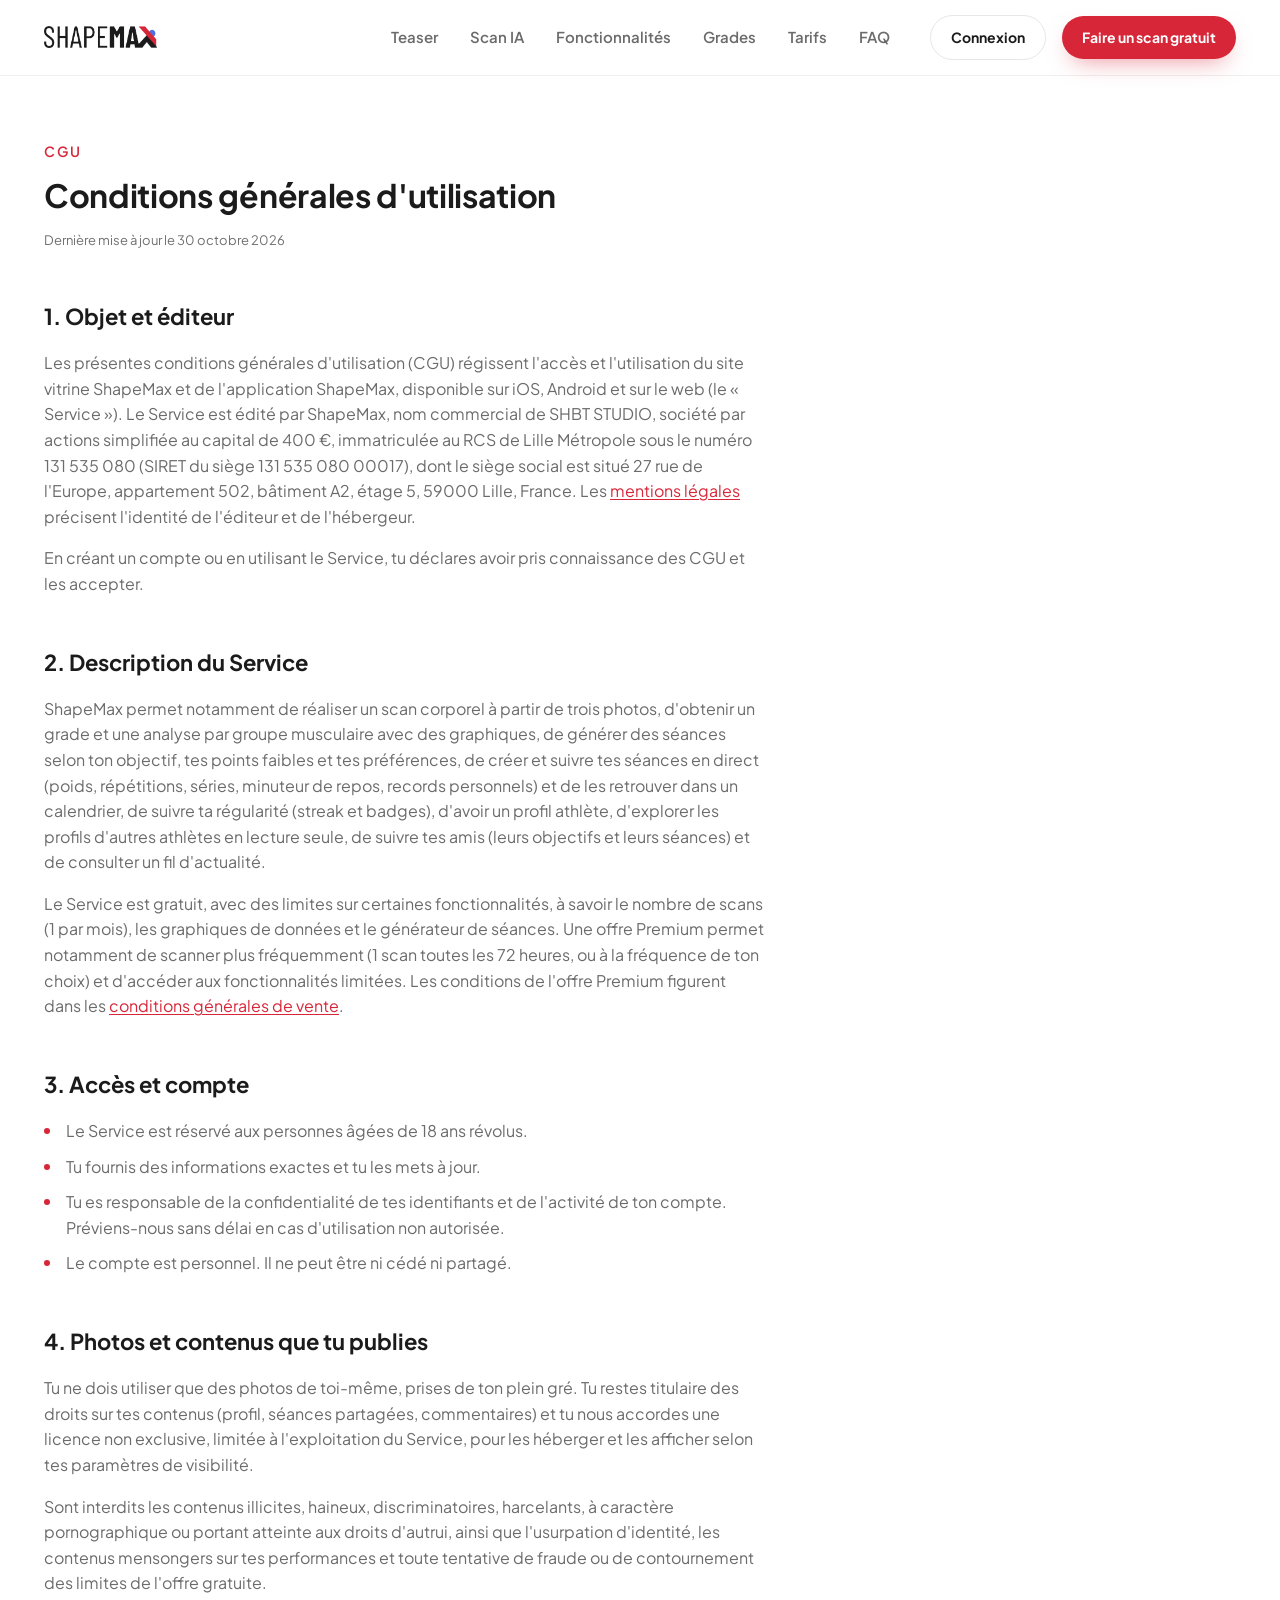
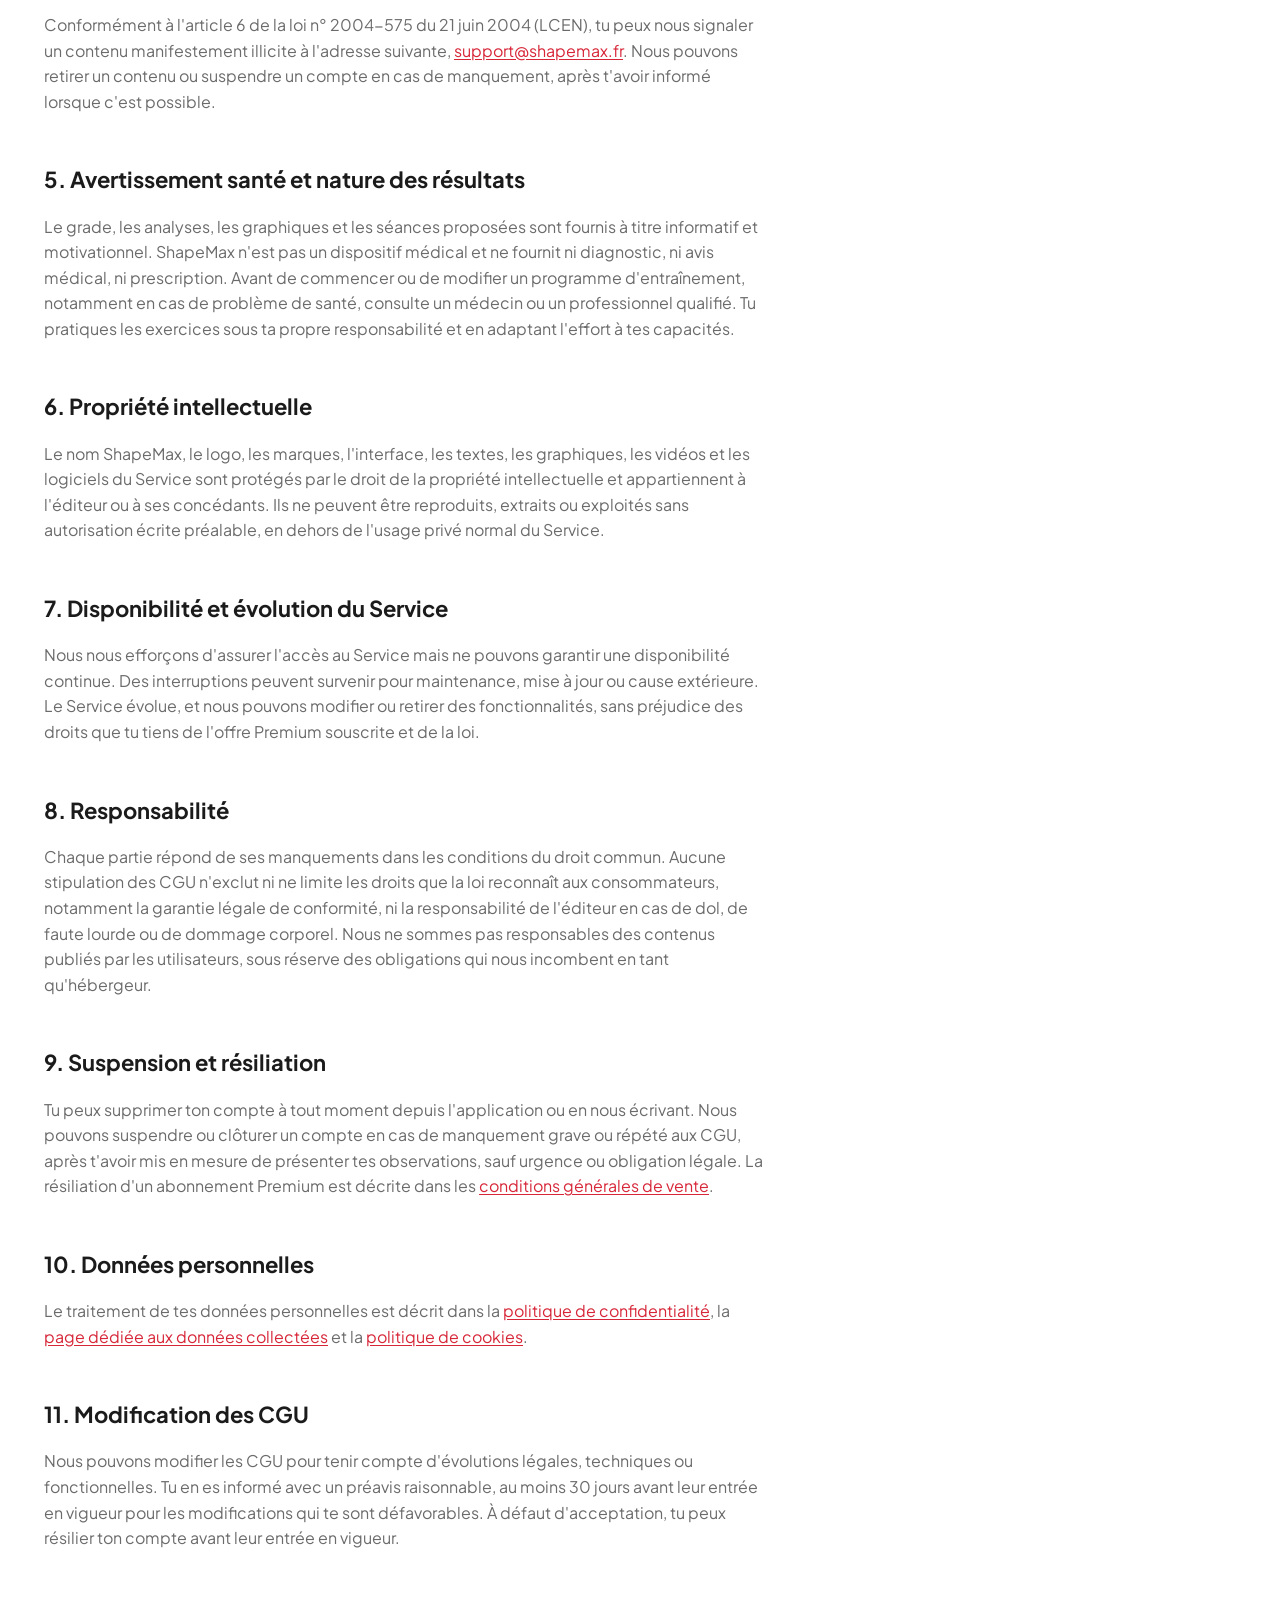
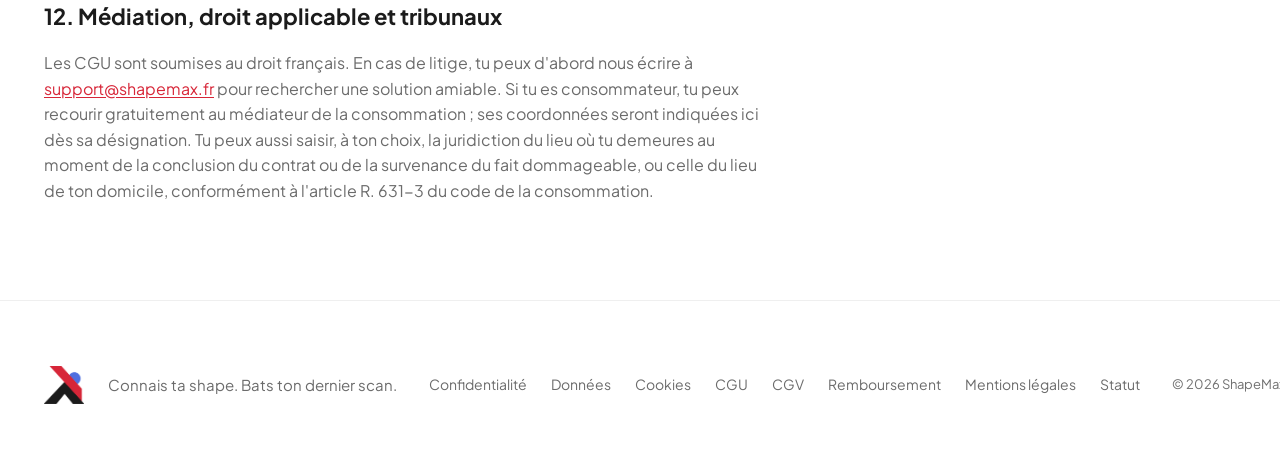
==== commit c8874850: "fix(legal): mentions de la SAS, contact, hébergeur et sous-traitants renseignés (SMAX-42, SMAX-24) R" ====
--- a/cgu.html
+++ b/cgu.html
@@ -53,13 +53,13 @@
     <div class="legal-header">
       <p class="eyebrow">CGU</p>
       <h1 class="section-title">Conditions générales d'utilisation</h1>
-      <p class="legal-updated">Dernière mise à jour le 29 septembre 2026</p>
+      <p class="legal-updated">Dernière mise à jour le 30 octobre 2026</p>
     </div>
 
     <div class="legal-body">
       <div>
         <h2>1. Objet et éditeur</h2>
-        <p>Les présentes conditions générales d'utilisation (CGU) régissent l'accès et l'utilisation du site vitrine ShapeMax et de l'application ShapeMax, disponible sur iOS, Android et sur le web (le « Service »). Le Service est édité par ShapeMax, <span class="todo">[À compléter, dénomination sociale ou nom de l'exploitant, forme juridique, capital social, numéro SIRET et RCS, adresse du siège]</span>. Les <a href="mentions-legales.html">mentions légales</a> précisent l'identité de l'éditeur et de l'hébergeur.</p>
+        <p>Les présentes conditions générales d'utilisation (CGU) régissent l'accès et l'utilisation du site vitrine ShapeMax et de l'application ShapeMax, disponible sur iOS, Android et sur le web (le « Service »). Le Service est édité par ShapeMax, nom commercial de SHBT STUDIO, société par actions simplifiée au capital de 400 €, immatriculée au RCS de Lille Métropole sous le numéro 131 535 080 (SIRET du siège 131 535 080 00017), dont le siège social est situé 27 rue de l'Europe, appartement 502, bâtiment A2, étage 5, 59000 Lille, France. Les <a href="mentions-legales.html">mentions légales</a> précisent l'identité de l'éditeur et de l'hébergeur.</p>
         <p>En créant un compte ou en utilisant le Service, tu déclares avoir pris connaissance des CGU et les accepter.</p>
       </div>
 
@@ -83,7 +83,7 @@
         <h2>4. Photos et contenus que tu publies</h2>
         <p>Tu ne dois utiliser que des photos de toi-même, prises de ton plein gré. Tu restes titulaire des droits sur tes contenus (profil, séances partagées, commentaires) et tu nous accordes une licence non exclusive, limitée à l'exploitation du Service, pour les héberger et les afficher selon tes paramètres de visibilité.</p>
         <p>Sont interdits les contenus illicites, haineux, discriminatoires, harcelants, à caractère pornographique ou portant atteinte aux droits d'autrui, ainsi que l'usurpation d'identité, les contenus mensongers sur tes performances et toute tentative de fraude ou de contournement des limites de l'offre gratuite.</p>
-        <p>Conformément à l'article 6 de la loi n° 2004-575 du 21 juin 2004 (LCEN), tu peux nous signaler un contenu manifestement illicite à l'adresse suivante, <span class="todo">[À compléter, adresse e-mail de signalement]</span>. Nous pouvons retirer un contenu ou suspendre un compte en cas de manquement, après t'avoir informé lorsque c'est possible.</p>
+        <p>Conformément à l'article 6 de la loi n° 2004-575 du 21 juin 2004 (LCEN), tu peux nous signaler un contenu manifestement illicite à l'adresse suivante, <a href="mailto:support@shapemax.fr">support@shapemax.fr</a>. Nous pouvons retirer un contenu ou suspendre un compte en cas de manquement, après t'avoir informé lorsque c'est possible.</p>
       </div>
 
       <div>
@@ -123,7 +123,7 @@
 
       <div>
         <h2>12. Médiation, droit applicable et tribunaux</h2>
-        <p>Les CGU sont soumises au droit français. En cas de litige, tu peux d'abord nous écrire à <span class="todo">[À compléter, adresse e-mail de contact]</span> pour rechercher une solution amiable. Si tu es consommateur, tu peux recourir gratuitement au médiateur de la consommation, <span class="todo">[À compléter, nom, site internet et adresse postale du médiateur de la consommation dont ShapeMax relève]</span>. Tu peux aussi saisir, à ton choix, la juridiction du lieu où tu demeures au moment de la conclusion du contrat ou de la survenance du fait dommageable, ou celle du lieu de ton domicile, conformément à l'article R. 631-3 du code de la consommation.</p>
+        <p>Les CGU sont soumises au droit français. En cas de litige, tu peux d'abord nous écrire à <a href="mailto:support@shapemax.fr">support@shapemax.fr</a> pour rechercher une solution amiable. Si tu es consommateur, tu peux recourir gratuitement au médiateur de la consommation ; ses coordonnées seront indiquées ici dès sa désignation. Tu peux aussi saisir, à ton choix, la juridiction du lieu où tu demeures au moment de la conclusion du contrat ou de la survenance du fait dommageable, ou celle du lieu de ton domicile, conformément à l'article R. 631-3 du code de la consommation.</p>
       </div>
     </div>
 
--- a/css/style.css
+++ b/css/style.css
@@ -22,7 +22,9 @@
 
   --text: #1b1b1b;
   --text-muted: #6b6b6b;
-  --text-faint: #9a9a9a;
+  --text-faint: #707070;
+  --text-muted-strong: #4f4f4f;
+  --accent-text: #D72638;
 
   --accent: #D72638;
   --accent-strong: #b81e2f;
@@ -74,7 +76,9 @@
 
     --text: #f5f5f5;
     --text-muted: #a8a8a8;
-    --text-faint: #787878;
+    --text-faint: #8f8f8f;
+    --text-muted-strong: #b4b4b4;
+    --accent-text: #ee4b5d;
 
     --accent-strong: #ee4b5d;
     --accent-soft: rgba(215, 38, 56, 0.18);
@@ -93,7 +97,11 @@
 }
 
 * { box-sizing: border-box; }
+/* hidden must win over component display rules (e.g. .btn is inline-flex). */
+[hidden] { display: none !important; }
 html { scroll-behavior: smooth; scroll-padding-top: var(--header-h); }
+/* GSAP pins need native (instant) scrolling; js/main.js smooths links. */
+html.js-smooth-scroll { scroll-behavior: auto; }
 
 @media (prefers-reduced-motion: reduce) {
   html { scroll-behavior: auto; }
@@ -148,7 +156,7 @@
   font-size: 14px;
   letter-spacing: 0.14em;
   text-transform: uppercase;
-  color: var(--accent);
+  color: var(--accent-text);
   margin: 0 0 var(--space-2);
 }
 .eyebrow-center { text-align: center; }
@@ -379,7 +387,7 @@
   .header-actions { justify-self: end; }
 }
 
-.logo { display: flex; align-items: center; }
+.logo { display: flex; align-items: center; padding-block: 6px; }
 .logo-img { height: 22px; width: auto; display: block; }
 .logo-img--dark { display: none; }
 
@@ -393,6 +401,17 @@
   transition: color 0.2s var(--ease);
 }
 .main-nav a:hover { color: var(--text); }
+.main-nav a { position: relative; }
+.main-nav a.is-current { color: var(--text); }
+.main-nav a.is-current::after {
+  content: "";
+  position: absolute;
+  left: 0; right: 0;
+  bottom: -6px;
+  height: 2px;
+  border-radius: 2px;
+  background: var(--accent);
+}
 
 .header-actions { display: flex; align-items: center; gap: var(--space-2); }
 .nav-login { display: none; }
@@ -445,6 +464,9 @@
 }
 .hero-sub strong { color: var(--text); }
 .hero-head .hero-sub { max-width: 600px; margin-inline: auto; margin-top: 18px; }
+.hero-head .hero-note { margin-top: 16px; font-size: 16px; font-weight: 600; color: var(--text); }
+.cta-final .hero-note { margin-top: var(--space-3); font-size: 16px; font-weight: 600; color: var(--text); }
+.cta-final-btn { margin-top: var(--space-3); }
 
 .hero-actions {
   display: flex;
@@ -464,6 +486,7 @@
   --spread: 1;
   --open: 1;
   --gap: 205px;
+  --tilt: 7deg;
   --fan-scale: 1;
   position: relative;
   height: 370px;
@@ -512,7 +535,7 @@
   transform:
     translateX(calc(var(--i) * var(--gap) * var(--spread) * var(--open)))
     translateY(calc(var(--d) * 20px * var(--spread)))
-    rotate(calc(var(--i) * 7deg * var(--spread) * var(--open)));
+    rotate(calc(var(--i) * var(--tilt) * var(--spread) * var(--open)));
   transition: translate 0.35s var(--ease);
 }
 @media (hover: hover) {
@@ -528,9 +551,9 @@
 }
 .fan-card-sub { margin-top: 4px; font-size: 13px; font-weight: 600; opacity: 0.7; }
 
-/* Radar: the app's chart on the brand blue, so it never sits dark next
-   to the dark scan card. */
-.fan-card--radar { background: #cfdcff; color: #1b1b1b; }
+/* Radar: the app's chart on white in both themes, so it never sits dark
+   next to the dark scan card. */
+.fan-card--radar { background: #ffffff; color: #1b1b1b; border: 1px solid #ededed; }
 .fan-radar { display: block; width: 86%; margin: 12px auto 0; }
 .fan-radar-grid polygon, .fan-radar-grid path { fill: none; stroke: rgba(27, 27, 27, 0.22); stroke-width: 1.2; }
 .fan-radar-fill { fill: rgba(215, 38, 56, 0.22); }
@@ -582,9 +605,9 @@
 }
 .fan-exos b { font-weight: 800; }
 
-/* Progression: white in both themes (keeps the centre of the fan light) */
-.fan-card--progress { background: #ffffff; color: #1b1b1b; border: 1px solid #ededed; }
-.fan-card--progress .fan-score span { color: #6b6b6b; }
+/* Progression: brand blue (keeps the centre of the fan light) */
+.fan-card--progress { background: #cfdcff; color: #1b1b1b; }
+.fan-card--progress .fan-score span { color: #4a5470; }
 .fan-score {
   margin-top: 16px;
   font-family: var(--font-display);
@@ -633,16 +656,28 @@
 .fan-tag--b { left: 14px; top: 168px; border-color: var(--accent); }
 .fan-tag--b b { color: #ff6b7a; }
 
-@media (max-width: 980px) {
-  .hero-fan { --fan-scale: 0.82; height: 310px; }
-}
+/* The full fan is ~1210px wide: shrink it in steps so the outer cards
+   stay on screen (scale ≈ (viewport - 24px) / 1210px at each step). */
+@media (max-width: 1240px) { .hero-fan { --fan-scale: 0.89; height: 340px; } }
+@media (max-width: 1100px) { .hero-fan { --fan-scale: 0.77; height: 300px; } }
+@media (max-width: 960px)  { .hero-fan { --fan-scale: 0.65; height: 260px; } }
+@media (max-width: 820px)  { .hero-fan { --fan-scale: 0.55; height: 230px; } }
+@media (max-width: 700px)  { .hero-fan { --fan-scale: 0.5;  height: 210px; } }
 @media (max-width: 640px) {
   .hero-head h1 { font-size: 34px; }
   .hero-br { display: none; }
   .hero-actions .btn { flex: 1 1 100%; }
-  .hero-fan { --fan-scale: 0.6; --gap: 165px; height: 240px; }
+  /* All five cards fit the phone width: smaller, closer, less tilted. */
+  .hero-fan { --fan-scale: 0.5; --gap: 100px; --tilt: 5deg; height: 230px; }
+  /* Right-hand cards are covered on their left edge: title on the right. */
+  .fan-card--progress .fan-card-title, .fan-card--progress .fan-card-sub, .fan-card--progress .fan-score,
+  .fan-card--seance .fan-card-title, .fan-card--seance .fan-card-sub { text-align: right; }
+  .fan-card--progress .fan-card-title { font-size: 19px; }
   .hero-fan::before { width: 560px; height: 300px; bottom: -150px; }
 }
+/* Small phones: shrink a little more so the outer cards stay on screen. */
+@media (max-width: 370px) { .hero-fan { --fan-scale: 0.46; } }
+@media (max-width: 340px) { .hero-fan { --fan-scale: 0.42; } }
 
 @media (prefers-reduced-motion: reduce) {
   .fan-card { transition: none; }
@@ -707,6 +742,9 @@
 
 /* ---------- scan IA ---------- */
 
+/* The lead holds the privacy promise: keep it on one line on desktop. */
+#scan-ia .section-lead { max-width: 820px; }
+
 .scan-ia-inner {
   margin-top: var(--space-6);
   display: grid;
@@ -717,6 +755,7 @@
 
 /* The demo mirrors the app's scan screen, so it stays dark in both themes. */
 .scan-demo {
+  position: relative;
   width: 100%;
   max-width: 500px;
   justify-self: center;
@@ -727,6 +766,28 @@
   box-shadow: 0 30px 60px -30px rgba(27, 27, 27, 0.55);
   color: #f5f5f5;
 }
+
+/* Pause / play for the auto-advancing demo (WCAG 2.2.2). */
+.scan-pause {
+  position: absolute;
+  top: 88px;
+  right: 26px;
+  z-index: 4;
+  width: 36px; height: 36px;
+  display: flex; align-items: center; justify-content: center;
+  border-radius: 50%;
+  background: rgba(255, 255, 255, 0.1);
+  border: 1px solid rgba(255, 255, 255, 0.18);
+  color: #ffffff;
+  transition: background 0.2s var(--ease);
+}
+.scan-pause:hover { background: rgba(255, 255, 255, 0.2); }
+.scan-pause::after { content: ""; position: absolute; inset: -6px; }
+.scan-pause[hidden] { display: none; }
+.scan-pause-icon { width: 16px; height: 16px; }
+.scan-pause-icon--play { display: none; margin-left: 2px; }
+.scan-pause.is-paused .scan-pause-icon--pause { display: none; }
+.scan-pause.is-paused .scan-pause-icon--play { display: block; }
 
 .scan-poses {
   display: grid;
@@ -843,7 +904,7 @@
 .scan-demo.is-running .kps circle { animation: kp-pop 0.4s var(--ease) var(--d) forwards; }
 .scan-demo.is-running .bone { animation: fade-in 0.6s ease 1.3s forwards; }
 .scan-demo.is-running .scan-label { animation: label-in 0.45s var(--ease) var(--d) forwards; }
-.scan-demo.is-running .scan-done { animation: done-in 0.45s var(--ease) 2.5s forwards; }
+.scan-demo.is-running .scan-done { animation: done-in 0.45s var(--ease) 2s forwards; }
 
 @keyframes kp-pop { from { opacity: 0; scale: 0.2; } to { opacity: 1; scale: 1; } }
 @keyframes fade-in { to { opacity: 1; } }
@@ -881,17 +942,6 @@
 .scan-step-num svg { width: 20px; height: 20px; }
 .scan-step h3 { font-family: var(--font-display); font-weight: 700; font-size: 19px; margin-top: 2px; }
 .scan-step p { margin-top: 4px; color: var(--text-muted); font-size: 15px; }
-.scan-step.is-active {
-  background: var(--bg-card);
-  border-color: var(--border-soft);
-  box-shadow: var(--shadow-card);
-}
-.scan-step.is-active .scan-step-num {
-  border-color: var(--accent);
-  color: var(--accent);
-  background: var(--accent-soft);
-  box-shadow: 0 0 0 5px var(--accent-soft);
-}
 
 @media (max-width: 980px) {
   .scan-ia-inner { grid-template-columns: 1fr; }
@@ -907,42 +957,6 @@
   .scan-step p { font-size: 14.5px; }
 }
 
-
-/* Privacy banner above the demo: the promise, stated once and plainly. */
-.scan-privacy {
-  max-width: 980px;
-  margin: var(--space-5) auto 0;
-  display: grid;
-  grid-template-columns: auto 1fr;
-  align-items: center;
-  gap: var(--space-3);
-  padding: 22px 28px;
-  border-radius: 20px;
-  background: var(--blue-soft);
-  border: 1px solid rgba(79, 111, 224, 0.22);
-}
-.scan-privacy-icon {
-  width: 56px; height: 56px;
-  display: flex; align-items: center; justify-content: center;
-  border-radius: 50%;
-  background: var(--bg-card);
-  color: var(--blue-strong);
-  box-shadow: 0 0 0 6px rgba(79, 111, 224, 0.12);
-}
-.scan-privacy-icon svg { width: 26px; height: 26px; }
-.scan-privacy-copy h3 { font-family: var(--font-display); font-weight: 700; font-size: 20px; }
-.scan-privacy-copy p { margin-top: 4px; color: var(--text-muted); font-size: 15px; }
-.scan-privacy + .scan-ia-inner { margin-top: var(--space-5); }
-
-@media (max-width: 860px) {
-  .scan-privacy { grid-template-columns: auto 1fr; padding: 20px; }
-}
-@media (max-width: 640px) {
-  .scan-privacy { gap: var(--space-2); }
-  .scan-privacy-icon { width: 46px; height: 46px; }
-  .scan-privacy-copy h3 { font-size: 18px; }
-  .scan-privacy-copy p { font-size: 14.5px; }
-}
 
 /* ---------- features (banner + three cards) ---------- */
 
@@ -990,7 +1004,23 @@
   font-weight: 700;
   font-size: 13px;
 }
+.feat-banner-tag { transition: transform 0.2s var(--ease), box-shadow 0.2s var(--ease); }
+.feat-banner-tag:hover { transform: translateY(-1px); box-shadow: 0 8px 20px -8px rgba(0, 0, 0, 0.35); }
+.feat-banner-tag:focus-visible { outline-color: #ffffff; }
 .feat-banner-visual { display: flex; justify-content: center; }
+/* Right column: the app preview, then the description and the link under it. */
+.feat-banner-side { display: flex; flex-direction: column; align-items: center; gap: var(--space-4); }
+.feat-banner-after { max-width: 420px; text-align: center; }
+.feat-banner-after p { margin-top: 0; }
+/* Desktop: description and link go back under the title, the preview spans
+   both rows on the right (mobile keeps them under the preview). */
+@media (min-width: 981px) {
+  .feat-banner { grid-template-areas: "copy visual" "after visual"; row-gap: var(--space-2); }
+  .feat-banner-copy { grid-area: copy; align-self: end; }
+  .feat-banner-side { display: contents; }
+  .feat-banner-visual { grid-area: visual; }
+  .feat-banner-after { grid-area: after; align-self: start; max-width: none; text-align: left; }
+}
 .feat-banner-visual .app-card { rotate: 2deg; }
 .feat-banner-visual .app-priority { background: #2a1a1d; border: 1px solid rgba(215, 38, 56, 0.45); }
 
@@ -1004,9 +1034,7 @@
   background: var(--bg-card);
   border: 1px solid var(--border-soft);
   box-shadow: var(--shadow-card);
-  transition: transform 0.25s var(--ease), box-shadow 0.25s var(--ease), border-color 0.25s var(--ease);
-}
-.feat-card:hover { transform: translateY(-3px); border-color: var(--accent); box-shadow: var(--shadow-card-hover); }
+}
 .feat-card-visual {
   height: 268px;
   display: flex;
@@ -1014,9 +1042,7 @@
   justify-content: center;
   padding: 18px 20px;
   border-radius: 16px;
-  background:
-    radial-gradient(80% 70% at 50% 30%, rgba(215, 38, 56, 0.16), transparent 70%),
-    #1c1c1e;
+  background: #1c1c1e;
   color: #ffffff;
 }
 .feat-card-visual--radar { align-items: center; padding: 10px; }
@@ -1082,6 +1108,8 @@
   color: #d72638;
 }
 .app-exo-thumb svg { width: 22px; height: 22px; }
+.app-exo-thumb { overflow: hidden; }
+.app-exo-thumb img { width: 100%; height: 100%; object-fit: cover; }
 .app-exo-copy { display: flex; flex-direction: column; align-items: flex-start; gap: 3px; min-width: 0; }
 .app-exo-copy strong { font-weight: 600; font-size: 14px; }
 .app-exo-copy em {
@@ -1336,7 +1364,7 @@
   .grade-ladder { gap: var(--space-1); }
   .grade-tab { padding: 12px 6px; }
   .grade-tab-name { font-size: 13.5px; }
-  .grade-tab-meta { font-size: 11.5px; }
+  .grade-tab-meta { font-size: 12.5px; }
 }
 .grades.is-pinned .grade-stage::after {
   content: "";
@@ -1508,7 +1536,7 @@
   background: var(--accent);
 }
 .legal-body strong { color: var(--text); }
-.legal-body a { color: var(--accent); text-decoration: underline; text-underline-offset: 2px; }
+.legal-body a { color: var(--accent-text); text-decoration: underline; text-underline-offset: 2px; }
 .legal-body a:hover { color: var(--accent-strong); }
 
 .todo {
@@ -1563,6 +1591,8 @@
   border-top: none;
 }
 .footer-legal a {
+  display: inline-block;
+  padding-block: 6px;
   color: var(--text-muted);
   font-size: 14px;
   white-space: nowrap;
@@ -1636,6 +1666,7 @@
 }
 .plan-price small { font-size: 15px; font-weight: 600; color: var(--text-muted); margin-left: 3px; letter-spacing: 0; }
 .plan-alt { margin-top: 6px; font-size: 13px; font-weight: 600; color: var(--text-muted); }
+.plan--premium .plan-tag, .plan--premium .plan-alt, .plan--premium .plan-list-intro { color: var(--text-muted-strong); }
 .plan-cta { margin-top: var(--space-3); width: 100%; }
 .plan-list {
   margin-top: var(--space-3);
@@ -1671,7 +1702,7 @@
 #tarifs { padding-bottom: var(--space-3); }
 #faq { padding-top: var(--space-4); }
 
-.compare-note a { color: var(--accent); text-decoration: underline; text-underline-offset: 2px; }
+.compare-note a { color: var(--accent-text); text-decoration: underline; text-underline-offset: 2px; }
 
 
 /* ---------- reveal animation base ---------- */
